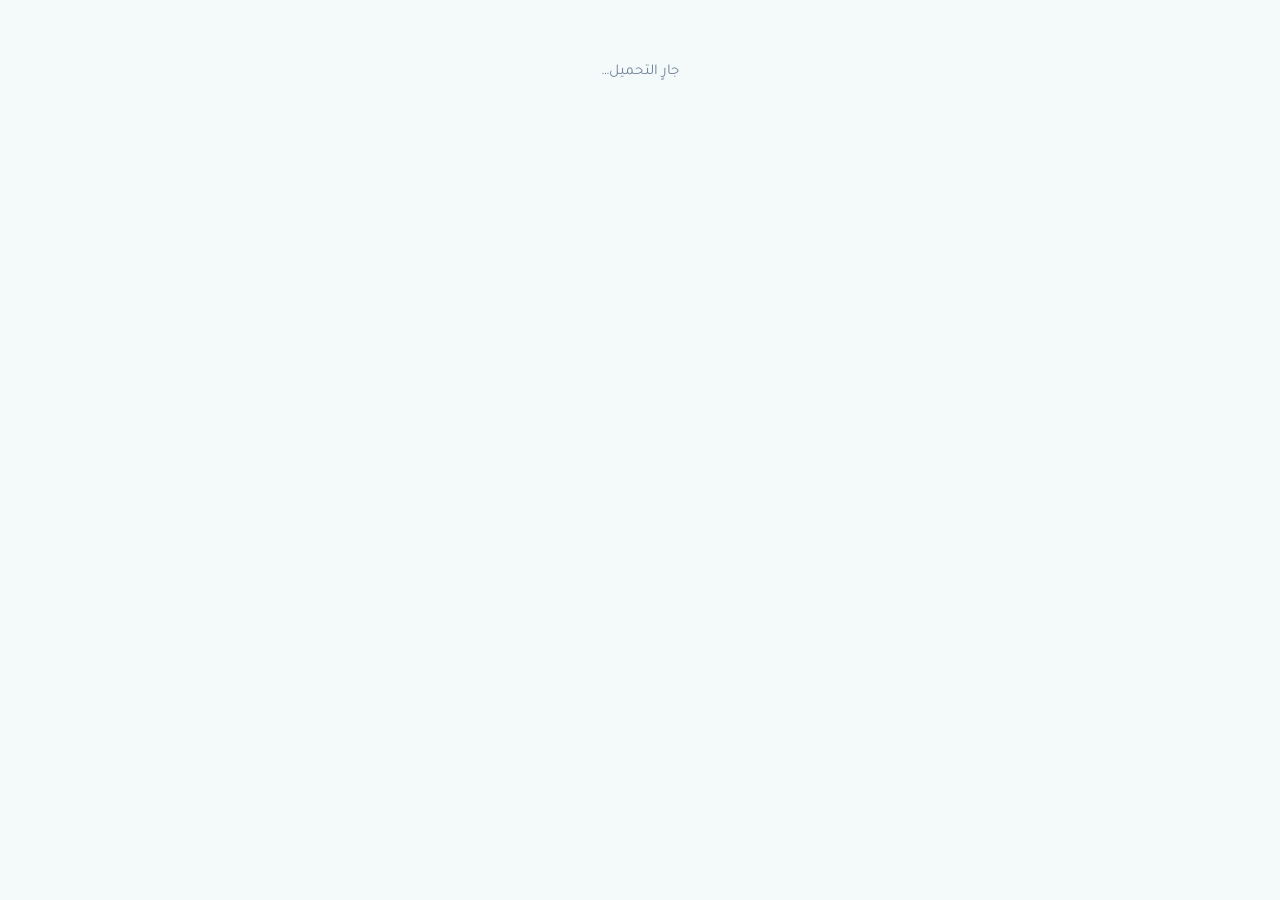
==== site/index.html @ 7076a55d "مرآة | الملف الشامل: طبقة القراءة والبحث والملف الشامل وتقرير PDF Co-Authored-By: Claude Opus 5.5 <n" ====
<!doctype html><html lang="ar" dir="rtl"><head><meta charset="utf-8"><meta name="viewport" content="width=device-width,initial-scale=1"><meta name="robots" content="noindex,nofollow"><meta name="referrer" content="no-referrer">
<title>البحث الموحد – مرآة | الملف الشامل</title><link rel="preconnect" href="https://fonts.googleapis.com"><link rel="preconnect" href="https://fonts.gstatic.com" crossorigin><link href="https://fonts.googleapis.com/css2?family=Tajawal:wght@400;500;700;800&display=swap" rel="stylesheet"><link rel="icon" href="favicon.svg" type="image/svg+xml"><link rel="stylesheet" href="assets/core.css"><link rel="stylesheet" href="assets/ui.css"><link rel="stylesheet" href="assets/mirat.css"></head><body><div id="shell"><p style="text-align:center;margin:60px;color:#71859a">جارٍ التحميل…</p></div>
<script src="https://cdn.jsdelivr.net/npm/@supabase/supabase-js@2.45.4/dist/umd/supabase.min.js"></script>
<script src="assets/chrome.js"></script><script src="assets/config.js"></script><script src="assets/mr.js"></script><script src="assets/pages.js"></script><script>PAGES.search();</script></body></html>
---- site/assets/core.css ----
/* الهوية البصرية مستنسخة من «الخطط الذكية – متوسطة لبيد بن ربيعة» (labeedsch.github.io/1448) لتوحيد هوية المدرسة
   الرموز: تيل (brand) + ذهبي (gold) + كحلي مخضرّ داكن (navy) + خلفيات بطاقات مُلوّنة هادئة (c0..c5) */
:root{--bg:#f4f9fa;--surface:#fff;--soft:#eef8fa;--ink:#0d2b45;--ink2:#3d566b;--muted:#71859a;--line:#e2edf1;
--brand:#0f8a94;--brand2:#0c6f82;--brandsoft:#e3f6f7;--ok:#1f9d63;--info:#2f6fc4;--bad:#d23f4f;--warn:#c27a12;
--gold:#f0b34a;--gold2:#d9a441;--goldink:#a97b1f;--acc2:#f0a530;--acc2soft:#fff4e0;
--navy:#17414f;--navy2:#0f2f3b;--navy3:#215463;
--grad:linear-gradient(135deg,#18a4ab,#0c6f82);--hv:linear-gradient(135deg,#18a4ab 0%,#0c6f82 60%,#2f7388 100%);--acc2ink:#a35f0a;
--herobg:linear-gradient(135deg,#4c9ea3 0%,#2f6f84 42%,#3a7a79 72%,#6f9b6f 100%);
--hdrbg:#fff;--moe:#07a869;--moe2:#0da9a6;--moenavy:#15445a;
--stripe:#07a869;
--shadow:0 6px 20px rgba(13,59,102,.07);--shadow2:0 10px 28px rgba(13,59,102,.12);
--c0b:#e3f6f7;--c0f:#0f8a94;--c1b:#eaf0fb;--c1f:#2f5ea8;--c2b:#f3ecfb;--c2f:#7a4bb5;--c3b:#fdf2e3;--c3f:#b86d0c;--c4b:#e8f6ee;--c4f:#24895a;--c5b:#fcebee;--c5f:#b8434f;
--font:"Tajawal","Segoe UI",Tahoma,sans-serif;color-scheme:light}
@media (prefers-color-scheme:dark){:root:not([data-theme="light"]){--bg:#0b1a24;--surface:#11242f;--soft:#0f2230;--ink:#e3f0f5;--ink2:#b5c9d4;--muted:#8aa1b0;--line:#1f3a48;--brand:#3cc4c9;--brand2:#62d3d6;--brandsoft:#143a42;--acc2soft:#3a2a12;--hdrbg:#11242f;--herobg:linear-gradient(135deg,#1d5b66 0%,#173f56 45%,#1d4a4c 75%,#35603f 100%);--shadow:0 6px 20px rgba(0,0,0,.3);--shadow2:0 10px 28px rgba(0,0,0,.4);--c0b:#123c43;--c0f:#5fd0d4;--c1b:#17294a;--c1f:#8fb1ee;--c2b:#2a1f40;--c2f:#c3a2ec;--c3b:#3a2a12;--c3f:#f0b75a;--c4b:#133325;--c4f:#6fd3a0;--c5b:#3d1c22;--c5f:#f0909a;color-scheme:dark}}
:root[data-theme="dark"]{--bg:#0b1a24;--surface:#11242f;--soft:#0f2230;--ink:#e3f0f5;--ink2:#b5c9d4;--muted:#8aa1b0;--line:#1f3a48;--brand:#3cc4c9;--brand2:#62d3d6;--brandsoft:#143a42;--acc2soft:#3a2a12;--hdrbg:#11242f;--herobg:linear-gradient(135deg,#1d5b66 0%,#173f56 45%,#1d4a4c 75%,#35603f 100%);--shadow:0 6px 20px rgba(0,0,0,.3);--shadow2:0 10px 28px rgba(0,0,0,.4);--c0b:#123c43;--c0f:#5fd0d4;--c1b:#17294a;--c1f:#8fb1ee;--c2b:#2a1f40;--c2f:#c3a2ec;--c3b:#3a2a12;--c3f:#f0b75a;--c4b:#133325;--c4f:#6fd3a0;--c5b:#3d1c22;--c5f:#f0909a;color-scheme:dark}
*{box-sizing:border-box}
body{margin:0;background:var(--bg);color:var(--ink);font-family:var(--font);font-size:15px;line-height:1.65;direction:rtl}
a{color:var(--brand)} h1,h2,h3{text-wrap:balance;margin:0}
.wrap{max-width:1280px;margin:0 auto;padding-inline:16px}
.ico{width:18px;height:18px;stroke:currentColor;fill:none;stroke-width:1.8;stroke-linecap:round;stroke-linejoin:round;flex:none}

/* الترويسة: هوية وزارة التعليم، خلفية بيضاء وشريط أخضر موحّد */
header{position:sticky;top:0;z-index:40;background:var(--hdrbg);border-bottom:0}
:root{--sp:0}
header::after{content:"";display:block;height:3px;
  background:
    linear-gradient(90deg,transparent,#f0b34a 45%,#f6c25e 55%,transparent) calc((1 - var(--sp))*100%) 0/34% 100% no-repeat,
    linear-gradient(90deg,#07a869,#0da9a6 50%,#07a869)}
@media (prefers-reduced-motion:reduce){header::after{background:linear-gradient(90deg,#07a869,#f0b34a 50%,#07a869)}}
.top{display:flex;align-items:center;gap:18px;padding-block:10px;flex-wrap:wrap}
.bm{display:flex;align-items:center;gap:10px;text-decoration:none;color:var(--ink)} .bm svg{width:40px;height:40px}
.bm b{display:block;font-size:1.05rem;font-weight:800} .bm small{display:block;color:var(--ink2);font-size:.78rem;font-weight:500}
nav{display:flex;gap:4px;flex:1;justify-content:center;flex-wrap:wrap}
nav a{position:relative;white-space:nowrap;padding:8px 14px;color:var(--ink2);text-decoration:none;font-weight:500;border-radius:12px}
nav a:hover{color:var(--brand2)}
nav a.on{color:var(--brand2);font-weight:700}
.lab-foot{border-top:1px solid var(--line);border-image:none;background:var(--surface);margin-top:28px}
.lab-foot .lf{display:flex;align-items:center;justify-content:space-between;gap:20px;flex-wrap:wrap;padding-block:15px}
.lf-id{display:flex;align-items:center;gap:16px;flex-wrap:wrap}
body .lab-foot .moe,.astick~* .lab-foot .moe{display:flex;border-inline-start-color:#e0955a}
.lf-id .mid{display:flex;flex-direction:column;font-size:.85rem;color:var(--ink2)} .lf-id .mid b{color:var(--ink);font-size:.95rem}
.lf-card{box-sizing:border-box;display:flex;align-items:center;gap:12px;width:487px;max-width:100%;min-height:81px;background:#1b2a3a;color:#fff;border-radius:20px;padding:15px 20px 15px 18px;box-shadow:0 10px 26px rgba(13,43,69,.22)}
.lf-brand{display:flex;align-items:center;gap:10px;flex:1 1 auto;min-width:0}
.lf-logo{width:41px;height:41px;flex:none}
.lf-brand small{display:block;font-size:.78rem;color:#9fb3c4;line-height:1.2} .lf-brand b{display:block;font-size:.96rem;font-weight:800;line-height:1.35;white-space:nowrap}
.lf-ai{font-style:normal;font-size:.68rem;font-weight:800;padding:1px 7px;border-radius:7px;color:#fff;background:linear-gradient(135deg,#3f8f98,#d99a5e);vertical-align:middle;margin-inline-start:4px}
.lf-sep{align-self:stretch;width:1px;background:rgba(255,255,255,.16);flex:none}
.lf-links{display:flex;flex-direction:column;gap:9px;flex:none}
.lf-links a,.lf-soon{display:flex;align-items:center;gap:9px;color:#fff;text-decoration:none;font-weight:700;font-size:.84rem;white-space:nowrap}
.lf-links a:hover{color:#f0b34a} .lf-links .ico{width:16px;height:16px}
.lf-soon{opacity:.7;cursor:default} .lf-soon em{display:none}
.lf-ring{transform-box:view-box;transform-origin:60px 60px;animation:lfspin 18s linear infinite}
.lf-orb{transform-box:view-box;transform-origin:60px 60px;animation:lfspin 7s linear infinite}
@keyframes lfspin{to{transform:rotate(360deg)}}
@media (prefers-reduced-motion:reduce){.lf-ring,.lf-orb{animation:none}}
@media (max-width:760px){.lab-foot .lf{flex-direction:column;align-items:stretch}.lf-card{width:100%;flex-wrap:wrap;justify-content:space-between;border-radius:18px}.lf-brand b{white-space:normal}.lf-sep{display:none}.lf-links{flex-direction:row;flex-wrap:wrap;gap:14px}}
@media print{.lab-foot{display:none}}

/* ===== مكوّنات النواة على الهوية ===== */
.top{justify-content:space-between}
nav{justify-content:flex-end}
nav a:hover{background:var(--brandsoft)}
.navtoggle{display:none;background:none;border:1px solid var(--line);border-radius:10px;padding:6px 10px;color:var(--ink);font:inherit;cursor:pointer}
@media (max-width:860px){.navtoggle{display:block;margin-inline-start:auto}nav{display:none;flex-basis:100%;flex-direction:column}nav.open{display:flex}nav a.on::after{display:none}nav a.on{background:var(--brandsoft)}}
h2{font-weight:800;font-size:1.5rem;color:var(--ink)} .sub{color:var(--ink2);margin:2px 0 18px}
h3.sec{margin:24px 0 10px;font-size:1.05rem;color:var(--brand2);font-weight:800}
.btn{display:inline-flex;align-items:center;gap:6px;background:var(--grad);color:#fff;border:0;border-radius:12px;padding:9px 16px;font:inherit;font-weight:700;cursor:pointer;text-decoration:none;font-size:.92rem;width:auto;transition:transform .15s,box-shadow .15s}
.btn:hover{transform:translateY(-2px);box-shadow:var(--shadow2)}
.btn.sec{background:var(--brandsoft);color:var(--brand2)} .btn.bad{background:var(--bad);color:#fff} .btn.sm{padding:5px 11px;font-size:.82rem}
.btn.gold{background:linear-gradient(135deg,#f6c25e,#eaa83a);color:#3b2a06}
.card{background:var(--surface);border:1px solid var(--line);border-radius:20px;padding:18px;box-shadow:var(--shadow);transition:transform .2s,box-shadow .2s}
.grid{display:grid;grid-template-columns:repeat(auto-fit,minmax(210px,1fr));gap:14px}
.grid>.card:hover,.stat:hover{transform:translateY(-4px);box-shadow:var(--shadow2)}
.stat{border-radius:20px;padding:16px 18px;border:1px solid transparent;background:var(--c0b);color:var(--c0f);box-shadow:var(--shadow);transition:transform .2s,box-shadow .2s}
.grid>.stat:nth-child(6n+2){background:var(--c1b);color:var(--c1f)}.grid>.stat:nth-child(6n+3){background:var(--c2b);color:var(--c2f)}
.grid>.stat:nth-child(6n+4){background:var(--c3b);color:var(--c3f)}.grid>.stat:nth-child(6n+5){background:var(--c4b);color:var(--c4f)}.grid>.stat:nth-child(6n+6){background:var(--c5b);color:var(--c5f)}
.stat b{display:block;font-size:2rem;font-weight:800}.stat span{color:var(--ink2);font-size:.85rem}
table{width:100%;border-collapse:collapse;background:var(--surface);border:1px solid var(--line);border-radius:16px;overflow:hidden}
th,td{padding:10px 12px;text-align:right;border-bottom:1px solid var(--line);font-size:.92rem}th{background:var(--soft);color:var(--ink2);font-weight:700}
tbody tr{transition:background .15s}tbody tr:hover{background:var(--soft)}
input,select,textarea{font:inherit;padding:10px 12px;border-radius:12px;border:1px solid var(--line);width:100%;background:var(--surface);color:var(--ink)}
input:focus,select:focus,textarea:focus{outline:2px solid var(--brand);outline-offset:1px}
textarea{min-height:80px}
.badge{display:inline-block;padding:2px 10px;border-radius:99px;font-size:.78rem;background:var(--soft);color:var(--ink2)}
.badge.ok{background:var(--c4b);color:var(--c4f)}.badge.warn{background:var(--c3b);color:var(--c3f)}.badge.bad{background:var(--c5b);color:var(--c5f)}
.bar{display:flex;gap:8px;flex-wrap:wrap;margin-bottom:14px;align-items:center}.bar>*{width:auto;flex:1 1 160px}.bar .btn{flex:0 0 auto}
.ov{position:fixed;inset:0;background:rgba(10,30,40,.5);display:flex;align-items:flex-start;justify-content:center;overflow:auto;padding:20px;z-index:50;animation:fin .2s}
.md{background:var(--surface);border-radius:22px;padding:22px;width:100%;max-width:640px;box-shadow:var(--shadow2);animation:rise .25s}
.fg{display:grid;grid-template-columns:repeat(auto-fit,minmax(220px,1fr));gap:10px}.fg label,.md label{display:block;font-size:.85rem;color:var(--ink2);margin:6px 0 3px}.fg .full{grid-column:1/-1}
.tabs{display:flex;gap:6px;margin:0 0 16px;flex-wrap:wrap}.tabs button{width:auto;background:var(--surface);color:var(--ink);border:1px solid var(--line);border-radius:99px;padding:7px 16px;font:inherit;cursor:pointer}.tabs button.on{background:var(--grad);color:#fff;border-color:transparent}
.toast{position:fixed;bottom:18px;left:50%;transform:translateX(-50%);background:var(--navy);color:#fff;padding:10px 18px;border-radius:14px;z-index:99;animation:rise .25s}.toast.bad{background:var(--bad)}
.item{border:1px solid var(--line);border-radius:14px;padding:12px;margin-bottom:8px;background:var(--surface)}.item small{color:var(--muted)}
.row2{display:flex;justify-content:space-between;gap:8px;align-items:flex-start;flex-wrap:wrap}.acts{display:flex;gap:6px;flex-wrap:wrap}
.tw{overflow-x:auto}.mt{margin-top:18px}.err{color:var(--bad)}
.alert{background:var(--c3b);color:var(--c3f);border-radius:14px;padding:10px 14px;margin-bottom:8px}
pre{background:var(--navy2);color:#e8f4f7;padding:12px;border-radius:12px;overflow:auto;direction:ltr;text-align:left;font-size:.82rem}
details summary{cursor:pointer;color:var(--brand2)}
.login{max-width:400px;margin:9vh auto}.login label{display:block;margin:12px 0 4px}
.login .card{border-radius:24px;padding:26px}
.hero{display:block;padding:54px 40px 60px;text-align:start}
.hero h1{font-size:clamp(1.9rem,5vw,3rem);margin:0 0 10px}.hero p{max-width:640px;font-size:1.1rem;margin:0 0 24px}
.hero .btn{background:#fff;color:var(--brand2)}.hero .btn.ghost{background:transparent;color:#fff;border:1px solid rgba(255,255,255,.7)}
.pub{padding:30px 0}.pub h2{margin-bottom:16px}.feat b{display:block;color:var(--brand2);margin-bottom:4px;font-weight:800}
.mainhero{margin-top:16px}
footer.ft{display:none}
.lab-foot .lf{max-width:1280px;margin:0 auto}
/* حركة الدخول */
@keyframes rise{from{opacity:0;transform:translateY(12px)}to{opacity:1;transform:none}}
@keyframes fin{from{opacity:0}to{opacity:1}}
main>*,.pub,.hero{animation:rise .45s both}
main>*:nth-child(2){animation-delay:.05s}main>*:nth-child(3){animation-delay:.1s}main>*:nth-child(4){animation-delay:.15s}
.grid>.card,.grid>.stat{animation:rise .5s both}
.grid>*:nth-child(2){animation-delay:.05s}.grid>*:nth-child(3){animation-delay:.1s}.grid>*:nth-child(4){animation-delay:.15s}.grid>*:nth-child(5){animation-delay:.2s}.grid>*:nth-child(6){animation-delay:.25s}
@media (prefers-reduced-motion:reduce){*,*::before,*::after{animation:none!important;transition:none!important}}
@media (max-width:600px){th,td{padding:8px 6px;font-size:.82rem}.hero{padding:34px 20px 40px}}
section.hero{border-radius:0 0 32px 32px;margin:0}.login+#ftr,.login~.lab-foot{margin-top:40px}
.hero{background:var(--herobg);color:#fff;box-shadow:var(--shadow2);position:relative;overflow:hidden}
.hero::before{content:"";position:absolute;inset:-30% auto auto -10%;width:60%;aspect-ratio:1;background:radial-gradient(closest-side,rgba(255,255,255,.16),transparent);pointer-events:none}
.hero>*{position:relative}.hero h1{color:#fff}.hero p{color:rgba(255,255,255,.9)}
.moe{display:flex;flex-direction:column;align-items:center;line-height:1.2;padding-inline-start:10px;border-inline-start:2px solid var(--moe)}.moe b{font-size:.9rem}.moe small{font-size:.62rem;color:var(--muted)}
.hero .btn.ghost{color:#fff}

/* ===== لوحة التحكم بهوية التقويم الذاتي الذكي ===== */
.dash-hero{background:var(--herobg);color:#fff;border-radius:28px;padding:28px 30px;margin:16px 0 20px;box-shadow:var(--shadow2);position:relative;overflow:hidden;display:flex;justify-content:space-between;gap:20px;flex-wrap:wrap;align-items:center}
.dash-hero::before{content:"";position:absolute;inset:-40% auto auto -8%;width:55%;aspect-ratio:1;background:radial-gradient(closest-side,rgba(255,255,255,.18),transparent);pointer-events:none}
.dash-hero::after{content:"";position:absolute;inset:auto auto -60% 12%;width:36%;aspect-ratio:1;background:radial-gradient(closest-side,rgba(240,179,74,.28),transparent);pointer-events:none}
.dash-hero>*{position:relative}.dash-hero h2{color:#fff;font-size:clamp(1.4rem,3.4vw,2rem)}.dash-hero p{margin:6px 0 0;color:rgba(255,255,255,.9)}
.dash-hero .yr{background:rgba(255,255,255,.16);border:1px solid rgba(255,255,255,.35);border-radius:99px;padding:6px 16px;font-weight:700;backdrop-filter:blur(4px)}
.dash-hero .yr i{display:inline-block;width:9px;height:9px;border-radius:50%;background:#f0b34a;margin-inline-end:8px;box-shadow:0 0 0 4px rgba(240,179,74,.3)}
.dash-hero a.yr{color:#fff;text-decoration:none}
.kpi{display:flex;align-items:center;gap:14px;border-radius:22px;padding:16px 18px;box-shadow:var(--shadow);border:1px solid transparent;transition:transform .2s,box-shadow .2s}
.kpi:hover{transform:translateY(-4px);box-shadow:var(--shadow2)}
.kpi .ic{width:46px;height:46px;border-radius:14px;display:grid;place-items:center;background:rgba(255,255,255,.7);flex:none}.kpi .ic svg{width:24px;height:24px;stroke:currentColor;fill:none;stroke-width:1.8;stroke-linecap:round;stroke-linejoin:round}
.kpi b{display:block;font-size:1.9rem;font-weight:800;line-height:1.1}.kpi span{color:var(--ink2);font-size:.85rem}
.k0{background:var(--c0b);color:var(--c0f)}.k1{background:var(--c1b);color:var(--c1f)}.k2{background:var(--c2b);color:var(--c2f)}.k3{background:var(--c3b);color:var(--c3f)}.k4{background:var(--c4b);color:var(--c4f)}
.brk .row3{display:grid;grid-template-columns:1fr auto;gap:2px 10px;margin-top:10px;font-size:.9rem}.brk .row3 b{color:var(--brand2)}
.brk .track{grid-column:1/-1;height:7px;border-radius:99px;background:var(--soft);overflow:hidden}.brk .track i{display:block;height:100%;border-radius:99px;background:linear-gradient(90deg,#18a4ab,#f0b34a)}
.brk>b:first-child{color:var(--ink);font-weight:800}
.reg{display:flex;gap:14px;align-items:flex-start;text-decoration:none;color:var(--ink)}
.reg .ic{width:48px;height:48px;border-radius:15px;display:grid;place-items:center;flex:none}.reg .ic svg{width:24px;height:24px;stroke:currentColor;fill:none;stroke-width:1.8;stroke-linecap:round;stroke-linejoin:round}
.reg b{display:block;font-weight:800;color:var(--brand2);margin-bottom:2px}.reg small{color:var(--ink2)}
.reg:hover .ic{transform:rotate(-6deg) scale(1.06)}.reg .ic{transition:transform .2s}

/* شريط أقسام لوحة التحكم الداكن أسفل القائمة الرئيسية */
.who{align-self:center;color:var(--ink2);font-size:.85rem;padding-inline:8px;white-space:nowrap}
.dnav{background:linear-gradient(135deg,var(--navy2),var(--navy));border-top:1px solid rgba(255,255,255,.06)}
.dnav-in{display:flex;gap:4px;overflow-x:auto;scrollbar-width:none;padding-block:6px}.dnav-in::-webkit-scrollbar{display:none}
.dnav a{position:relative;white-space:nowrap;color:#cfe3e8;text-decoration:none;font-weight:500;font-size:.92rem;padding:9px 16px;border-radius:12px;transition:background .2s,color .2s}
.dnav a:hover{background:rgba(255,255,255,.1);color:#fff}
.dnav a.on{background:rgba(255,255,255,.14);color:#fff;font-weight:700}
.dnav a.on::after{content:"";position:absolute;inset-inline:16px;bottom:3px;height:3px;border-radius:3px;background:linear-gradient(90deg,#f0b34a,#f6c25e)}
@media (max-width:860px){.dnav a{padding:9px 12px}.who{display:none}}

/* ===== ترتيب الترويسة: النواة يميناً، الصفحات وسطاً، الوزارة يساراً ===== */
header .top{justify-content:space-between;flex-wrap:nowrap}
header .top nav{flex:1;justify-content:center}
header .top .moe{order:3;flex:none}
.bm svg{width:46px;height:46px;transition:transform .4s}.bm:hover svg{transform:rotate(-8deg) scale(1.06)}
@media (max-width:860px){header .top{flex-wrap:wrap}header .top nav{flex-basis:100%;order:5}}
@media (max-width:520px){header .top .moe{display:none}}

/* ===== الصفحات العامة الديناميكية ===== */
.rv{opacity:0;transform:translateY(22px);transition:opacity .7s cubic-bezier(.2,.7,.2,1),transform .7s cubic-bezier(.2,.7,.2,1)}.rv.in{opacity:1;transform:none}
.grid>.rv:nth-child(2){transition-delay:.08s}.grid>.rv:nth-child(3){transition-delay:.16s}.grid>.rv:nth-child(4){transition-delay:.24s}.grid>.rv:nth-child(5){transition-delay:.32s}.grid>.rv:nth-child(6){transition-delay:.4s}
.hero{--mx:.5;--my:.5}
.hero.hero2{display:grid;grid-template-columns:1.2fr .8fr;gap:30px;align-items:center;padding:56px 0 64px}
.hero2 .wrap{display:contents}
.hero2 .ht{padding-inline:max(16px,calc((100vw - 1280px)/2 + 16px)) 0}
.hero2 .hv{display:grid;place-items:center;padding-inline-end:max(16px,calc((100vw - 1280px)/2 + 16px));transform:translate(calc((var(--mx) - .5)*18px),calc((var(--my) - .5)*18px));transition:transform .2s}
.hero .tag{display:inline-block;background:rgba(255,255,255,.16);border:1px solid rgba(255,255,255,.35);border-radius:99px;padding:4px 14px;font-weight:700;font-size:.85rem;margin-bottom:14px}
.core-ic{width:min(260px,60vw);filter:drop-shadow(0 18px 30px rgba(7,40,50,.35))}
.ci-ring{transform-box:view-box;transform-origin:80px 80px;animation:lfspin 22s linear infinite}.ci-orb{transform-box:view-box;transform-origin:80px 80px;animation:lfspin 8s linear infinite}
.hero .float{animation:flt 6s ease-in-out infinite}@keyframes flt{50%{transform:translateY(-10px)}}
.hero .blob{position:absolute;border-radius:50%;filter:blur(40px);opacity:.5;pointer-events:none;animation:flt 9s ease-in-out infinite}
.hero .b1{width:220px;height:220px;background:#f0b34a;inset:auto auto -90px 8%;opacity:.28}.hero .b2{width:260px;height:260px;background:#7fd6d2;inset:-90px 30% auto auto;opacity:.25;animation-delay:-3s}
.kstrip{display:grid;grid-template-columns:repeat(auto-fit,minmax(170px,1fr));gap:14px;margin:-34px 0 6px;position:relative;z-index:2}
.kstrip .kpi{background:var(--surface);color:var(--ink);border:1px solid var(--line)}.kstrip .kpi b{color:var(--brand2)}
.steps{counter-reset:s;display:grid;grid-template-columns:repeat(auto-fit,minmax(220px,1fr));gap:14px}
.steps .card{position:relative;padding-top:34px}.steps .card::before{counter-increment:s;content:counter(s);position:absolute;top:-14px;inset-inline-start:18px;width:34px;height:34px;border-radius:50%;display:grid;place-items:center;background:var(--grad);color:#fff;font-weight:800;box-shadow:var(--shadow)}
.cta{background:linear-gradient(135deg,var(--navy2),var(--navy));color:#fff;border-radius:28px;padding:34px;text-align:center;margin:34px 0}.cta h2{color:#fff;margin-bottom:8px}.cta p{color:#cfe3e8;margin:0 0 18px}
@media (max-width:860px){.hero.hero2{grid-template-columns:1fr;padding:34px 0 50px}.hero2 .ht,.hero2 .hv{padding-inline:16px}.hero2 .hv{order:-1}.core-ic{width:150px}}
@media (prefers-reduced-motion:reduce){.rv{opacity:1;transform:none}}
.lgi{display:grid;place-items:center;margin-bottom:8px}.lgi .core-ic{width:84px}.login h2,.login .sub{text-align:center}
.steps .card b{display:block;margin-bottom:4px;color:var(--brand2);font-weight:800}
.bm .ci-ring{animation-duration:26s}.bm .ci-orb{animation-duration:9s}
.core-ic{filter:drop-shadow(0 14px 26px rgba(7,40,50,.3))}
.bm svg{width:54px;height:54px}

/* ===== قوائم بالإيموجي وشارات تشغيلية ===== */
nav .em{display:inline-block;margin-inline-end:6px;font-size:1.05em;transition:transform .2s}nav a:hover .em{transform:translateY(-2px) scale(1.15)}
header nav a{display:inline-flex;align-items:center}
.dnav a{display:inline-flex;align-items:center;gap:0}
.dnav a .em{font-size:1.15rem;margin-inline-end:8px;filter:saturate(1.1)}
.dnav a:focus-visible,nav a:focus-visible{outline:2px solid #f0b34a;outline-offset:2px}
.bdg{margin-inline-start:8px;min-width:24px;padding:0 7px;border-radius:99px;background:rgba(240,179,74,.2);color:#f6c25e;font-size:.74rem;font-weight:800;text-align:center;line-height:1.6;border:1px solid rgba(240,179,74,.35)}
.bdg:empty{display:none}
.dnav a.on .bdg{background:#f0b34a;color:#3b2a06;border-color:transparent}
@media (max-width:860px){nav .em{margin-inline-end:8px}}
/* ===== صفحات البيانات العامة ===== */
.hero.slim{padding:34px 0 42px}.hero.slim h1{font-size:clamp(1.6rem,4vw,2.3rem)}
.hero.slim .core-ic{width:min(150px,40vw)}
.em2{font-size:1.5rem;background:rgba(255,255,255,.75)}
.kstrip2{display:grid;grid-template-columns:repeat(auto-fit,minmax(200px,1fr));gap:14px}
.mt2{margin-top:18px}
.pubcard h2{margin-bottom:2px}.yr2{background:var(--c4b);color:var(--c4f);border-radius:99px;padding:5px 14px;font-weight:700;font-size:.9rem}.yr2 i{display:inline-block;width:8px;height:8px;border-radius:50%;background:#f0b34a;margin-inline-end:8px;box-shadow:0 0 0 4px rgba(240,179,74,.3)}
.fac .meta{display:flex;gap:10px;flex-wrap:wrap;margin-top:8px;color:var(--ink2);font-size:.84rem}.fac .meta span{background:var(--soft);border-radius:99px;padding:2px 10px}
.empty{text-align:center;padding:40px}.empty .big{font-size:2.6rem}
.live-note{text-align:center;margin:10px 0 0}
/* أيقونات خطية موحّدة بدل الإيموجي */
nav .ico,.dnav .ico{width:18px;height:18px;margin-inline-end:8px;flex:none;transition:transform .2s}nav a:hover .ico{transform:translateY(-2px)}
.dnav a .ico{width:19px;height:19px}.who .ico{vertical-align:-4px}
.navtoggle .ico{width:22px;height:22px;display:block}
.tg .ico,.ilab .ico,.sub.ilab .ico{width:17px;height:17px;vertical-align:-3px;margin-inline-end:6px}
.kpi .ic .ico{width:24px;height:24px}.kpi .ic{background:rgba(255,255,255,.7)}
.empty .big{display:grid;place-items:center;color:var(--brand)}.empty .big .ico{width:46px;height:46px}
.fac .meta .ico{width:14px;height:14px;vertical-align:-2px;margin-inline-end:4px}
.hero .tag .ico{stroke:#fff}.btn .tg .ico{width:17px;height:17px}
.pgrid{grid-template-columns:repeat(auto-fill,minmax(250px,1fr))}
.person{display:flex;gap:14px;align-items:center;padding:14px}
.person .av{width:46px;height:46px;border-radius:14px;flex:none;display:grid;place-items:center;font-weight:800;font-size:1.2rem;color:#fff;background:var(--grad)}
.person.lead .av{background:linear-gradient(135deg,#f6c25e,#eaa83a);color:#3b2a06}
.person b{display:block;line-height:1.35}.person .role{color:var(--brand2);font-size:.86rem;font-weight:700}
.person .meta2{display:flex;gap:6px;flex-wrap:wrap;margin-top:6px}.person .meta2 span{background:var(--soft);color:var(--ink2);border-radius:99px;padding:1px 10px;font-size:.76rem}

/* ===== ترويسة موحّدة: نفس النمط في الموقع العام ولوحة التحكم ===== */
header .top{min-height:70px;padding-block:8px}
header nav{gap:6px}
header nav a{border-radius:14px;padding:8px 14px;font-weight:600;color:var(--ink2);transition:background .2s,color .2s}
header nav a:hover{background:var(--brandsoft);color:var(--brand2)}
header nav a.on{background:var(--brandsoft);color:var(--brand2);font-weight:800;box-shadow:inset 0 -3px 0 var(--gold)}
header nav a[data-login]:not(.on){background:var(--grad);color:#fff;box-shadow:0 6px 16px rgba(12,111,130,.25)}
header nav a[data-login]:not(.on):hover{transform:translateY(-2px);box-shadow:var(--shadow2)}
header nav a[data-login]:not(.on) .ico{stroke:#fff}
header #out{color:var(--bad)}header #out:hover{background:var(--c5b)}
.dnav[hidden]{display:none}
.dnav{scroll-margin-top:0}
html{scroll-behavior:smooth;scroll-padding-top:130px}
@media (prefers-reduced-motion:reduce){html{scroll-behavior:auto}}
.dnav a.on{box-shadow:none}

/* ===== الترويسة المعتمدة (نمط الخطط الذكية): خلفية دافئة، قائمة نصية بخط سفلي، شارة الوزارة وزر الدخول، شريط مزدوج اللون ===== */
header{background:linear-gradient(to left,#fcf7ee 0%,#fff 38%,#f3f9fa 100%);box-shadow:0 1px 0 rgba(13,43,69,.04)}
header .top{min-height:58px;padding-block:6px;gap:22px;flex-wrap:nowrap}
.bm svg,.bm .bm-ic{width:40px!important;height:40px!important}
.bm b{font-size:1.08rem;font-weight:800;color:var(--ink)}
.bm small{color:var(--goldink);font-weight:500}
header nav{gap:26px;justify-content:center;flex:1}
header nav a{background:none!important;box-shadow:none!important;border-radius:0;padding:8px 2px;font-weight:500;font-size:.98rem;color:var(--ink2);position:relative}
header nav a:hover{color:var(--brand2);background:none}
header nav a.on{color:var(--brand2);font-weight:800}
header nav a.on::after{content:"";display:block!important;position:absolute;inset-inline:0;bottom:0;height:3px;border-radius:3px;background:linear-gradient(90deg,var(--brand),var(--gold))}
.loginbtn{white-space:nowrap;text-decoration:none;background:var(--c0b);color:var(--brand2);font-weight:700;font-size:.92rem;padding:9px 20px;border-radius:14px;border:1px solid rgba(15,138,148,.12);transition:background .2s,transform .2s,box-shadow .2s}
.loginbtn:hover,.loginbtn.on{background:var(--grad);color:#fff;transform:translateY(-1px);box-shadow:0 6px 16px rgba(12,111,130,.22)}
header .moe.hm{border-inline-start:2px solid var(--gold);padding-inline-start:14px;align-items:flex-start;order:0}
header .moe.hm b{font-size:.95rem;font-weight:800}header .moe.hm small{font-size:.68rem;color:var(--muted);letter-spacing:.2px}
header .who{color:var(--ink2);font-size:.85rem;white-space:nowrap}
header::after{height:3px;background:linear-gradient(90deg,rgba(240,179,74,.2),#f0b34a calc(28% + var(--sp)*30%),#16939d calc(28% + var(--sp)*30%),#0f8a94)}
@media (prefers-reduced-motion:reduce){header::after{background:linear-gradient(90deg,rgba(240,179,74,.2),#f0b34a 50%,#16939d 50%,#0f8a94)}}
header #out{color:var(--bad)}header .loginbtn#out:hover{background:var(--bad);color:#fff}
@media (max-width:980px){header nav{gap:16px}.loginbtn{padding:8px 14px}}
@media (max-width:860px){header .top{flex-wrap:wrap;gap:10px}header nav{flex-basis:100%;order:9;flex-direction:column;align-items:stretch;gap:2px}header nav a{padding:10px 6px}header nav a.on::after{inset-inline:auto;width:36px}.navtoggle{order:2}.loginbtn{margin-inline-start:auto}}
@media (max-width:560px){header .moe.hm{display:none}}

/* ===== مطابقة ترويسة «الخطط الذكية»: العلامة يميناً، قائمة موزّعة، الوزارة ثم زر الدخول أقصى اليسار ===== */
header{background:linear-gradient(to left,#fbf4e8 0%,#fdfaf3 22%,#fff 55%,#eef7f9 100%)}
header .top{min-height:66px;gap:26px}
.bm{gap:12px}.bm svg,.bm .bm-ic{width:46px!important;height:46px!important}
.bm b{font-size:1.3rem;line-height:1.25}.bm small{font-size:.84rem;color:#b08838}
header nav{flex:1;justify-content:space-evenly;gap:12px;margin-inline:18px}
header nav a{font-size:1.02rem;padding:10px 2px}
header nav a.on::after{bottom:2px;height:3px;width:100%;inset-inline:0}
header .moe.hm{border-inline-start:2px solid #e3a93c;padding-inline-start:16px;margin-inline-start:4px}
header .moe.hm b{font-size:1.02rem}header .moe.hm small{font-size:.72rem;color:#7b8ea0}
.loginbtn{background:#e3f1f4;color:#2c6f7e;border:0;border-radius:18px;padding:15px 30px;font-size:.98rem;font-weight:600}
header::after{height:4px;background:linear-gradient(90deg,#b9b89a,#e6b04a calc(40% + var(--sp)*20%),#2a8c96 calc(40% + var(--sp)*20%),#2f8f99)}
@media (max-width:1100px){header nav{margin-inline:6px}.bm b{font-size:1.15rem}}
@media (max-width:860px){header nav{margin-inline:0}}
.loginbtn{padding:12px 28px}

/* =====================================================================
   هوية الموقع العام v3 – مطابقة لنمط «الخطط الذكية / التقويم الذاتي الذكي»
   ===================================================================== */
body.pubsite{background:radial-gradient(1200px 500px at 85% -5%,#e9f4f5 0,transparent 60%),radial-gradient(900px 420px at 0% 30%,#f7f1e4 0,transparent 55%),var(--bg)}
.hero3{position:relative;overflow:hidden;margin:20px auto 18px;max-width:1280px;width:calc(100% - 32px);border-radius:34px;color:#fff;background:linear-gradient(135deg,#4c9ea3 0%,#2f7388 40%,#3a7a79 72%,#6f9b6f 100%);box-shadow:0 22px 50px rgba(21,68,90,.22);padding:34px 40px 30px}
.hero3::before{content:"";position:absolute;inset:0;background-image:linear-gradient(rgba(255,255,255,.06) 1px,transparent 1px),linear-gradient(90deg,rgba(255,255,255,.06) 1px,transparent 1px);background-size:34px 34px;mask-image:radial-gradient(120% 120% at 70% 30%,#000 30%,transparent 80%);pointer-events:none}
.hero3::after{content:"";position:absolute;inset:auto -80px -120px auto;width:420px;height:420px;border-radius:50%;background:radial-gradient(closest-side,rgba(240,179,74,.28),transparent);pointer-events:none}
.h3g{position:relative;z-index:1;display:grid;grid-template-columns:1.05fr .95fr;gap:30px;align-items:center}
.h3t{display:flex;flex-direction:column;align-items:flex-start;gap:14px}
.h3pill{display:inline-flex;align-items:center;gap:10px;background:rgba(255,255,255,.14);border:1px solid rgba(255,255,255,.32);border-radius:99px;padding:7px 18px;font-weight:600;font-size:.9rem;backdrop-filter:blur(6px);align-self:flex-start}
.h3pill .ico{width:17px;height:17px}
.hero3 h1{margin:0;font-size:clamp(2.4rem,6vw,4.4rem);line-height:1.12;font-weight:800;letter-spacing:-.5px;color:#fff;text-shadow:0 4px 22px rgba(10,50,60,.25)}
.hero3 h1 em{font-style:normal;background:linear-gradient(180deg,#fff0c2,#f0c46a);-webkit-background-clip:text;background-clip:text;color:transparent}
.hero3 .h3sub{font-size:clamp(1.15rem,2.4vw,1.6rem);font-weight:700;color:#bfe9e4;margin:0}
.hero3 .h3p{margin:0;max-width:560px;color:rgba(255,255,255,.88);font-size:1.02rem;line-height:1.85}
.h3chips{display:flex;gap:10px;flex-wrap:wrap}
.h3chip{display:inline-flex;align-items:center;gap:8px;background:rgba(255,255,255,.1);border:1px solid rgba(255,255,255,.3);border-radius:99px;padding:8px 18px;font-weight:700;font-size:.92rem;color:#fff;transition:background .2s,transform .2s}
.h3chip:hover{background:rgba(255,255,255,.2);transform:translateY(-2px)}
.h3chip .ico{width:17px;height:17px;stroke:#f6c25e}
.h3act{display:flex;gap:10px;flex-wrap:wrap}
.h3act .btn{background:#fff;color:var(--brand2);padding:11px 22px;border-radius:16px}.h3act .btn.ghost{background:rgba(255,255,255,.08);color:#fff;border:1px solid rgba(255,255,255,.5)}
.tiles{position:relative;z-index:1;display:grid;grid-template-columns:repeat(auto-fit,minmax(170px,1fr));gap:14px;margin-top:26px}
.gtile{display:flex;align-items:center;gap:14px;padding:14px 16px;border-radius:22px;background:rgba(255,255,255,.14);border:1px solid rgba(255,255,255,.3);backdrop-filter:blur(8px);transition:transform .25s,background .25s}
.gtile:hover{transform:translateY(-4px);background:rgba(255,255,255,.2)}
.gtile .gi{width:48px;height:48px;border-radius:15px;display:grid;place-items:center;background:rgba(255,255,255,.22);flex:none}.gtile .gi .ico{width:23px;height:23px;stroke:#fff}
.gtile b{display:block;font-size:1.7rem;font-weight:800;line-height:1.1}.gtile span{font-size:.84rem;color:rgba(255,255,255,.85)}
/* رسم الواجهة العائمة */
.illus{position:relative;height:340px;direction:ltr}
.win{position:absolute;inset:34px 50px 40px 34px;background:linear-gradient(180deg,#f9fcfc,#eef6f7);border-radius:26px;box-shadow:0 26px 40px rgba(10,50,60,.28);transform:rotate(-3deg);padding:18px 22px;animation:flt 7s ease-in-out infinite}
.win .dots{display:flex;gap:7px;justify-content:flex-end;margin-bottom:22px}.win .dots i{width:11px;height:11px;border-radius:50%}
.win .dots i:nth-child(1){background:#e66a6a}.win .dots i:nth-child(2){background:#f0b34a}.win .dots i:nth-child(3){background:#5bbf8a}
.wrow{display:flex;align-items:center;gap:14px;margin-bottom:26px}.wrow .tr{flex:1;height:10px;border-radius:99px;background:#d8e5e9;overflow:hidden;direction:rtl}.wrow .tr i{display:block;height:100%;border-radius:99px}
.wrow .sq{width:36px;height:36px;border-radius:11px;flex:none}
.fl{position:absolute;border-radius:20px;display:grid;place-items:center;box-shadow:0 14px 26px rgba(10,50,60,.25);animation:flt 6s ease-in-out infinite}.fl .ico{stroke:#fff;width:28px;height:28px}
.fl.a{width:62px;height:62px;inset:6px auto auto 0;background:linear-gradient(135deg,#f0b34a,#e29a2c);transform:rotate(-6deg)}
.fl.b{width:58px;height:58px;inset:auto auto 74px -8px;background:rgba(255,255,255,.2);border:1px solid rgba(255,255,255,.4);backdrop-filter:blur(6px);animation-delay:-2s}
.fl.c{width:56px;height:56px;inset:96px 0 auto auto;background:linear-gradient(135deg,#5bbf8a,#3a9f6e);animation-delay:-4s}
.fl.d{width:52px;height:52px;inset:0 150px auto auto;background:rgba(255,255,255,.2);border:1px solid rgba(255,255,255,.4);backdrop-filter:blur(6px);animation-delay:-1s}
.gauge{position:absolute;inset:auto auto 0 24px;display:flex;align-items:center;gap:16px;direction:rtl;padding:16px 22px;border-radius:26px;background:rgba(255,255,255,.16);border:1px solid rgba(255,255,255,.4);backdrop-filter:blur(12px);box-shadow:0 18px 34px rgba(10,50,60,.25);animation:flt 8s ease-in-out infinite;animation-delay:-3s;min-width:260px}
.gauge .ring{--p:0;width:76px;height:76px;border-radius:50%;display:grid;place-items:center;flex:none;background:conic-gradient(#fff calc(var(--p)*1%),rgba(255,255,255,.2) 0);position:relative}
.gauge .ring::before{content:"";position:absolute;inset:7px;border-radius:50%;background:#3f8a90}
.gauge .ring b{position:relative;font-size:1.05rem;font-weight:800}
.gauge strong{display:block;font-size:1.15rem}.gauge small{color:rgba(255,255,255,.8);font-size:.84rem}
/* شريط الأدوات: رقائق التصفية والبحث */
.tb{display:flex;gap:12px;flex-wrap:wrap;align-items:center;max-width:1280px;margin:0 auto 14px;padding-inline:16px}
.tb .srch{flex:1 1 280px;position:relative}.tb .srch input{padding:13px 46px 13px 16px;border-radius:18px;background:rgba(255,255,255,.85);border:1px solid var(--line);box-shadow:var(--shadow)}
.tb .srch .ico{position:absolute;inset-inline-start:auto;right:16px;top:50%;transform:translateY(-50%);color:var(--muted);width:19px;height:19px;pointer-events:none}
.tb select{width:auto;border-radius:18px;padding:12px 16px;background:rgba(255,255,255,.85);box-shadow:var(--shadow)}
.chips{display:flex;gap:8px;flex-wrap:wrap}
.fchip{display:inline-flex;align-items:center;gap:8px;padding:9px 18px;border-radius:99px;border:1px solid var(--line);background:rgba(255,255,255,.85);color:var(--ink);font:inherit;font-weight:600;cursor:pointer;box-shadow:var(--shadow);transition:transform .2s,background .2s,color .2s}
.fchip:hover{transform:translateY(-2px)}.fchip.on{background:linear-gradient(135deg,#2f8f99,#1f6b7e);color:#fff;border-color:transparent}
.fchip i{width:9px;height:9px;border-radius:50%;background:var(--muted)}.fchip small{font-size:.78rem;opacity:.85}
.fchip i.g{background:#2a9d65}.fchip i.y{background:#e0a030}.fchip i.r{background:#d23f4f}.fchip i.b{background:#2f6fc4}.fchip i.p{background:#7a4bb5}
.vt{display:flex;gap:8px;margin-inline-start:auto}.vt button{display:inline-flex;align-items:center;gap:8px;padding:9px 18px;border-radius:16px;border:1px solid var(--line);background:#fff;font:inherit;font-weight:600;color:var(--ink);cursor:pointer;box-shadow:var(--shadow)}
.vt button.on{background:linear-gradient(135deg,#2f8f99,#1f6b7e);color:#fff;border-color:transparent}.vt .ico{width:17px;height:17px}
/* البطاقات الملوّنة */
.tgrid{display:grid;grid-template-columns:repeat(auto-fill,minmax(270px,1fr));gap:16px;max-width:1280px;margin:0 auto;padding-inline:16px}
.tcard{--bg:var(--c0b);--fg:var(--c0f);position:relative;overflow:hidden;border-radius:26px;padding:20px 22px 18px;background:linear-gradient(160deg,var(--bg),#fff 130%);border:1px solid color-mix(in srgb,var(--fg) 18%,transparent);border-top:5px solid var(--fg);box-shadow:var(--shadow);transition:transform .25s,box-shadow .25s;display:flex;flex-direction:column;gap:10px;color:var(--ink);text-decoration:none}
.tcard:hover{transform:translateY(-5px);box-shadow:var(--shadow2)}
.tcard::after{content:"";position:absolute;inset:auto auto -46px -40px;width:130px;height:130px;border-radius:50%;background:color-mix(in srgb,var(--fg) 12%,transparent);pointer-events:none}
.tcard .th{display:flex;align-items:flex-start;justify-content:space-between;gap:12px}
.tcard .ti{width:52px;height:52px;border-radius:16px;display:grid;place-items:center;background:var(--fg);box-shadow:0 10px 18px color-mix(in srgb,var(--fg) 35%,transparent);flex:none}.tcard .ti .ico{stroke:#fff;width:25px;height:25px}
.tcard h3{margin:0;font-size:1.08rem;line-height:1.5;font-weight:800}
.tcard .tn{font-size:2rem;font-weight:800;color:var(--fg);line-height:1}
.tcard p{margin:0;color:var(--ink2);font-size:.9rem;line-height:1.7}
.tcard .tm{color:var(--ink2);font-size:.84rem}
.tbar{height:9px;border-radius:99px;background:color-mix(in srgb,var(--fg) 14%,#fff);overflow:hidden;direction:rtl;position:relative;z-index:1}.tbar i{display:block;height:100%;border-radius:99px;background:var(--fg);transition:width 1s cubic-bezier(.2,.7,.2,1)}
.tcard>*{position:relative;z-index:1}
.tcard.t1{--bg:var(--c1b);--fg:var(--c1f)}.tcard.t2{--bg:var(--c2b);--fg:var(--c2f)}.tcard.t3{--bg:var(--c3b);--fg:#b8791a}.tcard.t4{--bg:var(--c4b);--fg:var(--c4f)}.tcard.t5{--bg:var(--c5b);--fg:var(--c5f)}.tcard.t6{--bg:#efeded;--fg:#9b8586}
.tcard.dim{opacity:.85}
.sechd{max-width:1280px;margin:34px auto 14px;padding-inline:16px;display:flex;align-items:center;gap:12px}.sechd h2{font-size:1.5rem}.sechd .ico{width:26px;height:26px;color:var(--brand)}.sechd small{color:var(--ink2)}
.lst{max-width:1280px;margin:0 auto;padding-inline:16px;display:flex;flex-direction:column;gap:10px}
.lst .tcard{flex-direction:row;align-items:center;padding:12px 18px;border-top-width:1px;border-inline-start:5px solid var(--fg);gap:16px}.lst .tcard .ti{width:42px;height:42px;border-radius:13px}.lst .tcard::after{display:none}
.glass-note{max-width:1280px;margin:18px auto;padding-inline:16px;color:var(--ink2);font-size:.9rem}
.ctab{max-width:1280px;margin:34px auto;width:calc(100% - 32px);background:linear-gradient(135deg,#17414f,#0f2f3b);color:#fff;border-radius:30px;padding:34px;text-align:center;box-shadow:var(--shadow2);position:relative;overflow:hidden}
.ctab::before{content:"";position:absolute;inset:-60px auto auto -60px;width:200px;height:200px;border-radius:50%;background:radial-gradient(closest-side,rgba(240,179,74,.3),transparent)}
.ctab h2{color:#fff;margin-bottom:6px}.ctab p{color:#cfe3e8;margin:0 0 16px}
.steps3{counter-reset:s}.steps3 .tcard::before{counter-increment:s;content:counter(s);position:absolute;top:14px;left:18px;font-size:2.6rem;font-weight:800;color:color-mix(in srgb,var(--fg) 18%,transparent)}
@media (max-width:980px){.h3g{grid-template-columns:1fr}.illus{display:none}.hero3{padding:26px 22px}}
@media (max-width:560px){.tb .srch{flex-basis:100%}.vt{display:none}}
.lgbody .login{margin:50px auto;max-width:420px;border-radius:30px;border-top:5px solid var(--brand);background:linear-gradient(160deg,var(--c0b),#fff 130%);box-shadow:var(--shadow2);position:relative;overflow:hidden;padding:30px}
.lgbody .login::after{content:"";position:absolute;inset:auto auto -50px -40px;width:150px;height:150px;border-radius:50%;background:rgba(15,138,148,.1);pointer-events:none}
.lgbody .login .btn{width:100%;border-radius:16px}
.lgbody .lgi{width:84px;height:84px;margin:0 auto 10px;display:block}
.gauge{background:linear-gradient(135deg,rgba(23,65,79,.92),rgba(31,107,126,.92));inset:auto auto -6px 6px;color:#fff}
.gauge .ring::before{background:#1d5566}
.gauge small{color:#cfe9ee}

/* ===== مستودع البيانات: جداول وسجلات بدل البطاقات ===== */
.repo{max-width:1280px;margin:0 auto 30px;padding-inline:16px;display:grid;grid-template-columns:230px 1fr;gap:22px;align-items:start}
.toc{position:sticky;top:92px;background:#fff;border:1px solid var(--line);border-radius:20px;padding:14px;box-shadow:var(--shadow)}
.toc b{display:block;font-size:.8rem;color:var(--muted);margin:2px 8px 8px;letter-spacing:.3px}
.toc a{display:flex;align-items:center;gap:9px;padding:9px 12px;border-radius:12px;color:var(--ink2);text-decoration:none;font-weight:600;font-size:.93rem;border-inline-start:3px solid transparent}
.toc a:hover{background:var(--c0b)}.toc a.on{background:var(--c0b);color:var(--brand2);border-inline-start-color:var(--brand)}
.toc .ico{width:17px;height:17px}
.rsec{background:#fff;border:1px solid var(--line);border-radius:22px;box-shadow:var(--shadow);margin-bottom:20px;overflow:hidden;scroll-margin-top:92px}
.rh{display:flex;align-items:center;gap:12px;padding:15px 22px;background:linear-gradient(90deg,var(--c0b),#fff);border-bottom:1px solid var(--line)}
.rh .ico{width:22px;height:22px;color:var(--brand)}.rh h2{margin:0;font-size:1.2rem}.rh small{color:var(--ink2);margin-inline-start:auto;font-size:.85rem}
.rb{padding:6px 0}
.kv{display:grid;grid-template-columns:200px 1fr;margin:0}
.kv dt,.kv dd{margin:0;padding:13px 22px;border-bottom:1px solid var(--line)}
.kv dt{color:var(--muted);font-weight:600;font-size:.9rem;background:#f7fbfb;display:flex;align-items:center;gap:8px}.kv dt .ico{width:16px;height:16px}
.kv dd{font-weight:700;color:var(--ink)}.kv dt:last-of-type,.kv dd:last-of-type{border-bottom:0}
.dt{width:100%;border-collapse:collapse;font-size:.95rem}
.dt th{position:sticky;top:0;background:#f1f8f8;color:var(--ink2);font-weight:700;text-align:start;padding:11px 18px;border-bottom:2px solid var(--line);white-space:nowrap;font-size:.86rem}
.dt th.srt{cursor:pointer;user-select:none}.dt th.srt:hover{color:var(--brand2)}.dt th.srt::after{content:" ↕";opacity:.4}.dt th.asc::after{content:" ↑";opacity:1}.dt th.desc::after{content:" ↓";opacity:1}
.dt td{padding:11px 18px;border-bottom:1px solid var(--line);vertical-align:middle}
.dt tbody tr:nth-child(even){background:#fafdfd}.dt tbody tr:hover{background:var(--c0b)}
.dt td.n{font-variant-numeric:tabular-nums;font-weight:700}.dt td.idx{color:var(--muted);width:46px}
.dt .pill{display:inline-block;padding:3px 12px;border-radius:99px;font-size:.8rem;font-weight:700;background:var(--c0b);color:var(--c0f)}
.dt .pill.c1{background:var(--c1b);color:var(--c1f)}.dt .pill.c3{background:var(--c3b);color:var(--c3f)}.dt .pill.c4{background:var(--c4b);color:var(--c4f)}.dt .pill.c5{background:var(--c5b);color:var(--c5f)}
.dt .occ{display:flex;align-items:center;gap:10px;min-width:150px}.dt .occ i{flex:1;height:8px;border-radius:99px;background:var(--c0b);overflow:hidden;direction:rtl;position:relative}.dt .occ i b{position:absolute;inset:0 0 0 auto;background:var(--brand);border-radius:99px}
.dt tfoot td{background:#f1f8f8;font-weight:800;border-top:2px solid var(--line)}
.twrap{overflow-x:auto}
.rtool{display:flex;gap:10px;flex-wrap:wrap;align-items:center;padding:12px 22px;border-bottom:1px solid var(--line);background:#fcfefe}
.rtool input,.rtool select{width:auto;flex:1 1 200px;border-radius:12px;padding:9px 14px}.rtool select{flex:0 1 190px}
.rtool .cnt{margin-inline-start:auto;color:var(--ink2);font-size:.88rem;font-weight:600}
.rtool .btn{padding:8px 16px;border-radius:12px;font-size:.88rem}
.pn{padding:16px 22px;color:var(--ink2);line-height:1.9}
.pn p{margin:0 0 8px}
.flow{display:grid;grid-template-columns:repeat(4,1fr);margin:0;padding:0;list-style:none;counter-reset:f}
.flow li{counter-increment:f;padding:16px 20px;border-inline-start:1px solid var(--line);position:relative}.flow li:first-child{border-inline-start:0}
.flow li::before{content:counter(f);display:inline-grid;place-items:center;width:28px;height:28px;border-radius:50%;background:var(--brand);color:#fff;font-weight:800;font-size:.85rem;margin-bottom:8px}
.flow b{display:block}.flow span{color:var(--ink2);font-size:.9rem;line-height:1.7}
@media (max-width:900px){.repo{grid-template-columns:1fr}.toc{position:static;display:flex;overflow-x:auto;gap:4px}.toc b{display:none}.toc a{white-space:nowrap}.kv{grid-template-columns:130px 1fr}.flow{grid-template-columns:1fr 1fr}}
@media (max-width:560px){.flow{grid-template-columns:1fr}.dt th,.dt td{padding:10px}}

/* ===== حركة الصفحة الواحدة ===== */
html{scroll-behavior:smooth;scroll-padding-top:90px}
.spa .toc{display:none}.spa .repo{grid-template-columns:1fr}.spa .repo.one{display:block}
.sct{max-width:1280px;margin:0 auto;padding:54px 16px 10px;scroll-margin-top:84px;position:relative}
.sct.alt{max-width:none;background:linear-gradient(180deg,transparent,rgba(15,138,148,.06) 18%,rgba(15,138,148,.06) 82%,transparent)}
.sct.alt>*{max-width:1280px;margin-inline:auto}
.sh{display:flex;align-items:center;gap:18px;margin:0 auto 26px;padding-inline:0}
.sh .num{font-size:clamp(3rem,7vw,5.2rem);font-weight:800;line-height:1;background:linear-gradient(180deg,rgba(15,138,148,.35),rgba(15,138,148,.04));-webkit-background-clip:text;background-clip:text;color:transparent}
.sh h2{margin:0;font-size:clamp(1.6rem,3.4vw,2.3rem);position:relative;display:inline-block;padding-bottom:10px}
.sh h2::after{content:"";position:absolute;inset:auto 0 0 auto;height:4px;width:0;border-radius:4px;background:linear-gradient(90deg,var(--brand),var(--gold));transition:width 1s .35s cubic-bezier(.2,.7,.2,1)}
.sh.in h2::after{width:68%}
.sh p{margin:6px 0 0;color:var(--ink2)}
.rv{transition-duration:.9s}
.js .rsec{opacity:0;transform:translateY(34px) scale(.985);transition:opacity .9s cubic-bezier(.2,.7,.2,1),transform .9s cubic-bezier(.2,.7,.2,1)}
.js .rsec.in{opacity:1;transform:none}
.js .rsec .dt tbody tr{opacity:0}
.js .rsec.in .dt tbody tr{animation:rowin .7s cubic-bezier(.2,.7,.2,1) both;animation-delay:.6s}
@keyframes rowin{from{opacity:0;transform:translateX(26px)}to{opacity:1;transform:none}}
.js .rsec .kv dd,.js .rsec .kv dt{opacity:0}.js .rsec.in .kv dt,.js .rsec.in .kv dd{animation:rowin .7s both;animation-delay:.5s}
.js .rsec .flow li{opacity:0}.js .rsec.in .flow li{animation:rowin .7s both}.js .rsec.in .flow li:nth-child(1){animation-delay:.4s}.js .rsec.in .flow li:nth-child(2){animation-delay:.55s}.js .rsec.in .flow li:nth-child(3){animation-delay:.7s}.js .rsec.in .flow li:nth-child(4){animation-delay:.85s}
.dt .occ i b{transform-origin:right;transform:scaleX(0);transition:transform 1.2s .8s cubic-bezier(.2,.7,.2,1)}.rsec.in .dt .occ i b{transform:scaleX(1)}
.js .rsec.in .dt tbody tr:nth-child(1){animation-delay:0.04s}.js .rsec.in .dt tbody tr:nth-child(2){animation-delay:0.08s}.js .rsec.in .dt tbody tr:nth-child(3){animation-delay:0.12s}.js .rsec.in .dt tbody tr:nth-child(4){animation-delay:0.16s}.js .rsec.in .dt tbody tr:nth-child(5){animation-delay:0.20s}.js .rsec.in .dt tbody tr:nth-child(6){animation-delay:0.24s}.js .rsec.in .dt tbody tr:nth-child(7){animation-delay:0.28s}.js .rsec.in .dt tbody tr:nth-child(8){animation-delay:0.32s}.js .rsec.in .dt tbody tr:nth-child(9){animation-delay:0.36s}.js .rsec.in .dt tbody tr:nth-child(10){animation-delay:0.40s}.js .rsec.in .dt tbody tr:nth-child(11){animation-delay:0.44s}.js .rsec.in .dt tbody tr:nth-child(12){animation-delay:0.48s}.js .rsec.in .dt tbody tr:nth-child(13){animation-delay:0.52s}.js .rsec.in .dt tbody tr:nth-child(14){animation-delay:0.56s}.js .rsec.in .dt tbody tr:nth-child(15){animation-delay:0.60s}
/* عمق الواجهة العلوية مع التمرير والمؤشر */
.hero3::before{background-position:0 calc(var(--sy,0)*.18px)}
.hero3 .illus{transform:perspective(1000px) rotateY(calc((var(--mx,.5) - .5)*-9deg)) rotateX(calc((var(--my,.5) - .5)*7deg));transition:transform .25s ease-out;will-change:transform}
.fl.a{translate:0 calc(var(--sy,0)*-.12px)}.fl.b{translate:0 calc(var(--sy,0)*-.2px)}.fl.c{translate:0 calc(var(--sy,0)*-.08px)}.fl.d{translate:0 calc(var(--sy,0)*-.16px)}.gauge{translate:0 calc(var(--sy,0)*-.05px)}
.hero3 .h3t{translate:0 calc(var(--sy,0)*.06px)}
.hero3 .h3chip,.hero3 .gtile,.hero3 h1,.hero3 .h3sub,.hero3 .h3p,.hero3 .h3pill,.hero3 .h3act{animation:heroin .9s cubic-bezier(.2,.7,.2,1) both}
.hero3 .h3pill{animation-delay:.05s}.hero3 h1{animation-delay:.15s}.hero3 .h3sub{animation-delay:.3s}.hero3 .h3p{animation-delay:.4s}.hero3 .h3chip:nth-child(1){animation-delay:.5s}.hero3 .h3chip:nth-child(2){animation-delay:.58s}.hero3 .h3chip:nth-child(3){animation-delay:.66s}.hero3 .h3chip:nth-child(4){animation-delay:.74s}.hero3 .h3act{animation-delay:.8s}
.hero3 .gtile:nth-child(1){animation-delay:.9s}.hero3 .gtile:nth-child(2){animation-delay:1s}.hero3 .gtile:nth-child(3){animation-delay:1.1s}.hero3 .gtile:nth-child(4){animation-delay:1.2s}
@keyframes heroin{from{opacity:0;transform:translateY(28px)}to{opacity:1;transform:none}}
.gauge .ring{transition:background 1.4s ease}
/* ترويسة تتقلص عند التمرير ومؤشر قسم */
header .top{transition:min-height .35s,padding .35s}header.sc .top{min-height:56px}header{transition:box-shadow .35s,background .35s}header.sc{box-shadow:0 10px 30px rgba(20,60,80,.12)}
header nav a{position:relative}header nav a::after{content:"";position:absolute;inset:auto 14px 2px 14px;height:3px;border-radius:3px;background:linear-gradient(90deg,var(--brand),var(--gold));transform:scaleX(0);transition:transform .4s cubic-bezier(.2,.7,.2,1)}header nav a.on::after{transform:scaleX(1)}
.ctab{transition:transform .5s}.tcard,.gtile,.fchip{will-change:transform}
@media (prefers-reduced-motion:reduce){.js .rsec,.js .rsec .dt tbody tr,.js .rsec .kv dd,.js .rsec .kv dt,.js .rsec .flow li{opacity:1!important;transform:none!important;animation:none!important}.hero3 *{animation:none!important}.hero3 .illus,.fl,.hero3 .h3t,.gauge{translate:none!important;transform:none}}
@media (max-width:900px){.sh .num{display:none}}
/* توافق صفحة التعريف مع الصفحة الواحدة */
.spa #about.sct{padding-top:40px}
.spa .ab{display:flex;flex-direction:column;gap:56px}
.spa .ab-s{scroll-margin-top:130px}
.spa .sct .ab-sh{margin:0 0 22px}
.spa #data .ab-sh,.spa #people .ab-sh{margin-bottom:22px}
/* ===== بيانات المدرسة التفاعلية ===== */
.dr{padding-inline:16px;max-width:1280px;margin:20px auto 30px;gap:44px}
.dr .ab-sh{margin-bottom:18px}
.dr-split{display:grid;grid-template-columns:1.2fr 1fr;gap:18px;align-items:stretch}
.dr-split>.rsec{margin:0}
.dr-row{display:grid;grid-template-columns:150px 1fr 60px 54px;gap:14px;align-items:center;width:100%;border:0;background:transparent;font:inherit;color:var(--ink);padding:14px 22px;cursor:pointer;border-bottom:1px solid var(--line);text-align:start;transition:background .2s,transform .2s;border-inline-start:4px solid transparent}
.dr-row:hover{background:var(--c0b)}.dr-row.on{background:var(--c0b);border-inline-start-color:var(--brand)}
.dr-n{font-weight:700;display:flex;align-items:center;gap:8px}.dr-row em{font-style:normal;color:var(--ink2);font-weight:700;font-size:.9rem}
.dr-b{height:10px;border-radius:99px;background:var(--c0b);overflow:hidden;direction:rtl;position:relative}
.dr-b i{position:absolute;inset:0 0 0 auto;width:var(--w);border-radius:99px;background:linear-gradient(270deg,var(--brand),#5bbf8a);transform-origin:right;transform:scaleX(0);transition:transform 1.2s cubic-bezier(.2,.7,.2,1) .3s}
.dr-split.go .dr-b i{transform:scaleX(1)}
.dr-tot{display:flex;justify-content:space-between;padding:14px 22px;background:#f1f8f8;font-weight:800}
.dr-insp{display:flex;flex-direction:column}.dr-ins{display:flex;gap:22px;align-items:center;padding:22px;flex-wrap:wrap}
.gauge2{--p:0;width:130px;height:130px;border-radius:50%;display:grid;place-items:center;align-content:center;background:conic-gradient(var(--brand) calc(var(--p)*1%),var(--c0b) 0);position:relative;flex:none;animation:gpop .8s cubic-bezier(.2,.7,.2,1)}
.gauge2::before{content:"";position:absolute;inset:11px;border-radius:50%;background:#fff}.gauge2 b,.gauge2 small{position:relative}.gauge2 b{font-size:1.6rem;color:var(--brand2)}.gauge2 small{color:var(--muted)}
@keyframes gpop{from{transform:scale(.7) rotate(-40deg);opacity:0}to{transform:none;opacity:1}}
.kv2{grid-template-columns:130px 1fr;flex:1;min-width:220px;border:1px solid var(--line);border-radius:16px;overflow:hidden}
.dr-don{display:grid;place-items:center;padding:24px}
.dn-wrap{position:relative;width:min(100%,280px);aspect-ratio:1}
.dn-svg{width:100%;height:100%}.dn-bg{fill:none;stroke:var(--c0b);stroke-width:26}
.dn-seg{stroke-dasharray:0 var(--gap);fill:none;stroke:var(--c);stroke-width:26;cursor:pointer;transition:stroke-dasharray 1.4s cubic-bezier(.2,.7,.2,1),opacity .25s,stroke-width .25s}
.dn-wrap.go .dn-seg{stroke-dasharray:var(--len) var(--gap)}.dn-seg:hover{stroke-width:31}.dn-seg.dim{opacity:.25}
.dn-c{position:absolute;inset:0;display:grid;place-content:center;text-align:center;pointer-events:none}.dn-c b{font-size:2.4rem;color:var(--brand2);line-height:1}.dn-c small{color:var(--ink2)}
.pl .dot{width:12px;height:12px;border-radius:50%;background:var(--c);display:inline-block}.pl .dr-b i{background:var(--c)}.pl.on{border-inline-start-color:var(--c)}
.dr-chips{padding:12px 22px;border-bottom:1px solid var(--line)}
.fr{cursor:pointer}.fr.open{background:var(--c0b)!important}
.fd td{background:#f7fbfb;padding:0!important}.fdi{display:flex;gap:26px;flex-wrap:wrap;padding:14px 22px;animation:rowin .4s both}.fdi span{display:flex;align-items:center;gap:8px}.fdi small{color:var(--muted)}.fdi .ico{width:17px;height:17px;color:var(--brand)}
@media (max-width:900px){.dr-split{grid-template-columns:1fr}.dr-row{grid-template-columns:100px 1fr 44px 46px;padding:12px}}
.dr-insp .kv dt,.dr-insp .kv dd{opacity:1!important;animation:none!important}
/* ===== منسوبو المدرسة التفاعلية ===== */
.pp-lead{display:grid;grid-template-columns:repeat(auto-fit,minmax(260px,1fr));gap:14px}
.pp-l{display:flex;align-items:center;gap:14px;background:#fff;border:1px solid var(--line);border-inline-start:5px solid var(--gold);border-radius:18px;padding:14px 18px;box-shadow:var(--shadow)}
.av{width:46px;height:46px;border-radius:50%;display:grid;place-items:center;background:linear-gradient(135deg,var(--brand),var(--brand2));color:#fff;font-weight:800;font-style:normal;flex:none}
.pp-l small{display:block;color:var(--ink2)}
.sp .dr-b i{background:linear-gradient(270deg,#7a4bb5,#2f6fc4)}
.rtool .vt{margin:0;display:flex;gap:6px}.rtool .vt button{padding:7px 14px;border-radius:12px}.rtool .vt .ico{width:16px;height:16px}
.pp-g{border-bottom:1px solid var(--line)}.pp-g summary{display:flex;align-items:center;justify-content:space-between;padding:14px 22px;cursor:pointer;font-weight:700;list-style:none}.pp-g summary::-webkit-details-marker{display:none}
.pp-g summary::after{content:"+";font-size:1.3rem;color:var(--brand);margin-inline-start:12px;transition:transform .3s}.pp-g[open] summary::after{transform:rotate(45deg)}
.pp-g summary b{flex:1}
.pp-gl{display:grid;grid-template-columns:repeat(auto-fill,minmax(230px,1fr));gap:10px;padding:4px 22px 18px;animation:rowin .45s both}
.pp-p{display:flex;align-items:center;gap:10px;padding:8px 12px;border-radius:14px;background:#f7fbfb;border:1px solid var(--line)}.pp-p .av{width:36px;height:36px;font-size:.95rem}.pp-p small{display:block;color:var(--ink2);font-size:.8rem}
/* ===== بطاقات المنسوبين بالصور ===== */
.pc-grid{display:grid;grid-template-columns:repeat(auto-fill,minmax(215px,1fr));gap:18px;padding:20px 22px}
.pc{position:relative;background:#fff;border:1px solid var(--line);border-radius:22px;overflow:hidden;box-shadow:var(--shadow);transition:transform .3s,box-shadow .3s;animation:rowin .6s cubic-bezier(.2,.7,.2,1) both;animation-delay:var(--d,0s);display:flex;flex-direction:column}
.pc:hover{transform:translateY(-6px);box-shadow:var(--shadow2)}
.pc-ph{position:relative;display:grid;place-items:center;aspect-ratio:1;background:linear-gradient(135deg,var(--c0f),#0c6f82);overflow:hidden}
.pc-ph b{font-size:3.4rem;color:rgba(255,255,255,.92);font-weight:800}
.pc-ph img{position:absolute;inset:0;width:100%;height:100%;object-fit:cover;transition:transform .6s}.pc:hover .pc-ph img{transform:scale(1.07)}
.pc-ph.t-administrative{background:linear-gradient(135deg,#f0b34a,#c27a12)}.pc-ph.t-support{background:linear-gradient(135deg,#8b5cc4,#5b3a94)}
.pc-i{padding:14px 16px 16px;display:flex;flex-direction:column;gap:6px;position:relative}
.pc-b{align-self:flex-start;font-size:.76rem;font-weight:800;padding:3px 12px;border-radius:99px;background:var(--c0b);color:var(--c0f)}
.pc-b.t-administrative{background:var(--c3b);color:var(--c3f)}.pc-b.t-support{background:var(--c2b);color:var(--c2f)}
.pc h3{margin:2px 0 0;font-size:1.08rem;line-height:1.5}
.pc p{margin:0;display:flex;align-items:center;gap:7px;color:var(--ink2);font-size:.88rem}.pc p .ico{width:15px;height:15px;color:var(--brand);flex:none}
.pc .pc-s{font-weight:700;color:var(--ink)}
.pc-l{position:absolute;top:12px;inset-inline-start:12px;display:flex;align-items:center;gap:6px;background:linear-gradient(135deg,#f6c25e,#e29a2c);color:#3a2a08;font-weight:800;font-size:.76rem;padding:4px 12px;border-radius:99px;box-shadow:0 6px 14px rgba(226,154,44,.4)}.pc-l .ico{width:13px;height:13px;stroke:#3a2a08}
.pc.lead{border-color:#f0d9a8}
/* عرض القائمة */
.pc-list{display:flex;flex-direction:column;gap:10px;padding:18px 22px}
.pc-list .pc{flex-direction:row;align-items:center;gap:16px;padding:10px 16px 10px 10px;border-radius:18px}
.pc-list .pc-ph{width:76px;aspect-ratio:1;flex:none;border-radius:16px}.pc-list .pc-ph b{font-size:1.9rem}
.pc-list .pc-i{flex:1;display:grid;grid-template-columns:1.3fr 1.2fr 1.4fr auto;align-items:center;gap:12px;padding:0}
.pc-list .pc-b{order:4}.pc-list .pc h3{margin:0}.pc-list .pc:hover{transform:translateX(-4px)}
.pc-list .pc-l{position:static;margin-inline-start:6px}
@media (max-width:760px){.pc-list .pc-i{grid-template-columns:1fr}.pc-grid{grid-template-columns:repeat(2,1fr);gap:12px;padding:14px}}

/* ===== رأس الصفحات الداخلية بالحجم الموحّد ===== */
@media (min-width:981px){.hero3.slim{min-height:280px;padding:28px 40px;border-radius:26px}.hero3.slim h1{font-size:clamp(1.9rem,3.2vw,2.6rem);margin:4px 0}.hero3.slim .illus{height:220px}.hero3.slim .win{inset:12px 40px 28px 24px;padding:14px 18px}.hero3.slim .wrow{margin-bottom:14px}.hero3.slim .win .dots{margin-bottom:12px}.hero3.slim .fl{scale:.8}.hero3.slim .gauge{padding:10px 16px;min-width:210px}.hero3.slim .gauge .ring{width:56px;height:56px}.hero3.slim .gauge .ring::before{inset:6px}.hero3.slim .gauge .ring b{font-size:.85rem}}
.hero3.slim .h3chips{display:none}.hero3.slim .h3t{gap:10px}.hero3.slim .h3sub{font-size:1.15rem}
.hero3.slim .h3p{font-size:.95rem;line-height:1.7}
/* ===== شريط الأرقام الافتتاحي ===== */
.ledger{display:grid;grid-template-columns:repeat(4,1fr);margin:6px 0 4px;border-block:1px solid var(--line)}
.ledger>div{padding:22px 10px;text-align:center;border-inline-start:1px solid var(--line)}.ledger>div:first-child{border-inline-start:0}
.ledger b{display:block;font-size:clamp(2.2rem,5vw,3.6rem);font-weight:800;line-height:1;background:linear-gradient(180deg,var(--brand),var(--brand2));-webkit-background-clip:text;background-clip:text;color:transparent}
.ledger span{color:var(--ink2);font-weight:600}
@media (max-width:640px){.ledger{grid-template-columns:1fr 1fr}.ledger>div:nth-child(3){border-inline-start:0}}
/* ===== خريطة المقاعد ===== */
.sm{display:flex;flex-direction:column;gap:6px}
.gr{padding:16px 6px 16px 18px;border-radius:18px;cursor:pointer;transition:opacity .3s,background .3s;border-inline-start:4px solid transparent}
.gr:hover{background:rgba(15,138,148,.05)}.gr.on{background:#fff;box-shadow:var(--shadow);border-inline-start-color:var(--g)}
.sm:has(.gr.on) .gr:not(.on){opacity:.55}
.gh{display:flex;justify-content:space-between;align-items:baseline;gap:12px;margin-bottom:10px;flex-wrap:wrap}.gh b{font-size:1.15rem}.gh span{color:var(--ink2)}.gh em{font-style:normal;font-weight:800;color:var(--g);font-size:1.3rem}
.dots{display:flex;flex-wrap:wrap;gap:5px}
.s{width:14px;height:14px;border-radius:5px;background:color-mix(in srgb,var(--g) 14%,#fff);border:1px solid color-mix(in srgb,var(--g) 18%,transparent)}
.sm:not(.go) .s.f{background:color-mix(in srgb,var(--g) 14%,#fff)}
.sm.go .s.f{animation:dotfill .45s both;animation-delay:calc(var(--i)*9ms)}
@keyframes dotfill{from{background:color-mix(in srgb,var(--g) 14%,#fff);transform:scale(.4)}to{background:var(--g);transform:none;border-color:var(--g)}}
.sm-i{display:flex;flex-wrap:wrap;gap:10px 22px;padding:14px 18px;margin-top:6px;border-radius:16px;background:linear-gradient(90deg,var(--c0b),#fff);align-items:center}
.sm-i b{font-size:1.1rem}.sm-i span{display:inline-flex;align-items:center;gap:7px;color:var(--ink2);font-weight:600}.sm-i .ico{width:17px;height:17px;color:var(--brand)}
/* ===== جدار الأسرة ===== */
.wd{display:flex;flex-wrap:wrap;gap:8px;max-width:760px}
.w{width:26px;height:26px;border-radius:50% 50% 50% 8px;background:var(--c);opacity:.18;transform:scale(.5);transition:opacity .35s,transform .35s,filter .3s}
.wf.go .w{opacity:1;transform:none;transition-delay:calc(var(--i)*22ms)}
.wf.hl .w{opacity:.18;transition-delay:0s}.wf.hl .w.hit{opacity:1;transform:scale(1.18)}
.wl{display:flex;flex-wrap:wrap;gap:10px;margin-top:22px}
.wb{display:flex;align-items:center;gap:10px;border:1px solid var(--line);background:#fff;border-radius:99px;padding:8px 18px 8px 16px;font:inherit;cursor:pointer;transition:transform .2s,box-shadow .2s}.wb:hover,.wb.on{transform:translateY(-2px);box-shadow:var(--shadow2)}
.wb i{width:14px;height:14px;border-radius:50%;background:var(--c)}.wb b{font-size:1.25rem;color:var(--c)}.wb span{font-weight:700}.wb em{font-style:normal;color:var(--muted);font-size:.85rem}
/* ===== مخطط المرافق ===== */
.pl-tool{display:flex;gap:10px;align-items:center;margin-bottom:6px}.pl-tool input{flex:1;border-radius:14px}
.plan{display:grid;grid-template-columns:repeat(auto-fit,minmax(340px,1fr));gap:20px;margin-top:6px}
.bld{border:2px solid var(--line);border-radius:6px 6px 22px 22px;padding:0 0 10px;background:#fff;position:relative;box-shadow:var(--shadow)}
.bld::before{content:"";position:absolute;inset:-14px 12% auto 12%;height:14px;background:var(--line);clip-path:polygon(0 100%,8% 0,92% 0,100% 100%)}
.bn{display:flex;align-items:center;gap:10px;padding:14px 20px;font-weight:800;font-size:1.1rem;background:linear-gradient(90deg,var(--c0b),#fff)}.bn .ico{width:20px;height:20px;color:var(--brand)}
.flr{display:grid;grid-template-columns:64px 1fr;gap:10px;padding:10px 14px;border-top:1px dashed var(--line);align-items:center}.flb{font-size:.8rem;color:var(--muted);font-weight:700}
.fbs{display:flex;flex-wrap:wrap;gap:8px}
.fb{display:flex;flex-direction:column;align-items:flex-start;gap:2px;border:1px solid var(--line);border-inline-start:5px solid var(--ok);background:#fbfefe;border-radius:12px;padding:8px 14px;font:inherit;cursor:pointer;text-align:start;transition:transform .2s,box-shadow .2s,opacity .3s}
.fb small{color:var(--ink2);font-size:.76rem}.fb b{font-size:.95rem}.fb:hover,.fb.on{transform:translateY(-3px);box-shadow:var(--shadow2);background:var(--c0b)}
.fb.st-lim{border-inline-start-color:var(--warn)}.fb.st-cl{border-inline-start-color:var(--bad)}.fb.off{opacity:.18;pointer-events:none}
.plan:not(.go) .fb{opacity:0;transform:translateY(10px)}.plan.go .fb{animation:rowin .5s both}
.fi{margin-top:16px}.fic{display:flex;flex-wrap:wrap;gap:10px 22px;align-items:center;padding:14px 20px;border-radius:16px;background:linear-gradient(90deg,var(--c0b),#fff);animation:rowin .4s both}.fic span{display:inline-flex;align-items:center;gap:7px;color:var(--ink2);font-weight:600}.fic .ico{width:17px;height:17px;color:var(--brand)}.fic b{font-size:1.15rem}
/* ===== القيادة ===== */
.ldr{display:flex;flex-wrap:wrap;gap:18px}
.ld{display:flex;align-items:center;gap:18px;border:0;background:linear-gradient(135deg,#17414f,#215463);color:#fff;border-radius:26px;padding:14px 26px 14px 14px;cursor:pointer;font:inherit;text-align:start;box-shadow:var(--shadow2);flex:1 1 320px;transition:transform .3s}.ld:hover{transform:translateY(-4px)}
.ld-ph,.rr-p{position:relative;display:grid;place-items:center;overflow:hidden;background:linear-gradient(135deg,#18a4ab,#0c6f82);color:#fff;font-weight:800}
.ld-ph{width:96px;height:96px;border-radius:22px;font-size:2.4rem;flex:none}.ld-ph img,.rr-p img,.pw img,.sp-ph img{position:absolute;inset:0;width:100%;height:100%;object-fit:cover}
.ld.t-administrative .ld-ph,.pw.t-administrative,.rr.t-administrative .rr-p,.sp-p.t-administrative .sp-ph{background:linear-gradient(135deg,#f0b34a,#c27a12)}
.ld-t small{display:block;color:#f6c25e;font-weight:700}.ld-t b{font-size:1.3rem}
/* ===== جدار الصور ===== */
.pw-tool{display:flex;gap:10px;flex-wrap:wrap;align-items:center;margin-bottom:12px}.pw-s{position:relative;flex:1 1 260px}.pw-s input{border-radius:16px;padding:12px 44px 12px 14px}.pw-s .ico{position:absolute;right:14px;top:50%;transform:translateY(-50%);color:var(--muted);width:18px;height:18px}
.pw-c{color:var(--ink2);font-weight:600;margin:10px 4px}
.pwall{display:grid;grid-template-columns:repeat(auto-fill,minmax(190px,1fr));gap:12px}
.pw{position:relative;aspect-ratio:3/4;border:0;border-radius:20px;overflow:hidden;cursor:pointer;display:grid;place-items:center;background:linear-gradient(160deg,#18a4ab,#0c6f82);color:#fff;font:inherit;animation:rowin .6s cubic-bezier(.2,.7,.2,1) both;animation-delay:var(--d,0s);transition:transform .35s,box-shadow .35s}
.pw.t-support{background:linear-gradient(160deg,#8b5cc4,#5b3a94)}
.pw:hover{transform:translateY(-6px) rotate(-.6deg);box-shadow:var(--shadow2);z-index:2}.pw img{transition:transform .7s}.pw:hover img{transform:scale(1.08)}
.pw-i{font-size:4rem;opacity:.9}.pw-k{position:absolute;top:12px;inset-inline-end:12px;background:rgba(255,255,255,.9);color:var(--ink);font-size:.72rem;font-weight:800;padding:3px 11px;border-radius:99px;z-index:1}
.pw-o{position:absolute;inset:auto 0 0 0;padding:44px 14px 14px;background:linear-gradient(0deg,rgba(8,28,38,.88),transparent);text-align:start;z-index:1;display:flex;flex-direction:column;gap:2px}
.pw-o strong{font-size:1.02rem;line-height:1.4}.pw-o small{color:#cfe9ee;font-size:.82rem}
.pw::after{content:"";position:absolute;inset:auto 0 0 0;height:5px;background:var(--cat,#2f6fc4);z-index:2}.pw.t-teaching{--cat:#2f6fc4}.pw.t-administrative{--cat:#c27a12}.pw.t-support{--cat:#7a4bb5}
/* ===== سجل ===== */
.roster{border-top:2px solid var(--ink)}
.rr{display:grid;grid-template-columns:46px 56px minmax(0,1.6fr) minmax(0,1.2fr) auto;gap:18px;align-items:center;width:100%;border:0;border-bottom:1px solid var(--line);background:transparent;font:inherit;text-align:start;padding:12px 8px;cursor:pointer;transition:background .25s,padding .25s;animation:rowin .5s both;animation-delay:var(--d,0s)}
.rr:hover{background:linear-gradient(90deg,var(--c0b),transparent);padding-inline-start:18px}
.rr em{font-style:normal;font-size:1.5rem;font-weight:800;color:color-mix(in srgb,var(--brand) 30%,#fff)}
.rr-p{width:56px;height:56px;border-radius:50%;font-size:1.3rem}.rr-n strong{display:block;font-size:1.1rem}.rr-n small{color:var(--ink2)}.rr-s{color:var(--ink);font-weight:600}
.rr-c{font-size:.8rem;font-weight:800;padding:4px 14px;border-radius:99px;background:var(--c1b);color:var(--c1f)}.rr.t-administrative .rr-c{background:var(--c3b);color:var(--c3f)}.rr.t-support .rr-c{background:var(--c2b);color:var(--c2f)}
@media (max-width:760px){.rr{grid-template-columns:40px 1fr auto}.rr em,.rr-s{display:none}}
/* ===== التخصصات ===== */
.spec{display:flex;flex-direction:column}
.sp{display:grid;grid-template-columns:180px 1fr 40px;gap:16px;align-items:center;border:0;border-bottom:1px solid var(--line);background:transparent;font:inherit;padding:14px 8px;cursor:pointer;text-align:start;transition:background .2s}
.sp:hover{background:var(--c0b)}.sp-n{font-weight:700}.sp-b{height:12px;border-radius:99px;background:var(--c0b);overflow:hidden;direction:rtl;position:relative}.sp-b i{position:absolute;inset:0 0 0 auto;width:var(--w);border-radius:99px;background:linear-gradient(270deg,#7a4bb5,#2f6fc4);transform-origin:right;transform:scaleX(0);transition:transform 1.2s cubic-bezier(.2,.7,.2,1) .2s}.spec.go .sp-b i{transform:scaleX(1)}
/* ===== ملف الشخص ===== */
.sp-ov{position:fixed;inset:0;z-index:100;background:rgba(8,28,38,.55);backdrop-filter:blur(6px);display:grid;place-items:center;padding:20px;opacity:0;pointer-events:none;transition:opacity .3s}.sp-ov.on{opacity:1;pointer-events:auto}
.sp-p{position:relative;display:grid;grid-template-columns:minmax(0,.9fr) minmax(0,1.1fr);width:min(760px,100%);background:#fff;border-radius:28px;overflow:hidden;box-shadow:0 30px 60px rgba(0,0,0,.35);transform:translateY(20px) scale(.96);transition:transform .35s cubic-bezier(.2,.7,.2,1)}.sp-ov.on .sp-p{transform:none}
.sp-ph{position:relative;min-height:340px;display:grid;place-items:center;background:linear-gradient(160deg,#18a4ab,#0c6f82);color:#fff;font-size:6rem;font-weight:800}.sp-p.t-support .sp-ph{background:linear-gradient(160deg,#8b5cc4,#5b3a94)}
.sp-d{padding:30px 28px;display:flex;flex-direction:column;gap:12px}.sp-d h2{margin:0;font-size:1.7rem}
.sp-d dl{display:grid;grid-template-columns:auto 1fr;gap:10px 16px;margin:6px 0}.sp-d dt{display:flex;align-items:center;gap:8px;color:var(--muted);font-weight:700}.sp-d dt .ico{width:16px;height:16px;color:var(--brand)}.sp-d dd{margin:0;font-weight:700}
.sp-n{margin-top:auto;display:flex;align-items:center;justify-content:space-between;gap:10px;color:var(--ink2)}
.sp-x{position:absolute;top:14px;inset-inline-start:14px;z-index:3;width:38px;height:38px;border-radius:50%;border:0;background:rgba(255,255,255,.9);cursor:pointer;font-size:1rem;box-shadow:var(--shadow)}
@media (max-width:640px){.sp-p{grid-template-columns:1fr}.sp-ph{min-height:220px}}
@media (prefers-reduced-motion:reduce){.sm .s.f,.pw,.rr,.plan .fb,.w{animation:none!important;opacity:1!important;transform:none!important}}
/* ===== الرئيسية المختصرة ===== */
.today{max-width:1280px;margin:26px auto 0;padding-inline:16px;display:grid;grid-template-columns:repeat(3,1fr);border-block:1px solid var(--line)}
.today>div{padding:20px 22px;border-inline-start:1px solid var(--line)}.today>div:first-child{border-inline-start:0}
.today small{display:block;color:var(--muted);font-weight:700;margin-bottom:4px}.today b{font-size:1.5rem;color:var(--brand2)}
.paths{max-width:1280px;margin:40px auto 10px;padding-inline:16px}.paths h2{margin:0 0 14px;font-size:1.6rem}
.path{display:grid;grid-template-columns:54px 56px 1fr 44px;gap:18px;align-items:center;padding:22px 10px;border-bottom:1px solid var(--line);color:var(--ink);text-decoration:none;position:relative;overflow:hidden;transition:padding .35s}
.path:first-of-type{border-top:2px solid var(--ink)}
.path::before{content:"";position:absolute;inset:0;background:linear-gradient(90deg,var(--c0b),transparent);transform:scaleX(0);transform-origin:right;transition:transform .45s cubic-bezier(.2,.7,.2,1)}
.path:hover{padding-inline-start:26px}.path:hover::before{transform:scaleX(1)}.path>*{position:relative}
.path .pn{font-size:1.6rem;font-weight:800;color:color-mix(in srgb,var(--brand) 30%,#fff)}
.path .pi{width:56px;height:56px;border-radius:18px;display:grid;place-items:center;background:var(--grad);box-shadow:0 10px 18px rgba(15,138,148,.3)}.path .pi .ico{stroke:#fff;width:26px;height:26px}
.path .pt b{display:block;font-size:1.35rem}.path .pt small{color:var(--ink2);font-size:.95rem}
.path .pa .ico{width:26px;height:26px;color:var(--brand);transition:transform .35s}.path:hover .pa .ico{transform:translateX(-8px)}
@media (max-width:640px){.today{grid-template-columns:1fr}.today>div{border-inline-start:0;border-top:1px solid var(--line)}.path{grid-template-columns:44px 1fr 30px}.path .pn{display:none}}
/* ===== الرئيسية: الهيدر بالشعار المكبّر ===== */
.hero3.hl{min-height:430px}
.hero3.hl .h3g{grid-template-columns:1.2fr .8fr}
.hlogo{position:relative;width:min(100%,360px);aspect-ratio:1;margin:auto;transform:perspective(900px) rotateY(calc((var(--mx,.5) - .5)*-12deg)) rotateX(calc((var(--my,.5) - .5)*10deg));transition:transform .25s ease-out}
.hcore{position:absolute;inset:14%;filter:drop-shadow(0 24px 36px rgba(6,40,52,.45));animation:flt 7s ease-in-out infinite}
.hcore .core-ic{width:100%;height:100%}
.hr{position:absolute;border-radius:50%;border:2px dashed rgba(255,255,255,.35)}
.hr.r1{inset:2%;animation:spin 40s linear infinite}.hr.r2{inset:-8%;border-style:dotted;border-color:rgba(246,194,94,.5);animation:spin 70s linear infinite reverse}
.hr::after{content:"";position:absolute;top:-6px;left:50%;width:12px;height:12px;border-radius:50%;background:#f6c25e;box-shadow:0 0 16px #f6c25e}.hr.r2::after{background:#fff;box-shadow:0 0 16px #fff;top:auto;bottom:-6px}
.hg{position:absolute;inset:-20%;background:radial-gradient(closest-side,rgba(255,255,255,.28),transparent 70%);animation:pulse 5s ease-in-out infinite}
@keyframes spin{to{transform:rotate(360deg)}}@keyframes pulse{50%{opacity:.5;transform:scale(1.08)}}
.hero3.hl h1{font-size:clamp(2.2rem,4.6vw,3.6rem)}
@media (max-width:980px){.hero3.hl .h3g{grid-template-columns:1fr}.hlogo{width:220px;order:-1}}
/* ===== أقسام الرئيسية ===== */
.hsec{max-width:1280px;margin:44px auto 0;padding-inline:16px;scroll-margin-top:90px}
.hh{display:flex;align-items:flex-end;justify-content:space-between;gap:12px;margin-bottom:18px}.hh small{display:inline-block;color:var(--acc2);background:var(--acc2soft);font-weight:700;padding:2px 12px;border-radius:99px;font-size:.78rem}.hh h2{margin:4px 0 0;font-size:clamp(1.6rem,3vw,2.2rem)}
.hl-a{display:inline-flex;align-items:center;gap:8px;font-weight:700;color:var(--brand2);text-decoration:none;white-space:nowrap}.hl-a .ico{width:18px;height:18px;transition:transform .3s}.hl-a:hover .ico{transform:translateX(-6px)}
/* شريط الفريق */
.ribbon{overflow:hidden;direction:ltr;mask-image:linear-gradient(90deg,transparent,#000 8%,#000 92%,transparent);-webkit-mask-image:linear-gradient(90deg,transparent,#000 8%,#000 92%,transparent);padding-block:14px}
.rb-track{display:flex;width:max-content;animation:rbmove var(--dur,40s) linear infinite}.ribbon:hover .rb-track{animation-play-state:paused}
.rb-g{display:flex;gap:28px;padding-inline:14px}
@keyframes rbmove{to{transform:translateX(-50%)}}
.rb-i{display:flex;flex-direction:column;align-items:center;gap:4px;width:130px;text-decoration:none;color:var(--ink);direction:rtl;text-align:center;transition:transform .35s}
.rb-p{position:relative;width:108px;height:108px;border-radius:50%;display:grid;place-items:center;overflow:hidden;background:linear-gradient(135deg,#18a4ab,#0c6f82);color:#fff;font-size:2.4rem;font-weight:800;border:4px solid #fff;box-shadow:0 0 0 3px var(--cat,#2f6fc4),var(--shadow2);transition:transform .35s,box-shadow .35s}
.rb-p img{position:absolute;inset:0;width:100%;height:100%;object-fit:cover}
.rb-i.t-teaching{--cat:#2f6fc4}.rb-i.t-administrative{--cat:#c27a12}.rb-i.t-administrative .rb-p{background:linear-gradient(135deg,#f0b34a,#c27a12)}.rb-i.t-support{--cat:#7a4bb5}.rb-i.t-support .rb-p{background:linear-gradient(135deg,#8b5cc4,#5b3a94)}
.rb-i:hover{transform:translateY(-8px)}.rb-i:hover .rb-p{transform:scale(1.12);box-shadow:0 0 0 4px var(--cat),0 18px 30px rgba(13,59,102,.25)}
.rb-i strong{font-size:.95rem;margin-top:6px;line-height:1.35}.rb-i small{color:var(--ink2);font-size:.8rem}
/* الأرقام */
.nbar{display:grid;grid-template-columns:repeat(4,1fr);border-radius:26px;background:linear-gradient(135deg,#17414f,#215463);color:#fff;overflow:hidden;box-shadow:var(--shadow2)}
.nb{position:relative;padding:26px 18px;text-align:center;border-inline-start:1px solid rgba(255,255,255,.12);transition:background .3s}.nb:first-child{border-inline-start:0}.nb:hover{background:rgba(255,255,255,.07)}
.nb-i{display:inline-grid;place-items:center;width:42px;height:42px;border-radius:14px;background:rgba(255,255,255,.12);margin-bottom:8px}.nb-i .ico{stroke:#f6c25e;width:22px;height:22px}
.nb b{display:block;font-size:clamp(2.2rem,4.5vw,3.2rem);line-height:1;font-weight:800}.nb small{color:#cfe3e8;font-weight:600}
@media (max-width:700px){.nbar{grid-template-columns:1fr 1fr}.nb:nth-child(3){border-inline-start:0}}
/* الروابط التفاعلية */
.hp{max-width:760px;color:var(--ink2);font-size:1.05rem;line-height:1.9;margin:0 0 20px}
.pans{display:flex;gap:14px;height:340px}
.pan{position:relative;flex:1;overflow:hidden;border-radius:28px;padding:24px;display:flex;flex-direction:column;gap:6px;color:#fff;text-decoration:none;background:linear-gradient(160deg,#0f8a94,#0c6f82);box-shadow:var(--shadow2);transition:flex .6s cubic-bezier(.2,.7,.2,1),transform .4s}
.pan:nth-child(2){background:linear-gradient(160deg,#2f5ea8,#1d3f7a)}.pan:nth-child(3){background:linear-gradient(160deg,#7a4bb5,#4d2c82)}
.pans:hover .pan{flex:.7}.pans .pan:hover,.pans .pan:focus-visible{flex:2.2}
.pn-bg{position:absolute;inset:auto auto -40px -30px;opacity:.12;pointer-events:none}.pn-bg .ico{width:220px;height:220px;stroke:#fff}
.pan .pi{width:52px;height:52px;border-radius:16px;display:grid;place-items:center;background:rgba(255,255,255,.18);backdrop-filter:blur(6px)}.pan .pi .ico{stroke:#fff;width:26px;height:26px}
.pan .pt{font-size:1.6rem;margin-top:auto}.pan .ps{font-size:1.1rem;color:#f6c25e;font-weight:800;min-height:1.4em}
.pan .pd{opacity:.9;line-height:1.7;max-height:0;overflow:hidden;opacity:0;transition:max-height .5s,opacity .5s .1s}
.pan:hover .pd,.pan:focus-visible .pd{max-height:80px;opacity:.92}
.pan .pg{display:inline-flex;align-items:center;gap:8px;font-weight:800;margin-top:6px}.pan .pg .ico{width:18px;height:18px;stroke:#fff;transition:transform .3s}.pan:hover .pg .ico{transform:translateX(-8px)}
@media (max-width:820px){.pans{flex-direction:column;height:auto}.pan{min-height:190px}.pans:hover .pan,.pans .pan:hover{flex:1}.pan .pd{max-height:80px;opacity:.92}}
@media (prefers-reduced-motion:reduce){.rb-track{animation:none}.hcore,.hr,.hg{animation:none}}
.hero3.hl .h3t{translate:none}.hero3.hl{padding-block:44px}
/* ===== بيانات المدرسة: بطاقة الهوية والإشغال ===== */
.dnb{margin:6px 0 4px}
.idc{border-radius:28px;overflow:hidden;background:#fff;box-shadow:var(--shadow2);border:1px solid var(--line)}
.idc-m{display:flex;align-items:center;gap:22px;padding:28px 30px;color:#fff;background:linear-gradient(135deg,#4c9ea3,#2f7388 55%,#3a7a79);position:relative;overflow:hidden}
.idc-m::after{content:"";position:absolute;inset:-60px auto auto -60px;width:240px;height:240px;border-radius:50%;background:radial-gradient(closest-side,rgba(246,194,94,.35),transparent)}
.idc-e{position:relative;z-index:1;flex:none;width:92px;height:92px;filter:drop-shadow(0 10px 18px rgba(6,40,52,.35));animation:flt 7s ease-in-out infinite}.idc-e .core-ic{width:100%;height:100%}
.idc-m>div{position:relative;z-index:1}.idc-m small{color:#d4eef0;font-weight:700}.idc-m h3{margin:2px 0 10px;font-size:clamp(1.5rem,3vw,2.2rem)}
.idc-t{display:flex;flex-wrap:wrap;gap:8px}.idc-t span{background:rgba(255,255,255,.18);padding:4px 14px;border-radius:99px;font-weight:700;font-size:.88rem}
.idc-g{display:grid;grid-template-columns:repeat(auto-fit,minmax(220px,1fr))}
.idc-c{display:flex;flex-direction:column;gap:4px;padding:20px 24px;text-decoration:none;color:var(--ink);border-inline-start:1px solid var(--line);transition:background .3s,transform .3s}.idc-c:first-child{border-inline-start:0}
a.idc-c:hover{background:var(--acc2soft)}
.idc-c>span{width:40px;height:40px;border-radius:13px;display:grid;place-items:center;background:var(--acc2soft);margin-bottom:6px}.idc-c .ico{width:20px;height:20px;stroke:var(--brand2)}
.idc-c small{color:var(--ink2);font-weight:600}.idc-c b{overflow-wrap:anywhere}
.occ{display:flex;align-items:center;gap:16px;margin-bottom:14px;flex-wrap:wrap}.occ-b{flex:1;min-width:200px;height:12px;border-radius:99px;background:var(--line);overflow:hidden}
.occ-b i{display:block;height:100%;border-radius:99px;background:linear-gradient(90deg,#0f8a94,#f0b34a);transform-origin:right;animation:occ 1.4s cubic-bezier(.2,.7,.2,1) both}@keyframes occ{from{transform:scaleX(0)}}
.occ span{color:var(--ink2);font-weight:600}.occ b{color:var(--brand2);font-size:1.2rem}
@media (max-width:640px){.idc-m{flex-direction:column;text-align:center}.idc-c{border-inline-start:0;border-top:1px solid var(--line)}}
/* ===== بيانات المدرسة: تجربة التبويبات ===== */
.x-wrap{max-width:1180px;margin:18px auto 0;padding-inline:16px}
.x-tabs{position:sticky;top:64px;z-index:20;display:flex;gap:4px;padding:6px;border-radius:20px;background:rgba(255,255,255,.85);backdrop-filter:blur(12px);box-shadow:var(--shadow2);border:1px solid var(--line);margin-bottom:22px;overflow-x:auto}
.x-tabs button{position:relative;z-index:1;flex:1;display:flex;align-items:center;justify-content:center;gap:8px;padding:12px 16px;border:0;background:none;border-radius:14px;font:inherit;font-weight:700;color:var(--ink2);cursor:pointer;white-space:nowrap;transition:color .3s}
.x-tabs button .ico{width:19px;height:19px}.x-tabs button.on{color:#fff}.x-tabs button:hover:not(.on){color:var(--brand2)}
.x-tabs button.on .ico{stroke:#fff}
.x-ink{position:absolute;top:6px;bottom:6px;left:0;right:auto;border-radius:14px;background:linear-gradient(135deg,#0f8a94,#2f7388);transition:transform .45s cubic-bezier(.2,.8,.2,1),width .45s;pointer-events:none;box-shadow:0 8px 18px rgba(15,100,120,.3)}
.x-p{display:none}.x-p.on{display:block;animation:xin .55s cubic-bezier(.2,.7,.2,1) both}@keyframes xin{from{opacity:0;transform:translateY(18px)}}
.x-two{display:grid;grid-template-columns:1fr 260px;gap:18px;align-items:stretch}.x-two .idc{height:100%}
.x-gauge{border-radius:28px;background:#fff;border:1px solid var(--line);box-shadow:var(--shadow2);display:grid;place-items:center;padding:20px;position:relative;text-align:center}
.x-gauge svg{width:170px;height:170px}.x-gauge .gb{fill:none;stroke:var(--line);stroke-width:12}.x-gauge .gf{fill:none;stroke:url(#xg);stroke:#0f8a94;stroke-width:12;stroke-linecap:round;stroke-dasharray:var(--c);stroke-dashoffset:var(--c);animation:xg 1.6s .2s cubic-bezier(.2,.7,.2,1) forwards}@keyframes xg{to{stroke-dashoffset:var(--o)}}
.x-gauge>div{position:absolute;top:50%;inset-inline:0;translate:0 -78%}.x-gauge b{display:block;font-size:2.4rem;color:var(--brand2);line-height:1}.x-gauge small{color:var(--ink2);font-weight:700}.x-gauge p{margin:0;color:var(--ink2);font-weight:600}
@media (max-width:900px){.x-two{grid-template-columns:1fr}}
/* القاعات */
.x-gs{display:flex;gap:10px;flex-wrap:wrap;margin-bottom:18px}
.x-gs button{display:flex;flex-direction:column;gap:2px;text-align:start;padding:14px 20px;border-radius:18px;border:2px solid var(--line);background:#fff;font:inherit;cursor:pointer;transition:.3s}
.x-gs button small{color:var(--ink2)}.x-gs button:hover{transform:translateY(-3px);border-color:var(--g)}.x-gs button.on{background:var(--g);border-color:var(--g);color:#fff;box-shadow:0 12px 24px -8px var(--g)}.x-gs button.on small{color:#fff;opacity:.9}
.x-rm{display:grid;grid-template-columns:1fr 340px;gap:18px;align-items:start}
.x-rg{display:grid;grid-template-columns:repeat(auto-fill,minmax(150px,1fr));gap:12px}
.x-rc{display:flex;flex-direction:column;gap:8px;padding:14px;border-radius:20px;border:2px solid var(--line);background:#fff;font:inherit;cursor:pointer;text-align:start;animation:xin .5s var(--d,0s) both;transition:transform .3s,border-color .3s,box-shadow .3s}
.x-rc:hover{transform:translateY(-4px)}.x-rc.on{border-color:var(--g);box-shadow:0 14px 26px -12px var(--g)}.x-rc small{color:var(--ink2);font-weight:700}
.dk{display:grid;grid-template-columns:repeat(6,1fr);gap:4px}.dk i{aspect-ratio:1;border-radius:4px;background:var(--line);transition:background .3s}.dk i.f{background:var(--g,#0f8a94);animation:dkp .5s calc(var(--k)*12ms) both}@keyframes dkp{from{transform:scale(0)}}
.dk.big{gap:7px;margin-block:12px}.dk.big i{border-radius:6px}
.x-rd{position:sticky;top:140px;border-radius:24px;background:#fff;border:1px solid var(--line);box-shadow:var(--shadow2);padding:18px}
.rd-b{height:30px;border-radius:8px;background:#1f4d57;color:#cfe3e8;display:grid;place-items:center;font-size:.8rem;font-weight:700}.rd-t{width:70px;height:16px;border-radius:5px;background:var(--acc,#f0b34a);margin:10px auto 0}
.x-rd h4{margin:6px 0}.rd-s{display:flex;flex-wrap:wrap;gap:12px;color:var(--ink2);font-weight:600}.rd-s span{display:inline-flex;gap:6px;align-items:center}.rd-s .ico{width:16px;height:16px}
@media (max-width:900px){.x-rm{grid-template-columns:1fr}.x-rd{position:static}}
/* الأسرة */
.x-tm{display:grid;grid-template-columns:320px 1fr;gap:28px;align-items:center}
.x-dn{position:relative;width:min(100%,320px);aspect-ratio:1;margin:auto}.x-dn svg{width:100%;height:100%}
.dn{fill:none;stroke:var(--col);stroke-width:26;transition:stroke-width .3s,opacity .3s;animation:dnin 1.2s cubic-bezier(.2,.7,.2,1) both}@keyframes dnin{from{stroke-dasharray:0 600}}
.dn.hit{stroke-width:34}.dn.dim{opacity:.25}
.dnc{position:absolute;inset:0;display:grid;place-content:center;text-align:center}.dnc b{font-size:3.4rem;line-height:1;color:var(--brand2)}.dnc small{color:var(--ink2);font-weight:700}
.x-tl{display:grid;gap:10px}.x-tl button{position:relative;display:grid;grid-template-columns:auto 1fr auto auto;align-items:center;gap:12px;padding:16px 20px;border:2px solid var(--line);border-radius:18px;background:#fff;font:inherit;cursor:pointer;overflow:hidden;transition:.3s}
.x-tl i{width:14px;height:14px;border-radius:50%;background:var(--c)}.x-tl b{font-size:1.5rem;color:var(--c)}.x-tl em{font-style:normal;color:var(--ink2);font-weight:700;min-width:40px;text-align:end}
.x-tl u{position:absolute;inset:auto 0 0 auto;height:4px;width:var(--w);background:var(--c);transform-origin:right;animation:occ 1.2s both}
.x-tl button.on{border-color:var(--c);transform:translateX(-8px);box-shadow:0 12px 24px -12px var(--c)}
.x-fc{display:flex;flex-wrap:wrap;gap:8px;margin:16px 0;min-height:56px}.x-f{position:relative;width:52px;height:52px;border-radius:50%;overflow:hidden;display:grid;place-items:center;background:linear-gradient(135deg,#18a4ab,#0c6f82);color:#fff;font-weight:800;border:3px solid #fff;box-shadow:var(--shadow2);animation:dkp .4s var(--d) both;text-decoration:none;transition:transform .3s}.x-f:hover{transform:scale(1.15)}.x-f img{position:absolute;inset:0;width:100%;height:100%;object-fit:cover}
@media (max-width:820px){.x-tm{grid-template-columns:1fr}}
/* المرافق */
.x-pt{display:flex;gap:12px;flex-wrap:wrap;align-items:center;margin-bottom:16px}.x-pt input{flex:1;min-width:200px;padding:12px 16px;border-radius:14px;border:2px solid var(--line);font:inherit}.x-pt input:focus{outline:0;border-color:var(--brand2)}
.x-ch{display:flex;gap:8px;flex-wrap:wrap}.x-ch button{padding:8px 16px;border-radius:99px;border:2px solid var(--line);background:#fff;font:inherit;font-weight:700;cursor:pointer;transition:.25s}.x-ch button small{color:var(--ink2)}.x-ch button.on{background:var(--brand2);border-color:var(--brand2);color:#fff}.x-ch button.on small{color:#fff}
.x-pm{display:grid;grid-template-columns:1fr 300px;gap:18px;align-items:start}
.x-bs{display:grid;grid-template-columns:repeat(auto-fit,minmax(300px,1fr));gap:18px;align-items:end}
.x-b{position:relative}.x-roof{height:54px;display:grid;place-items:center;color:#fff;font-weight:800;background:linear-gradient(135deg,#2f5ea8,#1d3f7a);clip-path:polygon(6% 100%,0 100%,0 62%,50% 0,100% 62%,100% 100%,94% 100%);padding-top:18px}.x-roof span{display:inline-flex;gap:8px;align-items:center}.x-roof .ico{width:18px;height:18px;stroke:#fff}
.x-fl{display:grid;grid-template-columns:62px 1fr;gap:8px;padding:8px;background:#fff;border-inline:2px solid #c9d8e4}.x-fl+.x-fl{border-top:2px dashed #dbe6ee}.x-fl em{font-style:normal;align-self:center;color:var(--ink2);font-weight:800;font-size:.82rem;text-align:center}
.x-rs{display:flex;gap:8px;flex-wrap:wrap}.x-r{flex:1 1 90px;min-height:70px;padding:10px;border-radius:12px;border:2px solid transparent;background:#e9f5f6;font:inherit;cursor:pointer;text-align:start;display:flex;flex-direction:column;justify-content:center;gap:2px;transition:transform .3s,box-shadow .3s,opacity .3s,background .3s}
.x-r small{color:var(--ink2)}.x-r.st-lim{background:#fff4de}.x-r.st-cl{background:#fde8ea}
.x-r:hover{transform:translateY(-4px);box-shadow:var(--shadow2)}.x-r.on{border-color:var(--brand2);background:#d7f0f2}.x-r.off{opacity:.18;pointer-events:none;filter:grayscale(1)}
.x-gnd{height:12px;border-radius:0 0 12px 12px;background:#9bb3c2}
.x-fd{position:sticky;top:140px;border-radius:24px;background:#fff;border:1px solid var(--line);box-shadow:var(--shadow2);padding:22px;text-align:center}.x-fd.in{animation:xin .4s both}.x-fd p{color:var(--ink2)}
.fi-i{display:inline-grid;place-items:center;width:56px;height:56px;border-radius:18px;background:var(--acc2soft)}.fi-i .ico{width:28px;height:28px;stroke:var(--brand2)}.x-fd h4{margin:10px 0}.x-fd ul{list-style:none;margin:14px 0 0;padding:0;display:grid;gap:8px;text-align:start}.x-fd li{display:flex;gap:8px;align-items:center;color:var(--ink2);font-weight:600}.x-fd li .ico{width:17px;height:17px}
@media (max-width:900px){.x-pm{grid-template-columns:1fr}.x-fd{position:static}}
@media (prefers-reduced-motion:reduce){.x-p.on,.dk i.f,.dn,.x-rc,.x-gauge .gf{animation:none}.x-gauge .gf{stroke-dashoffset:var(--o)}}

/* ===== السرد التفاعلي لبيانات المدرسة ===== */
.x-story{text-align:center;padding:26px 8px 34px}.x-story small{display:inline-block;color:var(--brand2);background:#e4f3f4;padding:3px 14px;border-radius:99px;font-weight:700;margin-bottom:14px}
.x-story p{margin:0 auto;max-width:980px;font-size:clamp(1.5rem,3.2vw,2.5rem);line-height:2.1;font-weight:700;color:var(--ink)}
.x-w{font:inherit;color:var(--brand2);background:#e4f3f4;border:0;border-radius:14px;padding:0 14px;cursor:pointer;position:relative;transition:.35s;box-shadow:inset 0 -3px 0 rgba(15,138,148,.35)}
.x-w:hover{transform:translateY(-3px);background:#d7f0f2}.x-w.on{background:linear-gradient(135deg,#0f8a94,#2f7388);color:#fff;box-shadow:0 12px 24px -10px rgba(15,100,120,.6)}
.x-stage{position:relative;border-radius:32px;background:#fff;border:1px solid var(--line);box-shadow:var(--shadow2);padding:28px;margin-top:6px}
.x-pt2{position:absolute;top:-9px;width:18px;height:18px;background:#fff;border:1px solid var(--line);border-inline-end:0;border-bottom:0;transform:rotate(45deg);transition:inset-inline-start .45s cubic-bezier(.2,.8,.2,1)}
.x-stage .idc{box-shadow:none}
@media (max-width:640px){.x-stage{padding:14px}}
/* ===== الدليل: شريط الفلترة ===== */
.fbar{display:grid;gap:12px;margin-bottom:18px;padding:14px;border-radius:22px;background:#fff;border:1px solid var(--line);box-shadow:var(--shadow2)}
.fbar .pw-tool{margin:0}.fbar select{padding:11px 14px;border-radius:14px;border:2px solid var(--line);background:#fff;font:inherit;font-weight:600;min-width:180px}.fbar select:focus{outline:0;border-color:var(--brand2)}
/* ألوان هوية الموقع */
.pan{background:linear-gradient(160deg,#18a4ab,#0c6f82)}.pan:nth-child(2){background:linear-gradient(160deg,#2f7388,#17414f)}.pan:nth-child(3){background:linear-gradient(160deg,#6f9b6f,#3a7a79)}
.rb-i.t-teaching{--cat:#0f8a94}.rb-i.t-support{--cat:#6f9b6f}.rb-i.t-support .rb-p{background:linear-gradient(135deg,#8bb88b,#4f7f5a)}
.nbar{border-radius:20px}.nb{padding:16px 12px}.nb-i{width:34px;height:34px;margin-bottom:4px}.nb b{font-size:clamp(1.6rem,3vw,2.2rem)}
/* بطاقة التعريف */
.intro{display:grid;grid-template-columns:auto 1fr auto;gap:22px;align-items:center;padding:22px 28px;border-radius:26px;background:#fff;border:1px solid var(--line);box-shadow:var(--shadow2)}
.intro-e{width:76px;height:76px;filter:drop-shadow(0 8px 14px rgba(12,111,130,.3))}.intro-e .core-ic{width:100%;height:100%}
.intro h3{margin:0 0 4px;font-size:1.5rem}.intro p{margin:0;color:var(--ink2);line-height:1.8}.intro p b{color:var(--brand2)}
.intro-l{display:flex;gap:10px;flex-wrap:wrap}
@media (max-width:820px){.intro{grid-template-columns:1fr;text-align:center;justify-items:center}}
.fchip i.b{background:#0f8a94}.fchip i.p{background:#6f9b6f}.fbar .dr-chips{padding:0;border:0}
.fbar .pw-tool{display:flex;flex-wrap:wrap;gap:10px;align-items:center}.fbar .pw-s{flex:1 1 260px;min-width:0}.fbar select{flex:0 0 auto}
.intro{display:block;padding:22px 24px 24px}.intro-top{display:grid;grid-template-columns:auto 1fr auto;gap:22px;align-items:center;margin-bottom:18px}
.intro .in-nb{box-shadow:none;margin:0}
@media (max-width:820px){.intro-top{grid-template-columns:1fr;text-align:center;justify-items:center}}
/* أرقام البطاقة التعريفية بلون البطاقة */
.intro .in-nb{background:linear-gradient(135deg,#e6f4f5,#f3f8ef);color:var(--ink);border:1px solid #d3e8ea}
.intro .in-nb .nb{border-inline-start-color:#cfe3e5}.intro .in-nb .nb:hover{background:rgba(15,138,148,.07)}
.intro .in-nb .nb-i{background:#fff;box-shadow:0 4px 10px rgba(15,138,148,.15)}.intro .in-nb .nb-i .ico{stroke:#0f8a94}
.intro .in-nb .nb b{color:#0c6f82}.intro .in-nb .nb small{color:var(--ink2)}
/* الأنظمة المرتبطة */
.syss{display:grid;grid-template-columns:repeat(3,1fr);gap:14px}
.sys{position:relative;display:flex;align-items:center;gap:14px;padding:20px 22px;border-radius:22px;background:#fff;border:2px dashed #c6dcdf;color:var(--ink);transition:transform .3s,border-color .3s}
.sys:hover{transform:translateY(-4px);border-color:#0f8a94}
.sy-i{flex:none;width:52px;height:52px;border-radius:16px;display:grid;place-items:center;background:linear-gradient(135deg,#e6f4f5,#f3f8ef)}.sy-i .ico{width:26px;height:26px;stroke:#0f8a94}
.sys b{display:block;font-size:1.1rem}.sys small{color:var(--ink2)}
.sys em{position:absolute;top:12px;inset-inline-end:14px;font-style:normal;font-size:.75rem;font-weight:800;color:#a35f0a;background:#fdf0d3;padding:2px 10px;border-radius:99px}
.syss{grid-template-columns:repeat(auto-fit,minmax(260px,1fr))}
a.sys{border-style:solid;border-color:#cfe5e7;text-decoration:none;cursor:pointer;box-shadow:0 8px 22px -16px rgba(15,138,148,.55)}
a.sys:focus-visible{outline:3px solid #0f8a94;outline-offset:3px}
a.sys em{color:#0b6b73;background:#e0f2f3}
a.sys.here{cursor:default;background:linear-gradient(135deg,#f2fafb,#fff)}
a.sys.here:hover{transform:none}
.sy-go{flex:none;margin-inline-start:auto;width:34px;height:34px;border-radius:50%;display:grid;place-items:center;background:#e6f4f5;transition:transform .3s}.sy-go .ico{width:16px;height:16px;stroke:#0f8a94}
a.sys:hover .sy-go{transform:translateX(-4px)}
.sys.soon{opacity:.85}
@media (max-width:820px){.syss{grid-template-columns:1fr}}
.dr .x-two,.dr .x-rm,.dr .x-tm,.dr .x-pm{margin-top:6px}
.dr .ax-eqi small{display:block;font-size:.8rem;color:var(--ink2);font-weight:600}.dr .ax-eqi b{font-size:1.7rem}
.dr .ax-what h2{font-size:clamp(1.6rem,3vw,2.3rem)}
/* ===== لوحة الأرقام ===== */
.kps{display:grid;grid-template-columns:repeat(4,1fr);gap:14px}
.kp{position:relative;display:flex;flex-direction:column;gap:6px;padding:22px 20px 18px;border-radius:26px;background:#fff;border:1px solid var(--line);box-shadow:var(--shadow2);overflow:hidden;transition:transform .35s,box-shadow .35s}
.kp:hover{transform:translateY(-6px)}.kp::after{content:"";position:absolute;inset:auto -30px -50px auto;width:140px;height:140px;border-radius:50%;background:radial-gradient(closest-side,rgba(15,138,148,.12),transparent)}
.kp-i{width:40px;height:40px;border-radius:13px;display:grid;place-items:center;background:linear-gradient(135deg,#e6f4f5,#f3f8ef)}.kp-i .ico{width:21px;height:21px;stroke:#0f8a94}
.kp-n{font-size:clamp(2.4rem,4vw,3.4rem);line-height:1;font-weight:800;color:#0c6f82;margin-top:6px}
.kp-l{font-weight:700;color:var(--ink)}.kp small{color:var(--ink2);margin-top:auto}
.kp-v{min-height:46px;display:flex;align-items:center;margin-block:8px}
.kp-ring{width:56px;height:56px}.kp-ring .gb{fill:none;stroke:var(--line);stroke-width:7}.kp-ring .gf{fill:none;stroke:#0f8a94;stroke-width:7;stroke-linecap:round;stroke-dasharray:var(--c);stroke-dashoffset:var(--c)}.kp.go .kp-ring .gf{animation:xg 1.6s cubic-bezier(.2,.7,.2,1) forwards}
.kp-d{display:flex;align-items:center;gap:5px;flex-wrap:wrap}.kp-d i,.x-ratio i{width:12px;height:12px;border-radius:50%;background:#0f8a94;opacity:0;transform:scale(0)}.kp-d i.tt,.x-ratio i.tt{background:#f0b34a;width:18px;height:18px}.kp-d em{font-style:normal;color:var(--ink2);font-weight:800}
.kp.go .kp-d i,.go .x-ratio i{animation:dkp .4s both;opacity:1;transform:none}.kp-d i:nth-child(n){animation-delay:calc(var(--k,0)*60ms)}
.kp-b{width:100%;height:14px;border-radius:99px;background:var(--line);overflow:hidden}.kp-b i{display:block;height:100%;width:0;border-radius:99px;background:linear-gradient(90deg,#0f8a94,#6f9b6f);transition:width 1.4s cubic-bezier(.2,.7,.2,1)}.kp.go .kp-b i{width:var(--w,100%)!important}
.kp-s{display:flex;gap:3px;width:100%;height:14px}.kp-s i{border-radius:99px}
@media (max-width:980px){.kps{grid-template-columns:1fr 1fr}}@media (max-width:520px){.kps{grid-template-columns:1fr}}
/* مراحل: أشرطة الإشغال */
.gbr-w{display:grid;gap:10px;margin-bottom:6px}
.gbr{display:grid;grid-template-columns:130px 1fr 90px;grid-template-areas:"n b v" ". s s";align-items:center;gap:6px 16px;padding:14px 18px;border-radius:20px;border:2px solid var(--line);background:#fff;font:inherit;cursor:pointer;text-align:start;animation:xin .5s var(--d,0s) both;transition:.3s}
.gbr b{grid-area:n}.gbr .gbt{grid-area:b;height:20px;border-radius:99px;background:#eef3f4;overflow:hidden}.gbr .gbt i{display:block;height:100%;border-radius:99px;background:var(--g);animation:occ 1.4s both}
.gbr em{grid-area:v;font-style:normal;color:var(--ink2);text-align:end}.gbr em strong{color:var(--g);font-size:1.3rem}.gbr small{grid-area:s;color:var(--ink2)}
.gbr:hover{transform:translateX(-4px);border-color:var(--g)}.gbr.on{border-color:var(--g);box-shadow:0 12px 24px -14px var(--g)}
.x-hint{color:var(--ink2);font-size:.9rem;margin:6px 4px 14px}
@media (max-width:560px){.gbr{grid-template-columns:1fr 70px;grid-template-areas:"n v" "b b" "s s"}}
/* نسبة */
.x-ratio{display:flex;align-items:center;gap:10px;flex-wrap:wrap;padding:14px 18px;border-radius:18px;background:linear-gradient(135deg,#e6f4f5,#f3f8ef);margin:14px 0}
.x-ratio span{display:inline-flex;align-items:center;gap:5px}.x-ratio b{font-size:1.5rem;color:#0c6f82;margin-inline-start:6px}.x-ratio em{font-style:normal;font-weight:800;color:var(--ink2)}.x-ratio small{color:var(--ink2);font-weight:700;margin-inline-start:auto}
.x-ratio i{opacity:1;transform:none}
/* مزيج المرافق */
.x-mx{margin-bottom:18px}.x-mb{display:flex;gap:3px;height:54px}
.x-mb button{border:0;border-radius:10px;background:var(--c);color:#fff;font:inherit;font-weight:800;font-size:1.1rem;cursor:pointer;transition:transform .3s,filter .3s}.x-mb button:hover{transform:translateY(-4px);filter:brightness(1.08)}
.x-ml{display:flex;flex-wrap:wrap;gap:8px 16px;margin-top:10px}.x-ml button{display:inline-flex;align-items:center;gap:6px;border:0;background:none;font:inherit;color:var(--ink);cursor:pointer;font-weight:600}.x-ml i{width:11px;height:11px;border-radius:50%}
.x-ms{display:flex;gap:10px;flex-wrap:wrap;margin-top:14px}.x-ms span{display:flex;align-items:baseline;gap:6px;padding:8px 16px;border-radius:99px;background:#fff;border:1px solid var(--line);color:var(--ink2);font-weight:600}.x-ms b{font-size:1.3rem;color:#0c6f82}
.dr .x-gauge{display:none}
.x-mb button span{font-size:.85rem;padding-inline:6px;white-space:nowrap;overflow:hidden;text-overflow:ellipsis;display:block}.kp-b i{width:0}.kp-b i[style]{}
/* ===== بطاقة المدرسة والدليل ===== */
.sc-card{border-radius:30px;background:#fff;border:1px solid var(--line);box-shadow:var(--shadow2);overflow:hidden}
.sc-head{display:flex;align-items:center;gap:22px;padding:30px 34px;color:#fff;background:linear-gradient(135deg,#4c9ea3,#2f7388 55%,#3a7a79);position:relative;overflow:hidden}
.sc-head::after{content:"";position:absolute;inset:-70px auto auto -70px;width:260px;height:260px;border-radius:50%;background:radial-gradient(closest-side,rgba(246,194,94,.35),transparent)}
.sc-e{position:relative;z-index:1;flex:none;width:96px;height:96px;filter:drop-shadow(0 10px 18px rgba(6,40,52,.35))}.sc-e .core-ic{width:100%;height:100%}
.sc-head>div{position:relative;z-index:1}.sc-head small{color:#d4eef0;font-weight:700}.sc-head h2{margin:2px 0 10px;font-size:clamp(1.7rem,3.4vw,2.6rem);color:#fff}
.sc-y{display:inline-block;background:rgba(255,255,255,.18);padding:4px 14px;border-radius:99px;font-weight:700;font-size:.9rem}
.sc-gl{display:grid;grid-template-columns:repeat(4,1fr);border-bottom:1px solid var(--line)}
.sc-gl div{padding:20px 12px;text-align:center;border-inline-start:1px solid var(--line)}.sc-gl div:first-child{border-inline-start:0}
.sc-gl b{display:block;font-size:clamp(1.9rem,3.5vw,2.7rem);line-height:1;color:#0c6f82;font-weight:800}.sc-gl span{color:var(--ink2);font-weight:600}
.sc-facts{margin:0;padding:8px 18px 18px;display:grid;grid-template-columns:repeat(auto-fit,minmax(250px,1fr));gap:2px 24px}
.sc-facts>div{display:grid;grid-template-columns:22px auto 1fr;align-items:center;gap:10px;padding:12px 6px;border-bottom:1px dashed var(--line)}.sc-facts .ico{width:18px;height:18px;stroke:#0f8a94}
.sc-facts dt{color:var(--ink2);font-weight:600}.sc-facts dd{margin:0;font-weight:700;text-align:end;overflow-wrap:anywhere}.sc-facts a{color:var(--brand2);text-decoration:none}
@media (max-width:640px){.sc-gl{grid-template-columns:1fr 1fr}.sc-gl div:nth-child(3){border-inline-start:0}.sc-head{flex-direction:column;text-align:center}}
.sc-tb{border-radius:22px;background:#fff;border:1px solid var(--line);overflow:hidden}
.sc-th,.sc-tr{display:grid;grid-template-columns:1.6fr repeat(4,1fr);gap:10px;padding:14px 22px;align-items:center}
.sc-th{background:#eef6f7;color:var(--ink2);font-weight:700;font-size:.88rem}.sc-tr{border-top:1px solid var(--line)}.sc-tr b{font-size:1.05rem}
.sc-tr span{position:relative;font-weight:700;font-size:1.1rem}.sc-tr span i{display:block;height:4px;border-radius:99px;background:linear-gradient(90deg,#0f8a94 var(--w),#e5eef0 var(--w));margin-top:6px;max-width:90px}
.sc-tr.tot{background:#f5faf9}.sc-tr.tot span,.sc-tr.tot b{color:#0c6f82}
@media (max-width:640px){.sc-th{display:none}.sc-tr{grid-template-columns:1fr 1fr}.sc-tr b{grid-column:1/-1}.sc-tr span::before{content:attr(data-l);display:block;color:var(--ink2);font-size:.78rem;font-weight:600}}
.sc-tm{display:grid;grid-template-columns:repeat(auto-fit,minmax(200px,1fr));gap:14px}
.sc-tm div{padding:20px 22px;border-radius:22px;background:#fff;border:1px solid var(--line);display:flex;flex-direction:column;gap:2px}
.sc-tm b{font-size:2.4rem;line-height:1;color:#0c6f82}.sc-tm span{font-weight:700}.sc-tm small{color:var(--ink2)}
.sc-n{margin:16px 4px;color:var(--ink2)}.sc-n b{color:#0c6f82;font-size:1.2rem}
.sc-ft{display:flex;gap:12px;flex-wrap:wrap;align-items:center;margin-bottom:18px}.sc-s{position:relative;flex:1 1 260px}.sc-s input{width:100%;padding:12px 44px 12px 16px;border-radius:14px;border:2px solid var(--line);font:inherit}.sc-s input:focus{outline:0;border-color:var(--brand2)}.sc-s .ico{position:absolute;inset-inline-end:14px;top:50%;translate:0 -50%;width:18px;height:18px;stroke:var(--ink2)}
.sc-ft .cnt{color:var(--ink2);font-weight:700}
.sc-g{margin-bottom:26px}.sc-g h3{display:flex;align-items:center;gap:8px;margin:0 0 12px;font-size:1.25rem}.sc-g h3 .ico{width:20px;height:20px;stroke:#0f8a94}.sc-g h3 small{background:#e4f3f4;color:var(--brand2);padding:1px 10px;border-radius:99px;font-size:.8rem}
.sc-fl{display:grid;grid-template-columns:repeat(auto-fill,minmax(260px,1fr));gap:12px}
.sc-f{padding:16px 18px;border-radius:18px;background:#fff;border:1px solid var(--line);display:flex;flex-direction:column;gap:10px;transition:transform .3s,box-shadow .3s,border-color .3s}.sc-f:hover{transform:translateY(-3px);border-color:#0f8a94;box-shadow:var(--shadow2)}
.sc-fh{display:flex;justify-content:space-between;gap:8px;align-items:flex-start}.sc-fh b{font-size:1.05rem}
.sc-fm{display:flex;flex-wrap:wrap;gap:6px}.sc-fm span{background:#eef6f7;color:var(--ink2);padding:2px 10px;border-radius:99px;font-size:.82rem;font-weight:600}
.sc-fc{display:flex;align-items:center;gap:6px;color:var(--ink2)}.sc-fc .ico{width:16px;height:16px}.sc-fc b{color:#0c6f82}
.sc-b{display:inline-flex;width:auto}.sc-fl .sc-f{min-width:0}

/* بطاقات الأنظمة في الصفحة الرئيسية (بتصميم البطاقات المتمددة) */
.pans.sysp{height:400px}
.sysp .pan:nth-child(4){background:linear-gradient(160deg,#5a8f9a,#2c5f6e)}
.sysp .pan.soon{cursor:default}
.sysp .pan .ps{min-height:0}
.sysp .pan .pd{max-height:0}
.sysp .pan:hover .pd,.sysp .pan:focus-visible .pd{max-height:70px}
.sysp .pan.here .pg{opacity:.85}
.cd{display:flex;align-items:center;gap:10px;margin-top:10px;padding:10px 12px;border-radius:18px;background:rgba(255,255,255,.15);backdrop-filter:blur(6px)}
.cd:empty{display:none}
.cd-p{position:relative;flex:none;width:48px;height:48px;border-radius:50%;display:grid;place-items:center;overflow:hidden;background:rgba(255,255,255,.25);border:2px solid #fff;font-weight:800;font-size:1.2rem}
.cd-p img{position:absolute;inset:0;width:100%;height:100%;object-fit:cover}
.cd-t{display:flex;flex-direction:column;min-width:0;line-height:1.4}
.cd-t small{opacity:.85;font-size:.78rem}
.cd-t strong{font-size:.95rem;overflow:hidden;text-overflow:ellipsis;white-space:nowrap}
@media (max-width:820px){.pans.sysp{height:auto}.sysp .pan{min-height:230px}.sysp .pan .pd{max-height:80px}}
.sysp .pan:focus-within{flex:2.2}.sysp .pan:focus-within .pd{max-height:70px}
.pg-b{display:inline-flex;align-items:center;justify-content:center;gap:8px;margin-top:10px;padding:10px 18px;border-radius:14px;background:#fff;color:#0c6f82;font-weight:800;text-decoration:none;transition:transform .25s,box-shadow .25s}
a.pg-b:hover{transform:translateY(-2px);box-shadow:0 10px 20px rgba(0,0,0,.2)}
a.pg-b:focus-visible{outline:3px solid #f6c25e;outline-offset:2px}
.pg-b .ico{width:18px;height:18px;stroke:#0c6f82;transition:transform .3s}a.pg-b:hover .ico{transform:translateX(-6px)}
.pg-b.off{background:rgba(255,255,255,.18);color:#fff;cursor:default}

.acr{margin-bottom:12px}.acr label{display:block;font-weight:700;margin-bottom:4px}.acr .bar{margin-bottom:4px}.acr small{display:block}

/* ===== نمط الترويسة الموحد: الرئيسية، فاصل متحرك، شريط داكن، ثم شريط عنوان الصفحة ===== */
header nav a[data-login]:not(.on){background:none!important;box-shadow:none!important;color:var(--ink2);transform:none}
header nav a[data-login]:not(.on):hover{color:var(--brand2);transform:none;box-shadow:none}
header.dash::after{display:none}
.strip{height:4px;background:linear-gradient(90deg,#07a869,#0da9a6,#f0b34a,#0da9a6,#07a869);background-size:200% 100%;animation:stripflow 6s linear infinite}
@keyframes stripflow{from{background-position:0 0}to{background-position:200% 0}}
@media (prefers-reduced-motion:reduce){.strip{animation:none}}
.idl{display:flex;align-items:center;gap:14px;flex:none;margin-inline-start:auto}
.sitelink{white-space:nowrap;text-decoration:none;color:var(--ink2);font-weight:700;font-size:.95rem}.sitelink:hover{color:var(--brand2)}
.dn{display:flex;align-items:center;gap:12px}.dn .dnav-in{flex:1;min-width:0}
.dwho{display:flex;align-items:center;gap:10px;flex:none;padding-inline-start:12px;border-inline-start:1px solid rgba(255,255,255,.18)}
.dname{color:#e3f0f5;font-size:.84rem;max-width:160px;overflow:hidden;text-overflow:ellipsis;white-space:nowrap}
.dnav .dwho .loginbtn#out,header .dnav .loginbtn#out{background:rgba(255,255,255,.1);color:#fff;border:1px solid rgba(255,255,255,.28);padding:5px 14px;box-shadow:none;transform:none}
header .dnav .loginbtn#out:hover{background:var(--bad);border-color:var(--bad);color:#fff}
@media(max-width:700px){.dname{display:none}}
.pagebar{background:var(--surface);border-bottom:1px solid var(--line)}
.pb{display:flex;align-items:center;gap:18px;padding-block:12px;flex-wrap:wrap}
.pb-t{flex:none;padding-inline-end:18px;border-inline-end:2px solid var(--line)}
.pb-t small{display:block;color:var(--brand2);font-weight:700;font-size:.82rem;line-height:1.2}
.pb-t h1{margin:0;font-size:1.45rem;font-weight:800;line-height:1.3}
.pb-d{flex:1;min-width:220px;margin:0;color:var(--ink2)}
.pb-u{display:flex;align-items:center;gap:12px;flex:none;color:var(--muted);font-size:.88rem}
.pb-u .btn{display:inline-flex;align-items:center;gap:6px}.pb-u .ico{width:16px;height:16px}
@media(max-width:700px){.pb-t{border-inline-end:0;padding-inline-end:0}.pb-d{order:3;flex-basis:100%}}
.pb-u .btn{flex-direction:row!important;white-space:nowrap;width:auto}

/* بطاقات الأنظمة قيد العمل */
.wip{margin-top:26px;padding:22px;border-radius:28px;background:linear-gradient(160deg,#f3f8f8,#fff);border:1px dashed #9cc9cd}
.wip-h{display:flex;align-items:center;gap:14px;margin-bottom:16px}
.wip-hi{width:48px;height:48px;border-radius:15px;display:grid;place-items:center;background:linear-gradient(135deg,#e6f4f5,#f3f8ef);flex:none}.wip-hi .ico{width:24px;height:24px;stroke:#0f8a94}
.wip-h h3{margin:0;font-size:1.25rem}.wip-h p{margin:2px 0 0;color:var(--ink2);font-size:.95rem}
.wip-g{display:grid;grid-template-columns:repeat(3,1fr);gap:14px}
.wip-c{display:flex;flex-direction:column;gap:6px;padding:18px;border-radius:22px;background:#fff;border:1px solid var(--line);box-shadow:0 6px 16px rgba(15,138,148,.08)}
.wip-i{width:46px;height:46px;border-radius:14px;display:grid;place-items:center;background:linear-gradient(135deg,#18a4ab,#0c6f82)}.wip-i .ico{width:23px;height:23px;stroke:#fff}
.wip-c b{font-size:1.1rem;margin-top:6px}.wip-d{color:var(--ink2);line-height:1.7;font-size:.92rem}
.wip-s{display:inline-flex;align-items:center;gap:6px;align-self:flex-start;margin-top:6px;padding:4px 12px;border-radius:99px;background:#fdf1d9;color:#8a5a06;font-weight:800;font-size:.82rem}.wip-s .ico{width:15px;height:15px;stroke:#8a5a06}
@media (max-width:820px){.wip-g{grid-template-columns:1fr}}

.wip-c{transition:transform .3s,box-shadow .3s,border-color .3s}.wip-c:hover{transform:translateY(-4px);box-shadow:0 14px 26px rgba(15,138,148,.16);border-color:#9cc9cd}
.wip-g{grid-template-columns:repeat(auto-fit,minmax(220px,1fr))}
button.wip-add{font:inherit;text-align:start;cursor:pointer;border:2px dashed #0f8a94;background:linear-gradient(160deg,#eef8f8,#fff);color:inherit}
button.wip-add:focus-visible{outline:3px solid #f6c25e;outline-offset:2px}
.wip-s.ok{background:#e1f3ef;color:#0c6f5a}.wip-s.ok .ico{stroke:#0c6f5a}
.sg-ov{position:fixed;inset:0;z-index:200;display:grid;place-items:center;padding:16px;background:rgba(10,40,48,.55);backdrop-filter:blur(4px)}.sg-ov[hidden]{display:none}
.sg-p{position:relative;width:min(520px,100%);max-height:92vh;overflow:auto;background:#fff;border-radius:26px;padding:26px;display:flex;flex-direction:column;gap:12px;box-shadow:0 30px 60px rgba(0,0,0,.3)}
.sg-p h3{margin:0;font-size:1.35rem}.sg-sub{margin:0;color:var(--ink2)}
.sg-p label{display:flex;flex-direction:column;gap:6px;font-weight:700;font-size:.92rem}
.sg-p input,.sg-p select,.sg-p textarea{font:inherit;font-weight:400;padding:11px 14px;border-radius:14px;border:2px solid var(--line);background:#fff}
.sg-p input:focus,.sg-p select:focus,.sg-p textarea:focus{outline:0;border-color:var(--brand2)}
.sg-x{position:absolute;top:14px;inset-inline-start:14px;width:36px;height:36px;border-radius:50%;border:0;background:#eef3f4;display:grid;place-items:center;cursor:pointer}.sg-x .ico{width:18px;height:18px}
.sg-a{display:flex;gap:10px;flex-wrap:wrap;margin-top:4px}.sg-a .btn{display:inline-flex;align-items:center;gap:6px}.sg-a .ico{width:17px;height:17px;stroke:currentColor}
.sg-err{margin:0;color:#a3261a;font-weight:700}

/* بطاقات قيد العمل: ألوان ذهبية وتكبير عند التمرير أو الضغط كبطاقات الأنظمة */
.wip{background:linear-gradient(160deg,#fff8e7,#fff);border:1px dashed #e0b45c}
.wip-hi{background:linear-gradient(135deg,#fdeac0,#f6c25e)}.wip-hi .ico{stroke:#7a4f05}
.wip-g{display:flex;gap:14px;height:250px}
.wip-c{position:relative;flex:1;overflow:hidden;border:0;color:#3a2a08;padding:22px;border-radius:26px;gap:6px;justify-content:flex-end;background:linear-gradient(160deg,#f6c25e,#e29a2c);box-shadow:0 10px 22px rgba(226,154,44,.3);transition:flex .6s cubic-bezier(.2,.7,.2,1),transform .4s,box-shadow .4s;cursor:pointer}
.wip-c:nth-child(2){background:linear-gradient(160deg,#f0b34a,#c9831a)}
.wip-c:nth-child(3){background:linear-gradient(160deg,#fbd88a,#e6ac3c)}
.wip-c:nth-child(4){background:linear-gradient(160deg,#e9b650,#b87a14)}
.wip-g:hover .wip-c{flex:.75}.wip-g .wip-c:hover,.wip-g .wip-c:focus-visible,.wip-g .wip-c.open,.wip-g .wip-c:focus-within{flex:2.2;transform:none;box-shadow:0 16px 30px rgba(226,154,44,.42);border:0}
.wip-bg{position:absolute;inset:auto auto -40px -30px;opacity:.14;pointer-events:none}.wip-bg .ico{width:200px;height:200px;stroke:#5a3a06}
.wip-c .wip-i{position:absolute;top:20px;inset-inline-start:20px;background:rgba(58,42,8,.14);margin:0}.wip-c .wip-i .ico{stroke:#3a2a08}
.wip-c b{position:relative;font-size:1.35rem;margin:0}
.wip-d{position:relative;color:#3a2a08;max-height:0;opacity:0;overflow:hidden;transition:max-height .5s,opacity .5s .1s}
.wip-c:hover .wip-d,.wip-c:focus-visible .wip-d,.wip-c.open .wip-d,.wip-c:focus-within .wip-d{max-height:80px;opacity:.95}
.wip-s,.wip-s.ok{position:relative;background:rgba(255,255,255,.6);color:#5a3a06}.wip-s .ico,.wip-s.ok .ico{stroke:#5a3a06}
button.wip-add{border:2px dashed rgba(58,42,8,.5);background:linear-gradient(160deg,#e9b650,#b87a14);color:#2f2105}
.wip-c:focus-visible{outline:3px solid #0c6f82;outline-offset:2px}
@media (max-width:820px){.wip-g{flex-direction:column;height:auto}.wip-c{min-height:170px}.wip-g:hover .wip-c,.wip-g .wip-c:hover{flex:1}.wip-d{max-height:80px;opacity:.95}}
/* تخفيف الألوان وتصغير البطاقات إلى نصف الارتفاع */
.wip-g{height:130px}
.wip-c{display:grid;grid-template-columns:auto 1fr;column-gap:12px;align-content:center;align-items:center;padding:12px 18px;border-radius:22px;box-shadow:0 6px 14px rgba(190,150,70,.18);background:linear-gradient(160deg,#f8e2ae,#eecb7e)}
.wip-c:nth-child(2){background:linear-gradient(160deg,#f5dba0,#e6c074)}
.wip-c:nth-child(3){background:linear-gradient(160deg,#fbeac0,#f0d08a)}
.wip-c:nth-child(4){background:linear-gradient(160deg,#f2d79c,#dfb86c)}
.wip-g .wip-c:hover,.wip-g .wip-c:focus-visible,.wip-g .wip-c.open,.wip-g .wip-c:focus-within{box-shadow:0 10px 20px rgba(190,150,70,.28)}
.wip-c .wip-i{position:static;grid-row:1 / span 3;width:38px;height:38px;border-radius:12px;background:rgba(90,58,6,.1)}.wip-c .wip-i .ico{width:20px;height:20px}
.wip-c b{grid-column:2;font-size:1.05rem;line-height:1.3}
.wip-d{grid-column:2;font-size:.86rem;line-height:1.5}
.wip-c:hover .wip-d,.wip-c:focus-visible .wip-d,.wip-c.open .wip-d,.wip-c:focus-within .wip-d{max-height:44px}
.wip-s,.wip-s.ok{grid-column:2;margin-top:3px;padding:2px 10px;font-size:.76rem;background:rgba(255,255,255,.55)}
.wip-bg{inset:auto auto -24px -16px;opacity:.1}.wip-bg .ico{width:110px;height:110px}
button.wip-add{border:2px dashed rgba(90,58,6,.35);background:linear-gradient(160deg,#f2d79c,#dfb86c)}
@media (max-width:820px){.wip-g{height:auto}.wip-c{min-height:92px}.wip-d{max-height:44px}}
.hh-d{margin:8px 0 0;color:var(--mut,#5b6b7b);font-size:.92rem;line-height:1.7;max-width:60ch}
---- site/assets/ui.css ----
/* إضافات «قيمي» فوق هوية النواة الرقمية (core.css). لا تغيّر ألوان الهوية. */
.idl .vdiv{width:1px;align-self:stretch;min-height:30px;background:var(--line);flex:none}
.idl .corelink{font-weight:800;color:var(--brand2);white-space:nowrap}
.hj{color:var(--muted)}
.badge.info{background:var(--c1b);color:var(--c1f)}
.btn .ico{width:16px;height:16px}
.sw{display:flex;align-items:center;gap:10px;cursor:pointer;margin:0!important}
.sw input{width:20px;height:20px;flex:none}
td input[type=time],td input[type=text],td input[type=number]{padding:6px 8px;min-width:110px}
.chk{display:inline-flex;align-items:center;gap:6px;margin:0 0 6px 14px;font-size:.92rem;color:var(--ink)}
.chk input{width:18px;height:18px}
.note{background:var(--c1b);color:var(--c1f);border-radius:14px;padding:10px 14px;margin:0 0 14px;font-size:.9rem}
.stepcard{display:flex;gap:12px;align-items:flex-start}
.livepill{display:inline-flex;align-items:center;gap:8px;background:rgba(255,255,255,.14);border:1px solid rgba(255,255,255,.25);border-radius:99px;padding:6px 14px;font-weight:700;font-size:.92rem;color:#fff}
.livepill i{width:9px;height:9px;border-radius:50%;background:#9fb8bd;flex:none}
.livepill.on i{background:#5be08f;box-shadow:0 0 0 0 rgba(91,224,143,.7);animation:lp 1.8s infinite}
.livepill.next i{background:#f0b34a}
.livepill small{font-weight:500;opacity:.85}
@keyframes lp{70%{box-shadow:0 0 0 9px rgba(91,224,143,0)}100%{box-shadow:0 0 0 0 rgba(91,224,143,0)}}
.hnow{display:flex;gap:10px;flex-wrap:wrap;margin:6px 0 2px}
.board{background:rgba(255,255,255,.1);border:1px solid rgba(255,255,255,.22);border-radius:26px;padding:18px;color:#fff;backdrop-filter:blur(6px);min-width:0}
.board h3{margin:0 0 2px;font-size:1.05rem}
.board>small{opacity:.8}
.brow{display:grid;grid-template-columns:minmax(90px,1.2fr) 3fr;gap:10px;align-items:center;margin-top:10px;font-size:.88rem}
.brow b{white-space:nowrap;overflow:hidden;text-overflow:ellipsis}
.dots2{display:flex;gap:5px}
.dots2 i{flex:1;height:14px;border-radius:6px;background:rgba(255,255,255,.2)}
.dots2 i.approved{background:#5be08f}
.dots2 i.pending{background:#f0b34a}
.dots2 i.brk{flex:.45;background:rgba(255,255,255,.07)}
.dots2 i.cur{outline:2px solid #fff;outline-offset:1px}
.lgd{display:flex;gap:14px;flex-wrap:wrap;font-size:.8rem;margin-top:12px;opacity:.9}
.lgd span{display:inline-flex;align-items:center;gap:6px}
.lgd i{width:12px;height:12px;border-radius:4px;display:inline-block}
.lgd .f{background:rgba(255,255,255,.2)}
.lgd .a{background:#5be08f}
.lgd .p{background:#f0b34a}
.lgd.dk{color:var(--ink2)}
.lgd.dk .f{background:var(--soft);border:1px solid var(--line)}
.lgd.dk .a{background:var(--c4b);border:1px solid var(--c4f)}
.lgd.dk .p{background:var(--c3b);border:1px solid var(--c3f)}
.facs{display:grid;grid-template-columns:repeat(auto-fill,minmax(250px,1fr));gap:12px}
.fac{display:flex;align-items:center;gap:12px;background:var(--surface);border:1px solid var(--line);border-radius:18px;padding:12px 14px;transition:transform .2s,box-shadow .2s}
.fac:hover{transform:translateY(-3px);box-shadow:var(--shadow)}
.fac-i{width:42px;height:42px;border-radius:13px;display:grid;place-items:center;background:var(--brandsoft);color:var(--brand2);flex:none}
.fac-i .ico{width:22px;height:22px}
.fac div{min-width:0;flex:1}
.fac b{display:block}
.fac small{color:var(--ink2);font-size:.82rem}
.fac-c{display:inline-flex;align-items:center;gap:4px;font-weight:800;color:var(--brand2);font-size:.9rem}
.fac-c .ico{width:16px;height:16px}
.calbar{display:flex;gap:10px;align-items:center;flex-wrap:wrap;margin-bottom:14px}
.calbar .tabs{margin:0}
.calbar input{width:auto}
.calbar .t{font-weight:800;color:var(--brand2)}
.calbar .sp{flex:1}
.pubsch td .st{display:block;border-radius:10px;padding:7px 10px;font-size:.84rem;font-weight:700}
.pubsch .st.approved{background:var(--c4b);color:var(--c4f)}
.pubsch .st.pending{background:var(--c3b);color:var(--c3f)}
.pubsch .st.free{color:var(--muted);font-weight:500}
.pubsch tr.now td:first-child{box-shadow:inset 4px 0 0 var(--gold)}
.week{display:grid;grid-template-columns:repeat(auto-fit,minmax(190px,1fr));gap:12px}
.wday{text-decoration:none;display:flex;flex-direction:column;gap:8px;text-align:start;background:var(--surface);border:1.5px solid var(--line);border-radius:20px;padding:14px;font:inherit;color:var(--ink);cursor:pointer;transition:transform .2s,border-color .2s,box-shadow .2s;min-height:150px}
.wday:hover{transform:translateY(-3px);border-color:var(--brand);box-shadow:var(--shadow)}
.wday.wd-today{border-color:var(--gold)}
.wday.has{background:linear-gradient(180deg,var(--brandsoft),var(--surface))}
.wday .wd-h{display:flex;justify-content:space-between;align-items:baseline;gap:8px}
.wday .wd-h b{font-size:1.05rem}
.wday .wd-h small{color:var(--ink2)}
.wday .wd-n{font-size:1.7rem;font-weight:800;color:var(--brand2);line-height:1}
.wday .wd-n small{font-size:.8rem;font-weight:500;color:var(--ink2)}
.wday .wd-f{display:flex;flex-wrap:wrap;gap:5px}
.wday .wd-f span{background:var(--surface);border:1px solid var(--line);border-radius:99px;padding:2px 9px;font-size:.76rem}
.wday .wd-e{color:var(--muted);font-size:.86rem}
.wday.closed{opacity:.55;cursor:default;background:var(--soft)}
.wday.closed:hover{transform:none;border-color:var(--line);box-shadow:none}
.pubnote{color:var(--ink2);font-size:.86rem;margin:10px 0 0}
.who{display:flex;align-items:center;gap:9px;min-width:0}
.who-p{position:relative;width:38px;height:38px;border-radius:50%;flex:none;overflow:hidden;display:grid;place-items:center;background:var(--brandsoft);color:var(--brand2);border:2px solid #fff;box-shadow:0 1px 4px rgba(0,0,0,.15)}
.who-p b{font-weight:800}
.who-p img{position:absolute;inset:0;width:100%;height:100%;object-fit:cover}
.who-t{display:flex;flex-direction:column;min-width:0;line-height:1.3}
.who-t strong{font-size:.86rem;color:var(--ink);overflow:hidden;text-overflow:ellipsis;display:-webkit-box;-webkit-line-clamp:2;-webkit-box-orient:vertical}
.who-t small{color:var(--ink2);font-size:.76rem;font-weight:500}
.pubsch td .st.approved,.pubsch td .st.pending{display:flex;flex-direction:column;gap:6px;padding:9px 10px}
.pubsch th,.pubsch td{min-width:185px}
.wd-b{display:flex;flex-direction:column;gap:7px}
.tdl{display:grid;grid-template-columns:repeat(auto-fill,minmax(290px,1fr));gap:12px}
.bkc{display:flex;flex-direction:column;gap:9px;background:var(--surface);border:1px solid var(--line);border-radius:22px;padding:15px 16px;box-shadow:var(--shadow);border-block-start:5px solid #3fae75}
.bkc.pending{border-block-start-color:var(--gold)}
.bkc-h{display:flex;align-items:center;justify-content:space-between;gap:8px}
.bkc-h .who-p{width:46px;height:46px}
.bkc-h .who-t strong{font-size:.98rem}
.bkc-s{font-size:.74rem;font-weight:800;border-radius:99px;padding:3px 10px;white-space:nowrap;background:var(--c4b);color:var(--c4f)}
.bkc.pending .bkc-s{background:var(--c3b);color:var(--c3f)}
.bkc-f{display:flex;align-items:center;gap:8px;font-size:1.05rem;color:var(--brand2)}
.bkc-f .ico,.bkc-r .ico{width:18px;height:18px;flex:none}
.bkc-r{display:flex;align-items:center;gap:8px;color:var(--ink2);font-size:.9rem}
.bkc-p{display:flex;gap:6px;flex-wrap:wrap}
.bkc-p span{background:var(--brandsoft);color:var(--brand2);border-radius:12px;padding:4px 10px;font-size:.82rem;font-weight:700;display:inline-flex;flex-direction:column;line-height:1.25}
.bkc-p small{font-weight:500;color:var(--ink2);font-size:.72rem}
.bkc-m{display:flex;gap:12px;flex-wrap:wrap;color:var(--ink2);font-size:.86rem}
.bkc-m span{display:inline-flex;align-items:center;gap:5px}
.bkc-m .ico{width:15px;height:15px}
.bkc-m:empty{display:none}
.bkc-n{margin:0;background:var(--soft);border-radius:12px;padding:8px 10px;font-size:.88rem;color:var(--ink2)}
.fl2{background:var(--surface);border:1px solid var(--line);border-radius:18px;padding:10px 12px}
.fl2 .tabs button{display:inline-flex;align-items:center;gap:6px}
.fl2 .tabs .ico{width:16px;height:16px}
.flt{display:inline-flex;align-items:center;gap:8px;margin:0;font-size:.88rem;color:var(--ink2)}
.flt select{width:auto;min-width:150px;padding:7px 10px}
.cnt{font-weight:800;color:var(--brand2);font-size:.9rem}
.pubsch .st.dim{background:var(--soft);color:var(--muted)}
.dlink{font:inherit;background:none;border:0;padding:0;cursor:pointer;text-align:start;color:var(--ink)}
.dlink b{display:block;color:var(--brand2)}
.dlink small{color:var(--ink2)}
.wchip{display:flex;align-items:center;gap:7px;border-radius:12px;padding:6px 8px;background:var(--c4b);margin-bottom:5px}
.wchip:last-child{margin-bottom:0}
.wchip.pending{background:var(--c3b)}
.wchip b{display:block;font-size:.82rem;color:var(--ink)}
.wchip small{display:block;font-size:.72rem;color:var(--ink2);line-height:1.3}
.who-p.sm{width:28px;height:28px;font-size:.78rem;border-width:1.5px}
.emp{text-align:center;padding:26px}
@media (max-width:700px){.flt{flex:1 1 100%}.flt select{flex:1}}
#clr[hidden]{display:none}
@keyframes haf{50%{translate:0 -9px}}
@keyframes fcin{from{opacity:0;translate:0 12px}}
@keyframes lp2{50%{opacity:.25}}
.fg input:not([type=checkbox]),.fg select{height:46px;box-sizing:border-box;min-width:0}
input[type=date]{min-width:0;max-width:100%}
.fg select{padding-inline-end:34px;text-overflow:ellipsis}
.fg{align-items:start;gap:14px}
a.moe{text-decoration:none;color:inherit}
a.moe:hover b{color:var(--brand2)}
.idl a.corelink{text-decoration:none}
.idl a.corelink:hover{text-decoration:underline}
@media (max-width:640px){header.dash .top{flex-wrap:wrap;row-gap:8px}header.dash .idl{width:100%;margin:0;justify-content:space-between;gap:10px;border-top:1px solid var(--line);padding-top:8px}
 header.dash .idl .moe{display:flex}header.dash .idl .vdiv{display:none}header.dash .idl .sitelink,header.dash .idl .corelink{font-size:.88rem}}
.dnav-in a{flex:none;white-space:nowrap}
.pubsite header .top{gap:18px}
.pubsite header .top nav{gap:6px;justify-content:center}
.pubsite header nav a{padding:9px 18px!important;border-radius:14px!important;font-weight:600;color:var(--ink2)}
.pubsite header nav a:hover{background:var(--soft)!important}
.pubsite header nav a.on{background:var(--brandsoft)!important;color:var(--brand2);font-weight:800}
.pubsite header nav a.on::after{display:none!important}
.pubsite header nav a.only-m{display:none}
.hid{display:flex;align-items:center;gap:14px;flex:none;order:3}
.hcb{display:flex;align-items:center;gap:10px;text-decoration:none;color:var(--ink)}
.hcb .cn-ic{width:42px;height:42px;flex:none;transition:transform .4s}
.hcb:hover .cn-ic{transform:rotate(-8deg) scale(1.06)}
.hcb span{display:flex;flex-direction:column;line-height:1.25}
.hcb b{font-size:1rem;font-weight:800}
.hcb small{color:var(--muted);font-size:.72rem}
.pubsite header .hid .moe{display:flex;order:0;padding-inline-start:14px}
.bm .bm-ic{border-radius:13px}
@media (max-width:1100px){.hcb span small{display:none}.pubsite header nav a{padding:9px 12px!important}}
@media (max-width:860px){.hid{display:none}.pubsite header nav a.only-m{display:block}.pubsite header nav a{padding:11px 14px!important}}
header.dash .idl .moe{padding-inline-start:14px}
.dnav a.on::after{inset-inline:0;bottom:-6px;border-radius:0}
@media (max-width:640px){header.dash .idl .hcb small,header.dash .idl .moe small{display:none}header.dash .idl .hcb .cn-ic{width:32px;height:32px}header.dash .idl .hcb b,header.dash .idl .moe b{font-size:.86rem}}
.dwho{display:flex;align-items:center;gap:12px}
.ntf{position:relative}
.ntf-b{position:relative;display:grid;place-items:center;width:40px;height:40px;border-radius:13px;background:rgba(255,255,255,.1);border:1px solid rgba(255,255,255,.28);color:#fff;cursor:pointer;transition:background .2s}
.ntf-b:hover,.ntf-b[aria-expanded=true]{background:rgba(255,255,255,.2)}
.ntf-b .ico{width:20px;height:20px;stroke:#fff}
.ntf-n{position:absolute;inset-block-start:-6px;inset-inline-end:-6px;min-width:20px;height:20px;padding:0 5px;border-radius:99px;background:var(--gold);color:#3b2a06;font-size:.72rem;font-weight:800;display:grid;place-items:center;box-shadow:0 0 0 2px #17414f}
.ntf-n[hidden]{display:none}
.ntf-p{position:absolute;inset-block-start:calc(100% + 10px);inset-inline-end:0;width:min(360px,calc(100vw - 24px));max-height:70vh;overflow:auto;background:var(--surface);color:var(--ink);border:1px solid var(--line);border-radius:18px;box-shadow:var(--shadow2);z-index:60}
.ntf-p[hidden]{display:none}
.ntf-h{display:flex;align-items:center;justify-content:space-between;gap:10px;padding:12px 14px;border-bottom:1px solid var(--line);position:sticky;top:0;background:var(--surface)}
.ntf-h button{font:inherit;font-size:.8rem;font-weight:700;color:var(--brand2);background:none;border:0;cursor:pointer;padding:0}
.ntf-i{display:flex;gap:10px;padding:11px 14px;text-decoration:none;color:inherit;border-bottom:1px solid var(--soft)}
.ntf-i:hover{background:var(--soft)}
.ntf-i.new{background:var(--brandsoft)}
.ntf-ic{width:34px;height:34px;border-radius:11px;display:grid;place-items:center;flex:none;background:var(--c3b);color:var(--c3f)}
.ntf-ic .ico{width:17px;height:17px}
.ntf-i.approved .ntf-ic{background:var(--c4b);color:var(--c4f)}
.ntf-i.rejected .ntf-ic,.ntf-i.cancelled .ntf-ic{background:var(--c5b);color:var(--c5f)}
.ntf-i b{display:block;font-size:.9rem}
.ntf-i small{display:block;color:var(--ink2);font-size:.8rem}
.ntf-i time{display:block;color:var(--muted);font-size:.72rem;margin-top:2px}
@media (max-width:640px){.ntf-p{position:fixed;inset-inline:12px;inset-block-start:auto;margin-top:10px;width:auto}}
.dnav a.ntf-i{display:flex;align-items:flex-start;gap:10px;padding:11px 14px;border-radius:0;color:var(--ink);font-weight:400;white-space:normal;background:none;border-bottom:1px solid var(--soft)}
.dnav a.ntf-i:hover{background:var(--soft);color:var(--ink)}
.dnav a.ntf-i.new{background:var(--brandsoft)}
.dnav a.ntf-i::after{display:none}
.dnav a.ntf-i b{color:var(--ink)}
.dnav a.ntf-i .ico{stroke:currentColor}
.tl{position:relative;margin:8px 0 0;padding:0;list-style:none}
.tl li{position:relative;padding:0 22px 14px 0;border-inline-start:0}
.tl li::before{content:"";position:absolute;inset-inline-start:auto;inset-inline-end:0;top:6px;width:10px;height:10px;border-radius:50%;background:var(--brand)}
.tl li::after{content:"";position:absolute;inset-inline-end:4px;top:18px;bottom:-2px;width:2px;background:var(--line)}
.tl li:last-child::after{display:none}
.tl .w{display:flex;justify-content:space-between;gap:8px;flex-wrap:wrap;font-size:.86rem;color:var(--ink2)}
.tl .w b{color:var(--ink)}.tl p{margin:4px 0 0;font-size:.92rem;white-space:pre-wrap}
.tl li.priv::before{background:var(--gold)}
.pick{position:relative}.pick .res{position:absolute;inset-inline:0;top:100%;z-index:20;background:var(--surface);border:1px solid var(--line);border-radius:14px;margin-top:4px;max-height:280px;overflow:auto;box-shadow:0 14px 30px rgba(6,40,52,.14)}
.pick .res button{display:flex;justify-content:space-between;gap:10px;width:100%;text-align:start;border:0;background:none;font:inherit;color:var(--ink);padding:10px 14px;cursor:pointer;border-bottom:1px solid var(--line)}
.pick .res button:hover,.pick .res button:focus{background:var(--brandsoft);outline:none}.pick .res small{color:var(--ink2)}
.chosen{display:flex;justify-content:space-between;align-items:center;gap:10px;background:var(--brandsoft);border-radius:14px;padding:10px 14px}
.chosen b{color:var(--brand2)}.chosen small{color:var(--ink2);display:block}
.form{display:grid;gap:14px;max-width:760px}.form label{display:block;font-weight:700;margin-bottom:6px}.form .two{display:grid;grid-template-columns:1fr 1fr;gap:12px}
@media (max-width:640px){.form .two{grid-template-columns:1fr}}
.bars{display:flex;align-items:flex-end;gap:5px;height:130px;padding-top:8px}.bars i{flex:1;background:var(--grad);border-radius:6px 6px 0 0;min-height:3px;position:relative}
.bars i:hover::after{content:attr(data-t);position:absolute;bottom:100%;inset-inline-start:50%;transform:translateX(50%);background:var(--navy);color:#fff;font-size:.75rem;font-style:normal;padding:2px 8px;border-radius:8px;white-space:nowrap;margin-bottom:4px}
.bars.axis{align-items:flex-end}.axl{display:flex;justify-content:space-between;color:var(--muted);font-size:.78rem;margin-top:4px}
.row2{display:flex;justify-content:space-between;gap:12px;flex-wrap:wrap;align-items:flex-start}
.inc{border-radius:18px;padding:14px 16px;border-inline-start:5px solid var(--line);cursor:pointer}
.inc.t-warn{border-inline-start-color:var(--gold)}.inc.t-info{border-inline-start-color:var(--brand)}.inc.t-ok{border-inline-start-color:var(--ok)}.inc.t-bad{border-inline-start-color:var(--bad)}
.inc:hover{transform:translateY(-1px)}.inc small{color:var(--ink2)}
.tabs{display:flex;gap:8px;flex-wrap:wrap;margin-bottom:14px}.tabs button{border:1px solid var(--line);background:var(--surface);border-radius:99px;padding:7px 16px;font:inherit;font-weight:700;color:var(--ink2);cursor:pointer}
.tabs button.on{background:var(--grad);color:#fff;border-color:transparent}
.void{opacity:.55;text-decoration:line-through}
.bdg-i{display:inline-flex;align-items:center;gap:6px;background:var(--brandsoft);color:var(--brand2);border-radius:99px;padding:4px 12px;font-weight:700;font-size:.86rem;margin:2px}
.bdg-i .ico{width:16px;height:16px}
.pts{font-weight:800;color:var(--brand2)}.pts.neg{color:var(--c5f)}
.tbl{width:100%;border-collapse:collapse;font-size:.92rem}.tbl th,.tbl td{text-align:start;padding:9px 10px;border-bottom:1px solid var(--line)}
.tbl th{color:var(--ink2);font-weight:700;font-size:.84rem}.tbl tbody tr:hover{background:var(--brandsoft)}

.rank{display:grid;grid-template-columns:28px 1fr auto;gap:2px 12px;align-items:center;margin-top:12px}
.rank .n{width:28px;height:28px;border-radius:50%;display:grid;place-items:center;background:var(--brandsoft);color:var(--brand2);font-weight:800;font-size:.85rem}
.rank .n.g{background:linear-gradient(135deg,#f6c25e,#eaa83a);color:#3b2a06}
.rank .v{font-weight:800;color:var(--brand2)}.rank .track{grid-column:2/-1;height:7px;border-radius:99px;background:var(--soft);overflow:hidden}.rank .track i{display:block;height:100%;border-radius:99px;background:linear-gradient(90deg,#18a4ab,#f0b34a)}
.rank small{color:var(--ink2)}
.grid2{display:grid;grid-template-columns:1fr 1fr;gap:12px}@media (max-width:640px){.grid2{grid-template-columns:1fr}}
@media print{header.dash,.pagebar,.acts,.card.form,footer,.toast{display:none!important}}

.sp-hero{display:grid;grid-template-columns:auto 1fr auto;gap:20px;align-items:center;background:linear-gradient(135deg,#eaf6f8,#fff);border:1px solid var(--line,#dbe7ea);border-radius:20px;padding:22px}
.sp-av{width:84px;height:84px;border-radius:24px;background:linear-gradient(135deg,#3a8fa0,#5bbf8a);color:#fff;font-weight:800;font-size:28px;display:grid;place-items:center}
.sp-id small{color:var(--ink2,#5b6b70)}.sp-id h2{margin:2px 0 4px;font-size:26px}.sp-id p{margin:0 0 8px;color:var(--ink2,#5b6b70)}.sp-chips{display:flex;flex-wrap:wrap;gap:6px}
.sp-pts{text-align:center;background:#fff;border-radius:18px;padding:14px 26px;border:1px solid var(--line,#dbe7ea)}.sp-pts b{display:block;font-size:40px;line-height:1;color:var(--brand2,#1f7a86)}.sp-pts span{font-weight:700}.sp-pts small{display:block;color:var(--ink2,#5b6b70);margin-top:4px}
@media (max-width:640px){.sp-hero{grid-template-columns:1fr;text-align:center}.sp-av{margin:auto}.sp-chips{justify-content:center}}

.lbc{max-width:none}
.lb-pod{display:grid;grid-template-columns:repeat(auto-fit,minmax(230px,1fr));gap:16px;align-items:end;margin:8px 0 22px}
.lb-card{position:relative;display:flex;flex-direction:column;align-items:center;gap:6px;text-align:center;padding:26px 16px 20px;border-radius:24px;background:#fff;border:1px solid var(--line,#dbe7ea);text-decoration:none;color:inherit;box-shadow:0 8px 22px rgba(15,60,80,.07);transition:transform .2s,box-shadow .2s;overflow:hidden}
.lb-card:hover{transform:translateY(-3px);box-shadow:0 14px 30px rgba(15,60,80,.12)}
.lb-card::before{content:"";position:absolute;inset:0 0 auto 0;height:6px;background:var(--mc,#aab6bb)}
.lb-card[data-m="1"]{--mc:linear-gradient(90deg,#e9a62b,#f6d57a,#e9a62b);background:linear-gradient(180deg,#fff6dc,#fff 70%);border-color:#f0cf7a;padding-top:34px;padding-bottom:28px;box-shadow:0 14px 34px rgba(233,166,43,.25)}
.lb-card[data-m="2"]{--mc:linear-gradient(90deg,#9aa9b0,#dbe3e6,#9aa9b0);background:linear-gradient(180deg,#f3f6f7,#fff 70%)}
.lb-card[data-m="3"]{--mc:linear-gradient(90deg,#b9794a,#e2b48d,#b9794a);background:linear-gradient(180deg,#fbf0e7,#fff 70%)}
.lb-tag{font-size:12px;font-weight:800;padding:3px 12px;border-radius:99px;background:var(--brandsoft,#e4f3f5);color:var(--brand2,#1f7a86)}
.lb-card[data-m="1"] .lb-tag{background:#f6d57a;color:#7a5200}
.lb-av{position:relative;width:76px;height:76px;border-radius:50%;display:grid;place-items:center;font-weight:800;font-size:24px;color:#fff;background:linear-gradient(135deg,#3a8fa0,#5bbf8a);border:4px solid #fff;box-shadow:0 0 0 3px var(--rc,#cfe3e7)}
.lb-card[data-m="1"] .lb-av{width:92px;height:92px;font-size:30px;--rc:#f0b34a;background:linear-gradient(135deg,#e9a62b,#f2c75c)}
.lb-card[data-m="2"] .lb-av{--rc:#aab6bb}.lb-card[data-m="3"] .lb-av{--rc:#c98e5e}
.lb-medal{position:absolute;bottom:-6px;inset-inline-end:-6px;width:32px;height:32px;border-radius:50%;display:grid;place-items:center;font-weight:800;font-size:15px;color:#fff;background:#aab6bb;border:3px solid #fff}
.lb-card[data-m="1"] .lb-medal{background:#e9a62b}.lb-card[data-m="3"] .lb-medal{background:#c98e5e}
.lb-card b.nm{font-size:16px;line-height:1.5;max-width:100%}.lb-card small{color:var(--ink2,#5b6b70)}
.lb-v{font-size:30px;font-weight:800;color:var(--brand2,#1f7a86);line-height:1.1}.lb-card[data-m="1"] .lb-v{font-size:36px;color:#b87a00}.lb-v i{font-size:13px;font-style:normal;margin-inline-start:5px;color:var(--ink2,#5b6b70)}
.rk{display:inline-grid;place-items:center;min-width:30px;height:30px;border-radius:50%;background:var(--soft,#eef3f4);font-weight:800}.rk[data-m="1"]{background:#e9a62b;color:#fff}.rk[data-m="2"]{background:#aab6bb;color:#fff}.rk[data-m="3"]{background:#c98e5e;color:#fff}

.abt{display:grid;grid-template-columns:minmax(260px,380px) 1fr;gap:20px;align-items:stretch}.abt-t{background:#fff;border:1px solid var(--line,#dbe7ea);border-radius:20px;padding:22px}.abt-t p{margin:0 0 12px;line-height:1.9}
@media (max-width:760px){.abt{grid-template-columns:1fr}}
.av{width:56px;height:56px;border-radius:50%;display:grid;place-items:center;font-weight:800;font-size:18px;color:#fff;background:linear-gradient(135deg,#3a8fa0,#5bbf8a);flex:none;letter-spacing:1px}
.st-win{overflow:hidden;border-radius:22px;background:linear-gradient(180deg,#fff,#f3f9fa);border:1px solid var(--line,#dbe7ea);padding:18px 0;-webkit-mask-image:linear-gradient(90deg,transparent,#000 6%,#000 94%,transparent);mask-image:linear-gradient(90deg,transparent,#000 6%,#000 94%,transparent)}
.st-trk{display:flex;gap:14px;width:max-content;animation:stscroll 48s linear infinite}.st-win:hover .st-trk{animation-play-state:paused}
@keyframes stscroll{to{transform:translateX(50%)}}
@media (prefers-reduced-motion:reduce){.st-trk{animation:none}.st-win{overflow-x:auto}}
.st-i{position:relative;display:flex;flex-direction:column;align-items:center;gap:3px;width:170px;padding:16px 10px 12px;border-radius:20px;background:#fff;border:1px solid var(--line,#dbe7ea);text-decoration:none;color:inherit;text-align:center;box-shadow:0 4px 14px rgba(15,60,80,.06)}
.st-i .av{width:64px;height:64px;font-size:20px;box-shadow:0 0 0 3px #cfe3e7}.st-i[data-m="1"] .av{background:linear-gradient(135deg,#e9a62b,#f2c75c);box-shadow:0 0 0 3px #f0b34a}.st-i[data-m="2"] .av{box-shadow:0 0 0 3px #aab6bb}.st-i[data-m="3"] .av{box-shadow:0 0 0 3px #c98e5e}
.st-r{position:absolute;top:10px;inset-inline-start:10px;min-width:26px;height:26px;border-radius:50%;display:grid;place-items:center;font-weight:800;font-size:13px;background:var(--soft,#eef3f4)}.st-i[data-m="1"] .st-r{background:#e9a62b;color:#fff}.st-i[data-m="2"] .st-r{background:#aab6bb;color:#fff}.st-i[data-m="3"] .st-r{background:#c98e5e;color:#fff}
.st-i b{margin-top:6px;font-size:15px}.st-i small{color:var(--ink2,#5b6b70)}.st-p{font-size:22px;font-weight:800;color:var(--brand2,#1f7a86)}.st-p i,.fd-p i{font-size:12px;font-style:normal;margin-inline-start:4px;color:var(--ink2,#5b6b70);font-weight:500}
.fd-i{display:flex;align-items:center;gap:14px;padding:12px 6px;border-bottom:1px solid var(--line,#e6eef0);text-decoration:none;color:inherit}.fd-i:last-child{border:0}.fd-i .av{width:46px;height:46px;font-size:15px}
.fd-t{flex:1;display:flex;flex-direction:column;gap:2px}.fd-t small{color:var(--ink2,#5b6b70)}.fd-p{font-weight:800;color:var(--brand2,#1f7a86);font-size:18px;white-space:nowrap}

/* ===== الرئيسية: منصة التميز ===== */
.pubsite header nav a{display:inline-flex;align-items:center;gap:7px}.pubsite header nav a .ico{width:18px;height:18px;flex:none;opacity:.85}
.hx .hx-s{display:block;font-size:.42em;font-weight:700;color:#e9f6f4;margin-top:8px;-webkit-text-fill-color:#e9f6f4}
.ig{width:min(430px,100%);margin-inline:auto}.ig-r{position:relative;width:100%;aspect-ratio:1}.ig-svg{position:absolute;inset:0;width:100%;height:100%}
.ig-ring{fill:none;stroke:rgba(255,255,255,.35);stroke-width:1.5;stroke-dasharray:3 9;transform-origin:200px 200px;animation:igspin 40s linear infinite}.ig-ring2{fill:rgba(255,255,255,.07);stroke:rgba(255,255,255,.25);stroke-width:1}
.ig-sp{stroke:rgba(255,255,255,.25);stroke-width:2;transition:.3s}.ig-sp.on{stroke:#f6d57a;stroke-width:3}
@keyframes igspin{to{transform:rotate(360deg)}}
.ig-core{position:absolute;left:50%;top:50%;width:34%;aspect-ratio:1;transform:translate(-50%,-50%);border-radius:50%;background:linear-gradient(135deg,#fff0c2,#f0b34a);color:#6b4500;display:flex;flex-direction:column;align-items:center;justify-content:center;gap:2px;box-shadow:0 0 0 10px rgba(255,255,255,.12),0 12px 34px rgba(0,0,0,.2);animation:igp 3.6s ease-in-out infinite}
.ig-core .ico{width:30px;height:30px}.ig-core b{font-size:20px;line-height:1}.ig-core small{font-size:11px;font-weight:700}
@keyframes igp{50%{box-shadow:0 0 0 18px rgba(255,255,255,.05),0 12px 34px rgba(0,0,0,.2)}}
.ig-n{position:absolute;transform:translate(-50%,-50%);display:flex;flex-direction:column;align-items:center;gap:5px;border:0;background:none;cursor:pointer;color:#fff;font:inherit;padding:0}
.ig-n i{width:58px;height:58px;border-radius:50%;display:grid;place-items:center;background:rgba(255,255,255,.16);border:2px solid rgba(255,255,255,.55);backdrop-filter:blur(4px);transition:.25s}.ig-n i .ico{width:26px;height:26px}
.ig-n b{font-size:12.5px;white-space:nowrap;text-shadow:0 1px 6px rgba(0,0,0,.3)}.ig-n:hover i,.ig-n.on i{background:#f6d57a;color:#6b4500;border-color:#fff;transform:scale(1.14);box-shadow:0 0 0 8px rgba(246,213,122,.25)}
.ig-pn{margin-top:8px;background:rgba(255,255,255,.95);color:var(--ink,#16323a);border-radius:18px;padding:12px 16px;box-shadow:0 12px 30px rgba(0,0,0,.18);min-height:74px}.ig-pn b{color:var(--brand2,#1f7a86)}.ig-pn p{margin:3px 0 0;font-size:13px;line-height:1.7}
@media (max-width:860px){.ig{margin-top:14px}}
.rib{display:flex;align-items:center;max-width:1280px;width:calc(100% - 32px);margin:0 auto 18px;background:#fff;border:1px solid var(--line,#dbe7ea);border-radius:20px;overflow:hidden;box-shadow:0 6px 18px rgba(15,60,80,.06)}
.rib[hidden]{display:none}.rib-l{display:flex;align-items:center;gap:8px;padding:0 20px;height:64px;background:linear-gradient(135deg,#e9a62b,#f2c75c);color:#5a3a00;font-weight:800;white-space:nowrap}.rib-l .ico{width:20px;height:20px}
.rib-w{flex:1;overflow:hidden;-webkit-mask-image:linear-gradient(90deg,transparent,#000 5%,#000 95%,transparent);mask-image:linear-gradient(90deg,transparent,#000 5%,#000 95%,transparent)}
.rib-t{display:flex;gap:30px;width:max-content;animation:stscroll 50s linear infinite;padding:8px 0}.rib-w:hover .rib-t{animation-play-state:paused}
.rb-i{display:flex;align-items:center;gap:10px;text-decoration:none;color:inherit;white-space:nowrap}.rb-i .av{width:42px;height:42px;font-size:14px}.rb-i span{font-weight:800;color:var(--brand2,#1f7a86)}.rb-i span i{font-style:normal;font-size:11px;font-weight:500;margin-inline-start:4px;color:var(--ink2,#5b6b70)}
@media (max-width:640px){.rib-l span:last-child{display:none}}
.kx{display:grid;grid-template-columns:repeat(4,1fr);gap:14px;margin-bottom:26px}.kx[hidden]{display:none}
.kx-i{display:flex;flex-direction:column;align-items:center;gap:2px;padding:18px 10px;border-radius:20px;background:#fff;border:1px solid var(--line,#dbe7ea);box-shadow:0 6px 18px rgba(15,60,80,.05)}
.kx-i i{width:44px;height:44px;border-radius:14px;display:grid;place-items:center;background:var(--brandsoft,#e4f3f5);color:var(--brand2,#1f7a86)}.kx-i i .ico{width:22px;height:22px}.kx-i b{font-size:30px;font-weight:800;color:var(--brand2,#1f7a86);line-height:1.2}.kx-i span{color:var(--ink2,#5b6b70);font-size:13px}
@media (max-width:760px){.kx{grid-template-columns:repeat(2,1fr)}}
.hall{display:grid;grid-template-columns:minmax(260px,380px) 1fr;gap:18px;align-items:stretch}@media (max-width:860px){.hall{grid-template-columns:1fr}}
.spot{position:relative;display:flex;flex-direction:column;align-items:center;justify-content:center;gap:8px;text-align:center;padding:30px 18px;border-radius:26px;background:linear-gradient(160deg,#fff6dc,#fff 65%);border:1px solid #f0cf7a;box-shadow:0 16px 38px rgba(233,166,43,.22);overflow:hidden;min-height:380px}
.spot::before{content:"";position:absolute;inset:-40% -20% auto -20%;height:70%;background:radial-gradient(closest-side,rgba(246,213,122,.45),transparent);animation:glow 4s ease-in-out infinite}@keyframes glow{50%{transform:translateY(14px);opacity:.7}}
.spot[data-m="2"]{background:linear-gradient(160deg,#eef3f5,#fff 65%);border-color:#cfd8dc;box-shadow:0 16px 38px rgba(90,110,120,.15)}.spot[data-m="3"]{background:linear-gradient(160deg,#fbeee3,#fff 65%);border-color:#e2b48d;box-shadow:0 16px 38px rgba(185,121,74,.18)}
.spot>*{position:relative}.sp-tag{padding:4px 16px;border-radius:99px;background:#f6d57a;color:#6b4500;font-weight:800;font-size:13px}.spot[data-m="2"] .sp-tag{background:#dbe3e6;color:#3f5057}.spot[data-m="3"] .sp-tag{background:#e8c4a6;color:#6b3f1d}
.sp-av{position:relative;width:104px;height:104px;border-radius:50%;display:grid;place-items:center;font-size:34px;font-weight:800;color:#fff;background:linear-gradient(135deg,#e9a62b,#f2c75c);border:5px solid #fff;box-shadow:0 0 0 4px #f0b34a;animation:float 4s ease-in-out infinite}
.sp-av[data-m="2"]{background:linear-gradient(135deg,#8fa0a8,#c3ced2);box-shadow:0 0 0 4px #aab6bb}.sp-av[data-m="3"]{background:linear-gradient(135deg,#b9794a,#dba97f);box-shadow:0 0 0 4px #c98e5e}@keyframes float{50%{transform:translateY(-6px)}}
.sp-md{position:absolute;bottom:-4px;inset-inline-end:-4px;width:36px;height:36px;border-radius:50%;display:grid;place-items:center;font-size:16px;background:#e9a62b;border:3px solid #fff}.sp-av[data-m="2"] .sp-md{background:#aab6bb}.sp-av[data-m="3"] .sp-md{background:#c98e5e}
.sp-n{font-size:20px;line-height:1.5}.spot small{color:var(--ink2,#5b6b70)}.sp-v{display:flex;align-items:baseline;gap:6px}.sp-v b{font-size:48px;font-weight:800;line-height:1;color:#b87a00}.sp-v i{font-style:normal;color:var(--ink2,#5b6b70)}
.sp-dots{display:flex;gap:6px;margin-top:4px}.sp-dots i{width:8px;height:8px;border-radius:50%;background:#d6dfe2}.sp-dots i.on{width:22px;border-radius:99px;background:#e9a62b}
.lad{list-style:none;margin:0;padding:0;display:grid;gap:8px}.lad a{display:flex;align-items:center;gap:12px;padding:10px 14px;border-radius:16px;background:#fff;border:1px solid var(--line,#dbe7ea);text-decoration:none;color:inherit;transition:.2s}.lad a:hover{transform:translateX(-3px);box-shadow:0 8px 20px rgba(15,60,80,.08)}
.ld-r{width:28px;height:28px;border-radius:50%;display:grid;place-items:center;font-weight:800;font-size:13px;background:var(--soft,#eef3f4);flex:none}.lad a[data-m="1"] .ld-r{background:#e9a62b;color:#fff}.lad a[data-m="2"] .ld-r{background:#aab6bb;color:#fff}.lad a[data-m="3"] .ld-r{background:#c98e5e;color:#fff}
.lad .av{width:44px;height:44px;font-size:14px}.ld-n{flex:1;min-width:0;display:flex;flex-direction:column;gap:2px}.ld-n small{color:var(--ink2,#5b6b70)}
.ld-b{display:block;height:7px;border-radius:99px;background:#e7eff1;overflow:hidden;margin-top:3px}.ld-b i{display:block;height:100%;border-radius:99px;background:linear-gradient(90deg,#3a8fa0,#5bbf8a);transition:width 1.1s cubic-bezier(.2,.8,.2,1)}.lad a[data-m="1"] .ld-b i{background:linear-gradient(90deg,#e9a62b,#f6d57a)}
.ld-p{display:flex;flex-direction:column;align-items:center;min-width:52px}.ld-p b{font-size:20px;color:var(--brand2,#1f7a86)}.ld-p small{font-size:11px}
.av[data-m="1"]{background:linear-gradient(135deg,#e9a62b,#f2c75c)}.av[data-m="2"]{background:linear-gradient(135deg,#8fa0a8,#c3ced2)}.av[data-m="3"]{background:linear-gradient(135deg,#b9794a,#dba97f)}
.fd-i.nw{background:linear-gradient(90deg,#f0faf5,transparent);border-radius:14px}.fd-i.nw .fd-t b::after{content:"جديد";margin-inline-start:8px;font-size:11px;padding:2px 8px;border-radius:99px;background:#5bbf8a;color:#fff;font-weight:700}

/* ===== هيدر الرئيسية (بنمط احجز مرفق) ===== */
.hart{position:relative;height:330px;direction:ltr}
.ha-card{position:absolute;inset:26px 20px 56px 70px;background:linear-gradient(180deg,rgba(255,255,255,.96),rgba(238,247,248,.92));border-radius:26px;padding:16px;box-shadow:0 30px 60px rgba(6,40,52,.4);transform:rotate(-4deg);animation:haf 8s ease-in-out infinite}
.ha-top{display:flex;gap:6px;margin-bottom:14px}.ha-top i{width:10px;height:10px;border-radius:50%;background:#e66a6a}.ha-top i:nth-child(2){background:#f0b34a}.ha-top i:nth-child(3){background:#5bbf8a}
.ha-grid{display:grid;grid-template-columns:repeat(4,1fr);gap:9px;height:calc(100% - 26px)}.ha-grid i{border-radius:12px;background:#e2eef0;display:grid;place-items:center;color:#7fa7ae}.ha-grid i .ico{width:22px;height:22px;stroke:currentColor}.ha-grid i.a,.ha-grid i.p{color:#fff}.ha-grid i{animation:hap 4s ease-in-out infinite}.ha-grid i:nth-child(3n){animation-delay:-1.3s}.ha-grid i:nth-child(4n){animation-delay:-2.6s}@keyframes hap{50%{transform:scale(.92)}}.ha-grid i.a{background:linear-gradient(135deg,#22b3b8,#0d6f82)}.ha-grid i.p{background:linear-gradient(135deg,#f6c25e,#eaa83a)}
.ha-mark{position:absolute;inset:auto auto 0 0;width:170px;height:170px;filter:drop-shadow(0 18px 26px rgba(6,40,52,.5));animation:haf 6s ease-in-out infinite reverse}.ha-mark svg{width:100%;height:100%}
.ha-sp{position:absolute;top:8px;inset-inline-end:2px;width:26px;height:26px;background:#f0b34a;clip-path:polygon(50% 0,62% 38%,100% 50%,62% 62%,50% 100%,38% 62%,0 50%,38% 38%);animation:hat 2.4s ease-in-out infinite}@keyframes hat{50%{transform:scale(1.4) rotate(45deg);opacity:.7}}.ha-chip.c3{inset:42% auto auto -6px;animation-delay:-5s}.ha-chip.c3 .ico{stroke:#0f8a94}
.ha-chip{position:absolute;display:inline-flex;align-items:center;gap:6px;direction:rtl;background:#fff;color:#12414f;font-weight:800;font-size:.86rem;border-radius:99px;padding:7px 14px;box-shadow:0 12px 24px rgba(6,40,52,.3);animation:haf 7s ease-in-out infinite}
.ha-chip .ico{width:16px;height:16px;stroke:#1f9d6b}.ha-chip.c1{inset:6px 0 auto auto}.ha-chip.c2{inset:auto 6px 20px auto;animation-delay:-3s}.ha-chip.c2 .ico{stroke:#c98a1a}
@keyframes haf{50%{translate:0 -9px}}
@media (max-width:980px){.hart{order:-1;height:250px;max-width:360px;width:100%;margin-inline:auto}.ha-mark{width:120px;height:120px}}
@media (prefers-reduced-motion:reduce){.ha-card,.ha-mark,.ha-chip{animation:none}}
.intro-e .core-ic,.bm .bm-ic{overflow:visible}
.jr{display:grid;grid-template-columns:repeat(3,1fr);gap:16px}@media (max-width:820px){.jr{grid-template-columns:1fr}}
.jr-c{position:relative;overflow:hidden;padding:26px 22px;border-radius:24px;background:#fff;border:1px solid var(--line,#dbe7ea);box-shadow:0 8px 22px rgba(15,60,80,.06);transition:.25s}.jr-c:hover{transform:translateY(-5px);box-shadow:0 16px 34px rgba(15,60,80,.12)}
.jr-i{display:grid;place-items:center;width:64px;height:64px;border-radius:20px;color:#fff;margin-bottom:12px;background:linear-gradient(135deg,#3a8fa0,#0d6f82);animation:jf 4s ease-in-out infinite}.jr-i .ico{width:30px;height:30px;stroke:#fff}
.jr-c[data-k="b"] .jr-i{background:linear-gradient(135deg,#f6c25e,#e29a2c);animation-delay:-1.3s}.jr-c[data-k="c"] .jr-i{background:linear-gradient(135deg,#5bbf8a,#2a9d65);animation-delay:-2.6s}@keyframes jf{50%{transform:translateY(-6px) rotate(-4deg)}}
.jr-c b{display:block;font-size:19px;margin-bottom:4px}.jr-c p{margin:0;color:var(--ink2,#5b6b70);line-height:1.8}.jr-n{position:absolute;top:10px;inset-inline-end:16px;font-size:54px;font-weight:800;color:rgba(15,138,148,.08)}
.wy{display:grid;grid-template-columns:repeat(auto-fill,minmax(170px,1fr));gap:14px}.wy[hidden],#ways[hidden]{display:none}
.wy-c{display:flex;flex-direction:column;align-items:center;gap:4px;text-align:center;padding:20px 10px;border-radius:20px;background:linear-gradient(180deg,#fff,#f3f9fa);border:1px solid var(--line,#dbe7ea)}
.wy-n{min-width:58px;height:58px;padding:0 10px;border-radius:50%;display:grid;place-items:center;font-size:20px;font-weight:800;color:#fff;background:linear-gradient(135deg,#f6c25e,#e29a2c);box-shadow:0 6px 14px rgba(226,154,44,.35)}.wy-n .ico{width:24px;height:24px;stroke:#fff}.wy-c b{font-size:15px}.wy-c small{color:var(--ink2,#5b6b70)}
.sp-cg{font-size:13px;font-weight:700;color:#8a5a00}.spot[data-m="2"] .sp-cg,.spot[data-m="3"] .sp-cg{color:var(--ink2,#5b6b70)}

.pf-g{display:grid;grid-template-columns:repeat(auto-fill,minmax(210px,1fr));gap:14px}
.pf-c{display:flex;flex-direction:column;align-items:center;gap:4px;text-align:center;padding:20px 12px;border-radius:22px;background:#fff;border:1px solid var(--line,#dbe7ea);box-shadow:0 6px 18px rgba(15,60,80,.06);color:inherit;text-decoration:none;transition:.2s}.pf-c:hover{transform:translateY(-4px);box-shadow:0 14px 30px rgba(15,60,80,.12)}
.pf-av{display:grid;place-items:center;width:58px;height:58px;border-radius:50%;font-weight:800;color:#fff;background:linear-gradient(135deg,#3a8fa0,#0d6f82)}.pf-c b{font-size:15px}.pf-c small{color:var(--ink2,#5b6b70)}
.pf-p{margin-top:6px;padding:4px 14px;border-radius:99px;background:#fff6e0;color:#8a5a00;font-weight:800}.pf-p i{font-style:normal;font-weight:500;font-size:12px;margin-inline-start:4px}

/* ===== ملف المتعلم (عام) ===== */
.sv-hero{background:radial-gradient(900px 400px at 85% -10%,rgba(240,179,74,.35),transparent 60%),linear-gradient(135deg,#0b3a4a,#0f6f82 60%,#2b8f8a);color:#fff;padding:34px 0 40px;margin-bottom:-26px}
.sv-id{display:flex;align-items:center;gap:18px;flex-wrap:wrap}.sv-av{display:grid;place-items:center;width:92px;height:92px;border-radius:50%;font-size:30px;font-weight:800;color:#7a4a00;background:linear-gradient(135deg,#fde7a8,#f0b34a);box-shadow:0 0 0 5px rgba(255,255,255,.25),0 12px 30px rgba(0,0,0,.3)}
.sv-id small{opacity:.8}.sv-id h1{margin:2px 0 4px;font-size:clamp(24px,4vw,36px)}.sv-id p{margin:0;opacity:.9}.sv-pt{margin-inline-start:auto;text-align:center;padding:12px 26px;border-radius:22px;background:rgba(255,255,255,.14);backdrop-filter:blur(6px);border:1px solid rgba(255,255,255,.25)}.sv-pt b{display:block;font-size:44px;line-height:1;color:#ffd36b}.sv-pt span{font-size:13px}
.sv-bd{margin-top:22px}.sv-bd h2{display:flex;align-items:center;gap:8px;font-size:18px;margin:0 0 12px}.sv-bd h2 .ico{width:22px;height:22px;stroke:#ffd36b}.sv-bd h2 i{font-style:normal;background:#ffd36b;color:#6b4300;border-radius:99px;padding:1px 10px;font-size:14px}
.sv-bl{display:flex;gap:14px;flex-wrap:wrap}.sv-b{position:relative;display:flex;flex-direction:column;align-items:center;gap:3px;min-width:132px;padding:16px 14px;border-radius:22px;background:rgba(255,255,255,.12);border:1px solid rgba(255,255,255,.28);text-align:center;animation:svb 4s ease-in-out infinite}.sv-b:nth-child(2n){animation-delay:-1.5s}.sv-b small{opacity:.8;font-size:12px}
.sv-bm{display:grid;place-items:center;width:68px;height:68px;border-radius:50%;background:linear-gradient(135deg,var(--g));box-shadow:0 0 0 4px rgba(255,255,255,.3),0 10px 24px rgba(0,0,0,.3),0 0 26px rgba(255,211,107,.45);margin-bottom:6px}.sv-bm .ico{width:32px;height:32px;stroke:#fff}@keyframes svb{50%{transform:translateY(-5px)}}
.sv-no{opacity:.85;margin:0}.sv-main{position:relative;padding-bottom:50px}
.sv-k{display:grid;grid-template-columns:repeat(4,1fr);gap:12px}.sv-kc{background:#fff;border-radius:22px;padding:16px;text-align:center;border:1px solid var(--line,#dbe7ea);box-shadow:0 10px 26px rgba(15,60,80,.1)}.sv-kc span{display:inline-grid;place-items:center;width:38px;height:38px;border-radius:12px;background:#e6f3f5;color:#0f6f82}.sv-kc b{display:block;font-size:30px;line-height:1.3}.sv-kc small{color:var(--ink2,#5b6b70)}
.sv-h{margin:26px 0 12px;font-size:19px}.sv-r{display:grid;grid-template-columns:repeat(3,1fr);gap:12px}.sv-rk{display:flex;flex-direction:column;align-items:center;padding:18px 10px;border-radius:22px;background:#fff;border:1px solid var(--line,#dbe7ea)}.sv-rk.top{background:linear-gradient(180deg,#fff8e4,#fff);border-color:#f0d28a}.sv-ri{display:grid;place-items:center;width:42px;height:42px;border-radius:50%;background:#e6f3f5;color:#0f6f82}.sv-rk.top .sv-ri{background:#f6c25e;color:#fff}.sv-rk b{font-size:38px;line-height:1.2}.sv-rk small{color:var(--ink2,#5b6b70);text-align:center}.sv-rk em{font-style:normal;font-size:13px;color:var(--ink2,#5b6b70)}
.sv-2{display:grid;grid-template-columns:1fr 1fr;gap:14px;margin-top:6px}.sv-u{display:flex;gap:12px;align-items:flex-start;padding:10px 0;border-bottom:1px solid var(--line,#e5eef0)}.sv-u:last-child{border:0}.sv-u>div{flex:1}.sv-u small{display:block;color:var(--ink2,#5b6b70)}.sv-u p{margin:4px 0 0;font-size:13px}.sv-ui{display:grid;place-items:center;width:36px;height:36px;border-radius:12px;background:#fff3d6;color:#c98a14;flex:none}.sv-u[data-k=badge] .sv-ui{background:#e6f3f5;color:#0f6f82}.sv-up{font-weight:800;color:#1d8a4d;background:#e6f7ee;border-radius:99px;padding:2px 10px}
.sv-a{display:grid;grid-template-columns:repeat(auto-fill,minmax(220px,1fr));gap:12px}
@media (max-width:820px){.sv-k{grid-template-columns:repeat(2,1fr)}.sv-r,.sv-2{grid-template-columns:1fr}.sv-pt{margin:0}}

/* ===== مشهد التميز (الهيدر) ===== */
.hart.v2{height:380px;direction:ltr}.hart.v2 .ha-chip{z-index:5}
.hv-glow{position:absolute;left:50%;top:48%;width:300px;height:300px;translate:-50% -50%;border-radius:50%;background:radial-gradient(circle,rgba(255,214,110,.75),rgba(255,214,110,0) 68%);animation:hvg 3.6s ease-in-out infinite}
.hv-rays{position:absolute;left:50%;top:48%;width:420px;height:420px;translate:-50% -50%;border-radius:50%;background:repeating-conic-gradient(from 0deg,rgba(255,255,255,.18) 0 6deg,transparent 6deg 18deg);-webkit-mask:radial-gradient(circle,#000 18%,transparent 70%);mask:radial-gradient(circle,#000 18%,transparent 70%);animation:hvr 40s linear infinite}
.hv-trophy{position:absolute;left:50%;top:50%;width:200px;translate:-50% -50%;filter:drop-shadow(0 16px 22px rgba(0,0,0,.35));animation:hvt 4.5s ease-in-out infinite}
.hv-m{position:absolute;display:grid;place-items:center;width:64px;height:64px;border-radius:50%;background:linear-gradient(135deg,var(--g));box-shadow:0 0 0 4px rgba(255,255,255,.55),0 12px 24px rgba(0,0,0,.28);animation:hvm 5s ease-in-out infinite}.hv-m .ico{width:28px;height:28px;stroke:#fff}
.hv-m.m1{left:6%;top:12%}.hv-m.m2{right:4%;top:22%;animation-delay:-1.2s;width:56px;height:56px}.hv-m.m3{left:2%;bottom:16%;animation-delay:-2.4s;width:54px;height:54px}.hv-m.m4{right:8%;bottom:8%;animation-delay:-3.2s}.hv-m.m5{left:30%;top:2%;animation-delay:-.6s;width:46px;height:46px}
.hv-s{position:absolute;width:16px;height:16px;background:#fff;clip-path:polygon(50% 0,62% 38%,100% 50%,62% 62%,50% 100%,38% 62%,0 50%,38% 38%);animation:hvs 2.6s ease-in-out infinite}
.hv-s.s1{left:22%;top:30%}.hv-s.s2{left:70%;top:10%;animation-delay:-.5s}.hv-s.s3{left:80%;top:52%;animation-delay:-1s;width:12px;height:12px}.hv-s.s4{left:14%;top:62%;animation-delay:-1.5s;width:12px;height:12px}.hv-s.s5{left:58%;top:82%;animation-delay:-2s}.hv-s.s6{left:40%;top:14%;animation-delay:-.2s;width:10px;height:10px;background:#ffd36b}.hv-s.s7{left:88%;top:80%;animation-delay:-.9s;background:#ffd36b}.hv-s.s8{left:4%;top:44%;animation-delay:-1.8s;background:#ffd36b}
@keyframes hvg{50%{opacity:.7;scale:1.08}}@keyframes hvr{to{rotate:360deg}}@keyframes hvt{50%{translate:-50% calc(-50% - 10px)}}@keyframes hvm{50%{transform:translateY(-12px) rotate(6deg)}}@keyframes hvs{50%{transform:scale(1.5) rotate(45deg);opacity:.4}}
@media (max-width:980px){.hart.v2{height:300px}.hv-rays{width:320px;height:320px}.hv-trophy{width:150px}.hv-m{width:48px;height:48px}.hv-m .ico{width:22px;height:22px}}
@media (prefers-reduced-motion:reduce){.hv-glow,.hv-rays,.hv-trophy,.hv-m,.hv-s{animation:none}}
.hero3.hl{background:radial-gradient(700px 380px at 15% 40%,rgba(255,211,107,.28),transparent 65%),linear-gradient(135deg,#0a3547,#0f6b80 55%,#3a8f87)}

/* ===== وسام: ميدالية بصورة مرفوعة أو أيقونة ===== */
.mdl{--ring:#f0b34a;width:56px;height:56px;border-radius:50%;display:grid;place-items:center;flex:none;color:#fff;overflow:hidden;background:radial-gradient(circle at 30% 25%,#ffe6a8,#f0b34a 55%,#c8922f);box-shadow:0 0 0 3px var(--surface),0 0 0 5px var(--ring),0 6px 14px rgba(13,59,102,.16)}
.mdl[data-k="educational"]{--ring:#0f8a94;background:radial-gradient(circle at 30% 25%,#9fe0e3,#18a4ab 55%,#0c6f82)}
.mdl .ico{width:52%;height:52%;stroke:#fff}
.mdl img{width:100%;height:100%;object-fit:cover;display:block}
.mdl.sm{width:46px;height:46px}
.mdl.lg{width:84px;height:84px}

/* ===== المنح: الصف ثم الفصل ثم كشف المتعلمين ===== */
.gr-steps{display:grid;gap:14px}
.gr-step>span{display:block;font-size:.84rem;font-weight:700;color:var(--ink2);margin-bottom:7px}
.gr-chips{display:flex;flex-wrap:wrap;gap:8px}
.gr-chips button{border:1px solid var(--line);background:var(--surface);color:var(--ink);font:inherit;font-weight:700;padding:9px 18px;border-radius:12px;cursor:pointer;transition:.15s}
.gr-chips button:hover{border-color:var(--brand)}
.gr-chips button[aria-pressed="true"]{background:var(--grad);color:#fff;border-color:transparent}
.gr-chips button small{font-weight:500;opacity:.8;margin-inline-start:6px}
.gr-bar{position:sticky;top:0;z-index:5;display:flex;align-items:center;gap:10px;flex-wrap:wrap;padding:12px 16px;background:var(--surface);border-bottom:1px solid var(--line);border-radius:20px 20px 0 0}
.gr-bar .sp{flex:1}
.gr-bar label{display:inline-flex;align-items:center;gap:8px;font-weight:700;margin:0;cursor:pointer}
.gr-list{padding:0!important;overflow:visible}
.gr-row{display:grid;grid-template-columns:auto 1fr auto auto;gap:12px;align-items:center;padding:10px 16px;border-bottom:1px solid var(--line)}
.gr-row:last-child{border-bottom:0}
.gr-row.sel{background:var(--brandsoft)}
.gr-row input[type=checkbox],.gr-bar input[type=checkbox]{width:20px;height:20px;accent-color:var(--brand);margin:0}
.gr-row .nm{min-width:0;cursor:pointer}
.gr-row .nm b{display:block;font-size:.97rem}
.gr-row .nm small{color:var(--muted)}
.gr-row .bal{text-align:center;font-weight:800;color:var(--brand2);min-width:54px}
.gr-row .bal small{display:block;font-weight:500;font-size:.72rem;color:var(--muted)}
.gr-acts{display:flex;gap:6px}
.gr-ib{width:40px;height:40px;border-radius:12px;border:1px solid var(--line);background:var(--surface);display:grid;place-items:center;cursor:pointer;color:var(--brand2);transition:.15s}
.gr-ib:hover{background:var(--brandsoft);border-color:var(--brand)}
.gr-ib.gold{color:#a97b1f}
.gr-ib.gold:hover{background:#fff4e0;border-color:#f0b34a}
.gr-ib .ico{width:20px;height:20px}
.gr-opts{display:grid;grid-template-columns:repeat(auto-fill,minmax(150px,1fr));gap:10px;margin:8px 0 4px}
.gr-opt{position:relative;border:1px solid var(--line);background:var(--surface);border-radius:16px;padding:12px 10px;text-align:center;cursor:pointer;font:inherit;color:var(--ink);display:flex;flex-direction:column;align-items:center;gap:5px;transition:.15s}
.gr-opt:hover{border-color:var(--brand)}
.gr-opt[aria-pressed="true"]{border-color:var(--brand);background:var(--brandsoft);box-shadow:0 0 0 2px var(--brand) inset}
.gr-opt b{font-size:.94rem}
.gr-opt .pp{font-weight:800;color:#a97b1f;font-size:.88rem}
.gr-opt small{color:var(--muted);font-size:.76rem}
.gr-who{display:flex;flex-wrap:wrap;gap:6px;margin:6px 0 12px;max-height:92px;overflow:auto}
.gr-who span{background:var(--soft);border-radius:99px;padding:2px 11px;font-size:.82rem;color:var(--ink2)}
/* إعدادات الأوسمة */
.bd-g{display:grid;grid-template-columns:repeat(auto-fill,minmax(250px,1fr));gap:14px;margin-top:14px}
.bd-c{background:var(--surface);border:1px solid var(--line);border-radius:20px;padding:18px;display:flex;flex-direction:column;gap:8px;box-shadow:var(--shadow)}
.bd-c.off{opacity:.6}
.bd-c .hd{display:flex;gap:12px;align-items:center}
.bd-c .hd b{display:block;font-size:1.02rem}
.bd-c p{margin:0;color:var(--ink2);font-size:.88rem;line-height:1.7}
.bd-c .acts{margin-top:auto;padding-top:6px}
.bd-pv{display:flex;align-items:center;gap:14px;margin-top:6px}
@media (max-width:640px){.gr-row{grid-template-columns:auto 1fr auto;row-gap:6px}.gr-row .bal{display:none}.gr-bar{border-radius:0}}
.ck{display:flex;align-items:center;gap:8px;font-weight:600;margin-top:10px;cursor:pointer}.ck input{width:20px;height:20px;flex:none;accent-color:var(--brand);margin:0}
.gr-bar .btn{flex-direction:row;white-space:nowrap;width:auto}

/* ===== القائمة العلوية للموقع العام: صف واحد مضغوط، وقائمة الجوال بمسافات قليلة ===== */
.pubsite header .top{min-height:60px;padding-block:6px;gap:10px;flex-wrap:nowrap}
.pubsite header .top nav{flex:1 1 auto;min-width:0;gap:2px;justify-content:center;flex-wrap:nowrap}
.pubsite header nav a{padding:8px 11px!important;gap:6px;font-size:.95rem;white-space:nowrap}
.pubsite header nav a .ico{width:17px;height:17px}
.pubsite header .hid{gap:10px;flex:none}
.pubsite header .hid .moe{padding-inline-start:10px}
.pubsite header .bm small{display:block;line-height:1.2}
@media (max-width:1180px){.pubsite header .hid .hcb small,.pubsite header .hid .moe small{display:none}.pubsite header nav a{padding:8px 9px!important}}
@media (max-width:980px){.pubsite header .hid .moe{display:none}.pubsite header nav a .ico{display:none}}
@media (max-width:860px){.pubsite header .hid{display:none}}
@media (max-width:860px){
  .pubsite header .top{flex-wrap:wrap;min-height:56px;gap:6px}
  .pubsite header .top nav{flex-basis:100%;order:9;flex-direction:column;align-items:stretch;gap:0;padding:0 0 8px;display:none}
  .pubsite header .top nav.open{display:flex}
  .pubsite header nav a{padding:11px 12px!important;font-size:1rem;border-bottom:1px solid var(--line);border-radius:0!important}
  .pubsite header nav a:last-child{border-bottom:0}
  .pubsite header nav a .ico{display:block}
  .pubsite header .navtoggle{margin-inline-start:auto}
}
.pubsite header .bm small{white-space:nowrap}
@media (max-width:1180px){.pubsite header .hid .moe{display:none}}
.mdl[data-k="administrative"]{--ring:#17414f;background:radial-gradient(circle at 30% 25%,#7fb4c0,#2f7388 55%,#17414f)}

/* الصفحات الفرعية داخل الصفحة المجمّعة (السلوك الإيجابي، السلوك السلبي) */
.subnav{display:flex;gap:4px;overflow-x:auto;scrollbar-width:none;border-top:1px solid var(--line)}
.subnav::-webkit-scrollbar{display:none}
.subnav a{flex:none;display:inline-flex;align-items:center;gap:7px;padding:11px 16px;color:var(--ink2);font-weight:700;text-decoration:none;white-space:nowrap;border-bottom:3px solid transparent;margin-bottom:-1px;transition:color .2s,background .2s}
.subnav a .ico{width:17px;height:17px;margin:0}
.subnav a:hover{color:var(--brand2);background:var(--soft)}
.subnav a.on{color:var(--brand2);border-bottom-color:var(--gold)}
.subnav a:focus-visible{outline:2px solid var(--gold);outline-offset:-2px}
main.hubmain{padding-top:18px}
/* مكتبي الإلكتروني: إجراءات سريعة، مهام، وما يدور في المنصة */
.qa{display:grid;grid-template-columns:repeat(auto-fit,minmax(168px,1fr));gap:12px}
.qa-i{display:flex;align-items:center;gap:12px;padding:13px 15px;border:1px solid var(--line);border-radius:18px;background:var(--surface);color:var(--ink);text-decoration:none;font-weight:800;box-shadow:var(--shadow);transition:transform .2s,box-shadow .2s,border-color .2s}
.qa-i:hover{transform:translateY(-3px);box-shadow:var(--shadow2);border-color:var(--brand)}
.qa-i:focus-visible{outline:2px solid var(--gold);outline-offset:2px}
.qa-i .ic{width:40px;height:40px;border-radius:12px;display:grid;place-items:center;background:var(--brandsoft);color:var(--brand2);flex:none}
.qa-i.pri .ic{background:var(--grad);color:#fff}
.qa-i small{display:block;font-weight:500;color:var(--muted);font-size:.8rem}
.desk{display:grid;grid-template-columns:minmax(0,1.6fr) minmax(0,1fr);gap:24px;align-items:start;margin-top:6px}
@media(max-width:900px){.desk{grid-template-columns:1fr;gap:0}}
.desk aside .card{margin-bottom:12px}.desk .card.empty{margin-bottom:8px}
.hd{display:flex;justify-content:space-between;align-items:baseline;gap:10px}.hd>a{font-size:.85rem;font-weight:700;white-space:nowrap}
.task{display:flex;align-items:center;gap:14px;padding:12px 16px;border:1px solid var(--line);border-inline-start:4px solid var(--gold);border-radius:14px;background:var(--surface);margin-bottom:8px;color:var(--ink);text-decoration:none;transition:background .2s}
.task:hover{background:var(--soft)}.task:focus-visible{outline:2px solid var(--gold);outline-offset:2px}
.task .n{min-width:38px;height:38px;padding-inline:6px;border-radius:12px;display:grid;place-items:center;background:var(--c3b);color:var(--c3f);font-weight:800;font-size:1.1rem;flex:none}
.task div{flex:1;min-width:0}.task small{display:block;color:var(--muted)}.task .go{color:var(--brand2);font-weight:700;white-space:nowrap}
.pulse{display:grid;grid-template-columns:1fr 1fr;gap:10px}.pulse.p3{grid-template-columns:repeat(3,1fr)}
.pulse div{background:var(--soft);border-radius:14px;padding:10px 12px}.pulse b{display:block;font-size:1.4rem;font-weight:800;color:var(--brand2);line-height:1.2}.pulse span{font-size:.82rem;color:var(--ink2)}
.fd{display:flex;gap:10px;padding:9px 0;border-bottom:1px solid var(--line)}.fd:last-child{border-bottom:0;padding-bottom:0}
.fd-ic{width:32px;height:32px;border-radius:10px;display:grid;place-items:center;background:var(--brandsoft);color:var(--brand2);flex:none}.fd-ic.b{background:var(--acc2soft);color:var(--acc2ink)}
.fd-ic .ico{width:17px;height:17px}.fd small{display:block;color:var(--muted)}.fd>div{min-width:0}
---- site/assets/mirat.css ----
/* مرآة: إضافات فوق هوية النواة (core.css + ui.css). لا تغيّر ألوان الهوية. */
.mr-hero{padding:22px;margin-bottom:14px;background:linear-gradient(180deg,var(--surface),var(--soft))}
.mr-hero-t{display:flex;gap:14px;align-items:center;margin-bottom:16px}
.mr-hero-t h2{font-size:1.35rem;font-weight:800} .mr-hero-t p{margin:4px 0 0;max-width:720px}
.mr-mark svg{width:54px;height:54px;display:block}
.mr-kind{display:inline-flex;gap:6px;background:var(--surface);border:1px solid var(--line);border-radius:14px;padding:4px;margin-bottom:12px}
.mr-kind button{display:inline-flex;align-items:center;gap:8px;border:0;background:none;font:inherit;font-weight:700;color:var(--ink2);padding:10px 18px;border-radius:11px;cursor:pointer;min-height:44px}
.mr-kind button[aria-checked="true"]{background:var(--grad);color:#fff;box-shadow:var(--shadow)}
.mr-search{display:flex;align-items:center;gap:10px;background:var(--surface);border:2px solid var(--line);border-radius:16px;padding:4px 14px;transition:border-color .15s}
.mr-search:focus-within{border-color:var(--brand)}
.mr-search .ico{width:22px;height:22px;color:var(--muted)}
.mr-search input{flex:1;border:0;outline:0;background:none;font:inherit;font-size:1.05rem;padding:12px 0;min-width:0;color:var(--ink);box-shadow:none}
.mr-cnt{color:var(--muted);font-size:.85rem;white-space:nowrap}
.sub.sm{font-size:.84rem}
.mr-res{display:grid;gap:8px}
.mr-hit{display:flex;align-items:center;gap:12px;padding:12px 16px;text-decoration:none;color:var(--ink);transition:transform .12s,box-shadow .12s;margin:0}
.mr-hit:hover,.mr-hit:focus-visible{transform:translateY(-1px);box-shadow:var(--shadow2)}
.mr-hit>.ico{color:var(--muted);transform:none}
.mr-av{display:grid;place-items:center;width:42px;height:42px;border-radius:13px;background:var(--brandsoft);color:var(--brand2);flex:none}
.mr-av.lg{width:58px;height:58px;border-radius:17px} .mr-av.lg .ico{width:28px;height:28px}
.mr-hit-t{flex:1;min-width:0;display:flex;flex-direction:column} .mr-hit-t b{font-size:1.02rem} .mr-hit-t small{color:var(--muted)}
.mr-hit-m{display:flex;align-items:center;gap:8px;flex-wrap:wrap;justify-content:flex-end}
.mr-no{font-variant-numeric:tabular-nums;color:var(--ink2);font-size:.88rem;background:var(--soft);border-radius:8px;padding:2px 8px}

/* بطاقة التعريف */
.mr-id{padding:20px}
.mr-id-h{display:flex;gap:14px;align-items:center;flex-wrap:wrap}
.mr-id-t{flex:1;min-width:220px} .mr-id-t small{color:var(--brand);font-weight:700} .mr-id-t h2{font-size:1.45rem;font-weight:800}
.mr-uuid{font-family:ui-monospace,Menlo,Consolas,monospace;font-size:.8rem;color:var(--ink2)}
.mr-acts{display:flex;gap:8px;flex-wrap:wrap}
.mr-dl{display:grid;grid-template-columns:repeat(auto-fill,minmax(190px,1fr));gap:10px 18px;margin:18px 0 0}
.mr-dl div{border-inline-start:3px solid var(--brandsoft);padding-inline-start:10px}
.mr-dl dt{color:var(--muted);font-size:.8rem} .mr-dl dd{margin:0;font-weight:700}
.dd{display:block;color:var(--muted);font-size:.76rem;font-weight:500}
.mr-pro{margin-top:16px;padding:12px 14px;border-radius:14px;background:var(--soft)}
.mr-pro b{display:flex;align-items:center;gap:6px} .mr-pro b small{color:var(--muted);font-weight:500} .mr-pro p{margin:6px 0 0}
.mr-chips{display:flex;flex-wrap:wrap;gap:6px;margin-top:8px} .mr-chips span{background:var(--surface);border:1px solid var(--line);border-radius:99px;padding:2px 10px;font-size:.8rem}
.mr-gen{margin:14px 0 0}
.mr-note{display:flex;gap:8px;align-items:flex-start;background:var(--soft);color:var(--ink2);border-radius:12px;padding:10px 12px;margin:10px 0 0;font-size:.88rem}
.mr-note.bad{background:var(--c5b);color:var(--c5f)} .mr-note .ico{margin-top:3px}

/* التنقل داخل الملف */
.mr-jump{position:sticky;top:8px;z-index:5;display:flex;gap:4px;padding:6px;margin:14px 0;overflow-x:auto}
.mr-jump a{display:inline-flex;align-items:center;gap:6px;padding:8px 14px;border-radius:11px;text-decoration:none;color:var(--ink2);font-weight:700;white-space:nowrap}
.mr-jump a:hover{background:var(--soft);color:var(--brand2)}
.mr-h{display:flex;align-items:center;gap:8px;font-size:1.15rem;font-weight:800;margin:22px 0 12px;scroll-margin-top:80px}
.mr-h small{font-size:.82rem;color:var(--muted);font-weight:500}
section[id],article[id]{scroll-margin-top:80px}

/* المستوى الأول */
.mr-kpis{display:grid;grid-template-columns:repeat(auto-fill,minmax(150px,1fr));gap:10px}
.mr-kpi{background:var(--surface);border:1px solid var(--line);border-radius:16px;padding:14px;display:flex;flex-direction:column;gap:2px;box-shadow:var(--shadow)}
.mr-kpi b{font-size:1.7rem;line-height:1.1;font-variant-numeric:tabular-nums} .mr-kpi span{color:var(--ink2);font-size:.86rem} .mr-kpi small{color:var(--muted);font-size:.76rem}
.mr-kpi.main{background:var(--grad);color:#fff;border:0} .mr-kpi.main span,.mr-kpi.main small{color:rgba(255,255,255,.88)}
.mr-kpi.ok b{color:var(--c4f)} .mr-kpi.warn b{color:var(--c3f)} .mr-kpi.bad b{color:var(--c5f)} .mr-kpi.info b{color:var(--c1f)}
.mr-map{display:grid;grid-template-columns:repeat(auto-fill,minmax(250px,1fr));gap:10px;margin-top:12px}
.mr-mapg{background:var(--surface);border:1px solid var(--line);border-radius:16px;padding:12px}
.mr-mapg>b{display:flex;align-items:center;gap:6px;margin-bottom:6px;color:var(--brand2)}
.mr-mapi{display:flex;justify-content:space-between;gap:8px;padding:5px 8px;border-radius:9px;text-decoration:none;color:var(--muted);font-size:.88rem}
.mr-mapi:hover{background:var(--soft)} .mr-mapi.has{color:var(--ink)} .mr-mapi em{font-style:normal;font-weight:700;font-variant-numeric:tabular-nums}
.mr-mapi.has em{color:var(--brand2)} .mr-mapi.restricted em,.mr-mapi.error em,.mr-mapi.unavailable em{font-weight:500;font-size:.78rem}
.mr-mapi.error em,.mr-mapi.unavailable em{color:var(--bad)}

/* المستوى الثاني */
.mr-grp>h4{display:flex;align-items:center;gap:8px;font-size:1rem;color:var(--brand2);margin:18px 0 8px}
.mr-sec{padding:14px 16px;margin-bottom:10px}
.mr-sec header{display:flex;align-items:center;gap:10px;flex-wrap:wrap}
.mr-sec h5{margin:0;font-size:1rem;font-weight:800;flex:1}
.mr-src{display:inline-flex;align-items:center;gap:5px;font-size:.78rem;color:var(--ink2);background:var(--soft);border-radius:99px;padding:3px 10px}
.mr-src .ico{width:14px;height:14px}
.mr-n{min-width:30px;text-align:center;font-weight:800;background:var(--brandsoft);color:var(--brand2);border-radius:99px;padding:2px 10px;font-variant-numeric:tabular-nums}
.mr-sec.is-empty{padding-block:10px;opacity:.85} .mr-sec.is-empty h5{font-weight:700;color:var(--ink2)}
.mr-sec .tw{margin-top:10px}
.mr-t{font-size:.88rem} .mr-t th{white-space:nowrap} .mr-t td{vertical-align:top}
.mr-t tr.dup td{color:var(--muted);background:var(--soft)}

/* المستوى الثالث */
.mr-tlf{display:flex;align-items:center;gap:10px;margin-bottom:10px;flex-wrap:wrap} .mr-tlf label{margin:0} .mr-tlf select{max-width:260px}
.mr-tl{list-style:none;margin:0;padding:0;position:relative}
.mr-tl::before{content:"";position:absolute;inset-block:6px;inset-inline-start:150px;width:2px;background:var(--line)}
.mr-tl li{display:grid;grid-template-columns:140px 1fr;gap:22px;padding:10px 0;position:relative}
.mr-tl li::before{content:"";position:absolute;inset-inline-start:145px;top:16px;width:12px;height:12px;border-radius:50%;background:var(--surface);border:3px solid var(--brand)}
.mr-tl li[hidden]{display:none}
.mr-tl time{font-weight:700;font-size:.9rem;text-align:end}
.mr-tl p{margin:2px 0;color:var(--ink2)} .mr-tl small{color:var(--muted);display:inline-flex;align-items:center;gap:4px;font-size:.78rem} .mr-tl small .ico{width:13px;height:13px}
@media (max-width:640px){.mr-tl::before{inset-inline-start:6px}.mr-tl li{grid-template-columns:1fr;gap:2px;padding-inline-start:26px}.mr-tl li::before{inset-inline-start:1px}.mr-tl time{text-align:start}
  .mr-acts{width:100%}.mr-acts .btn{flex:1;justify-content:center}}
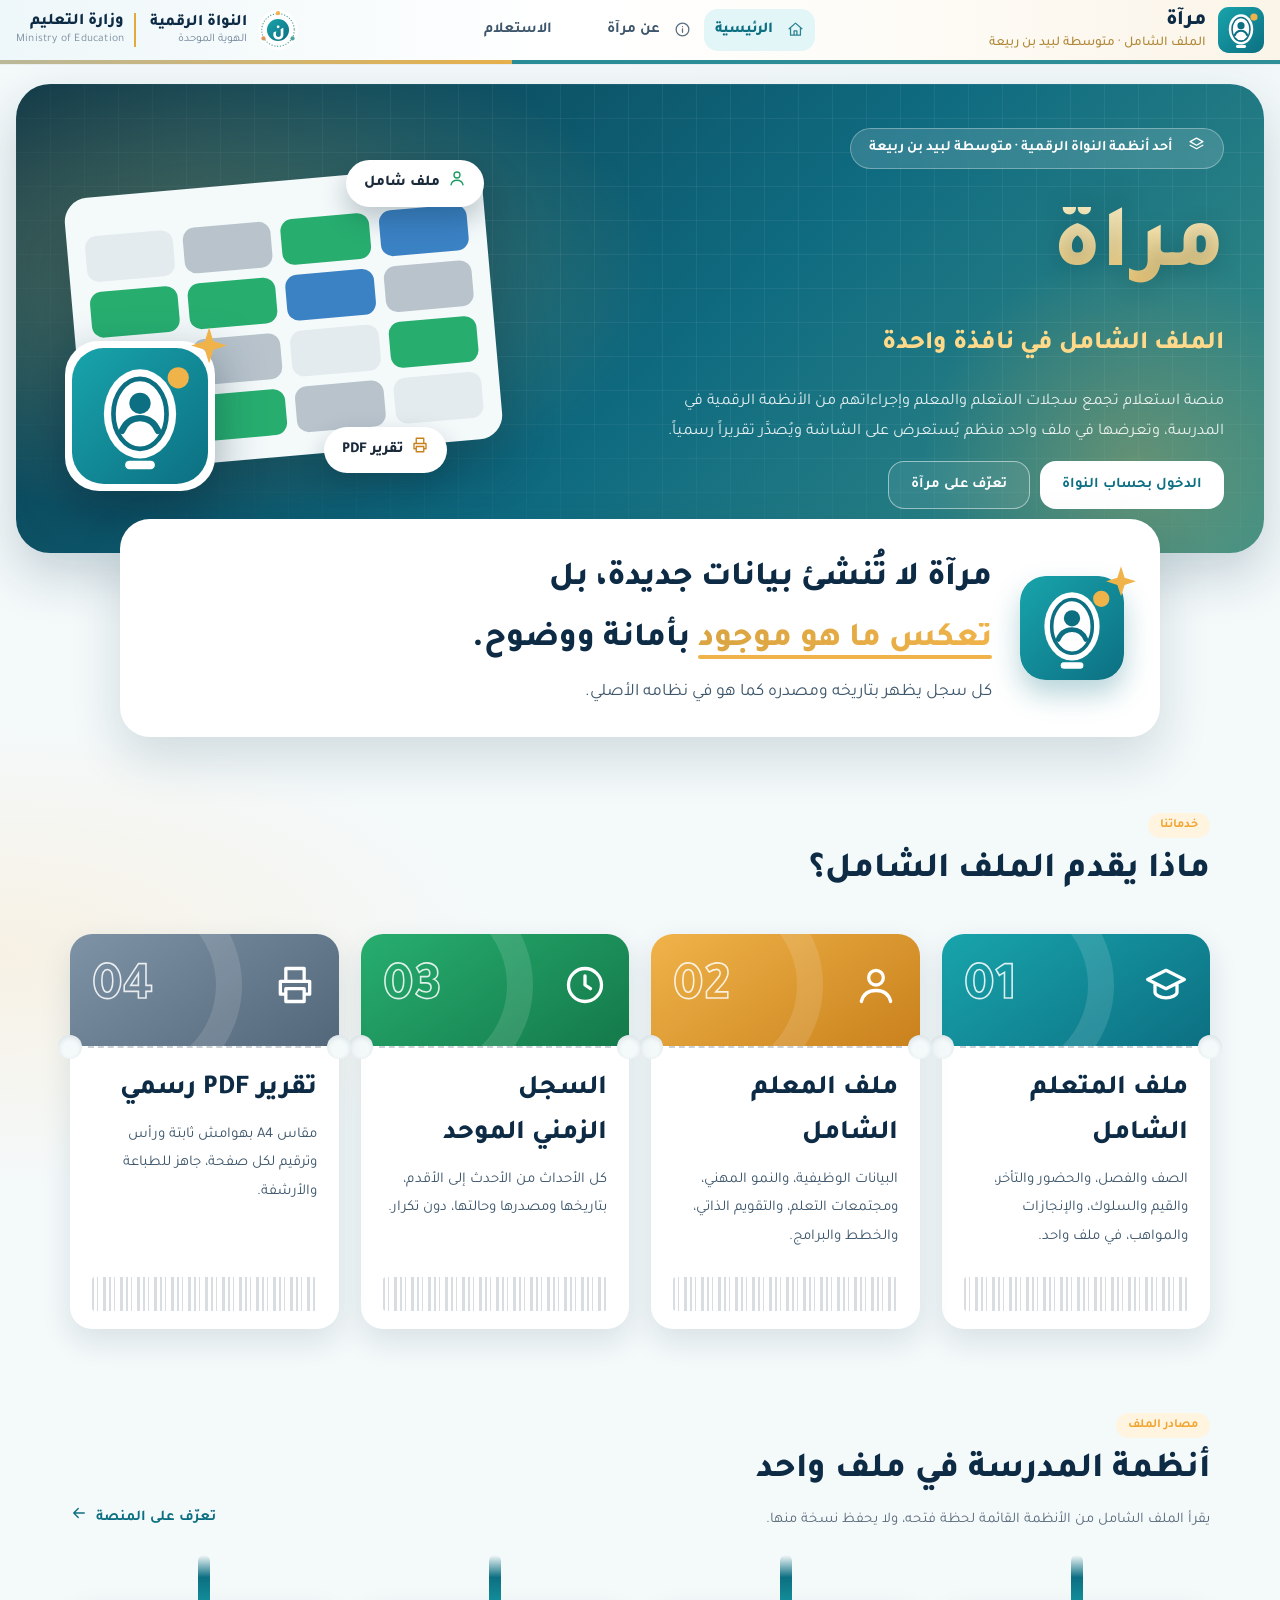
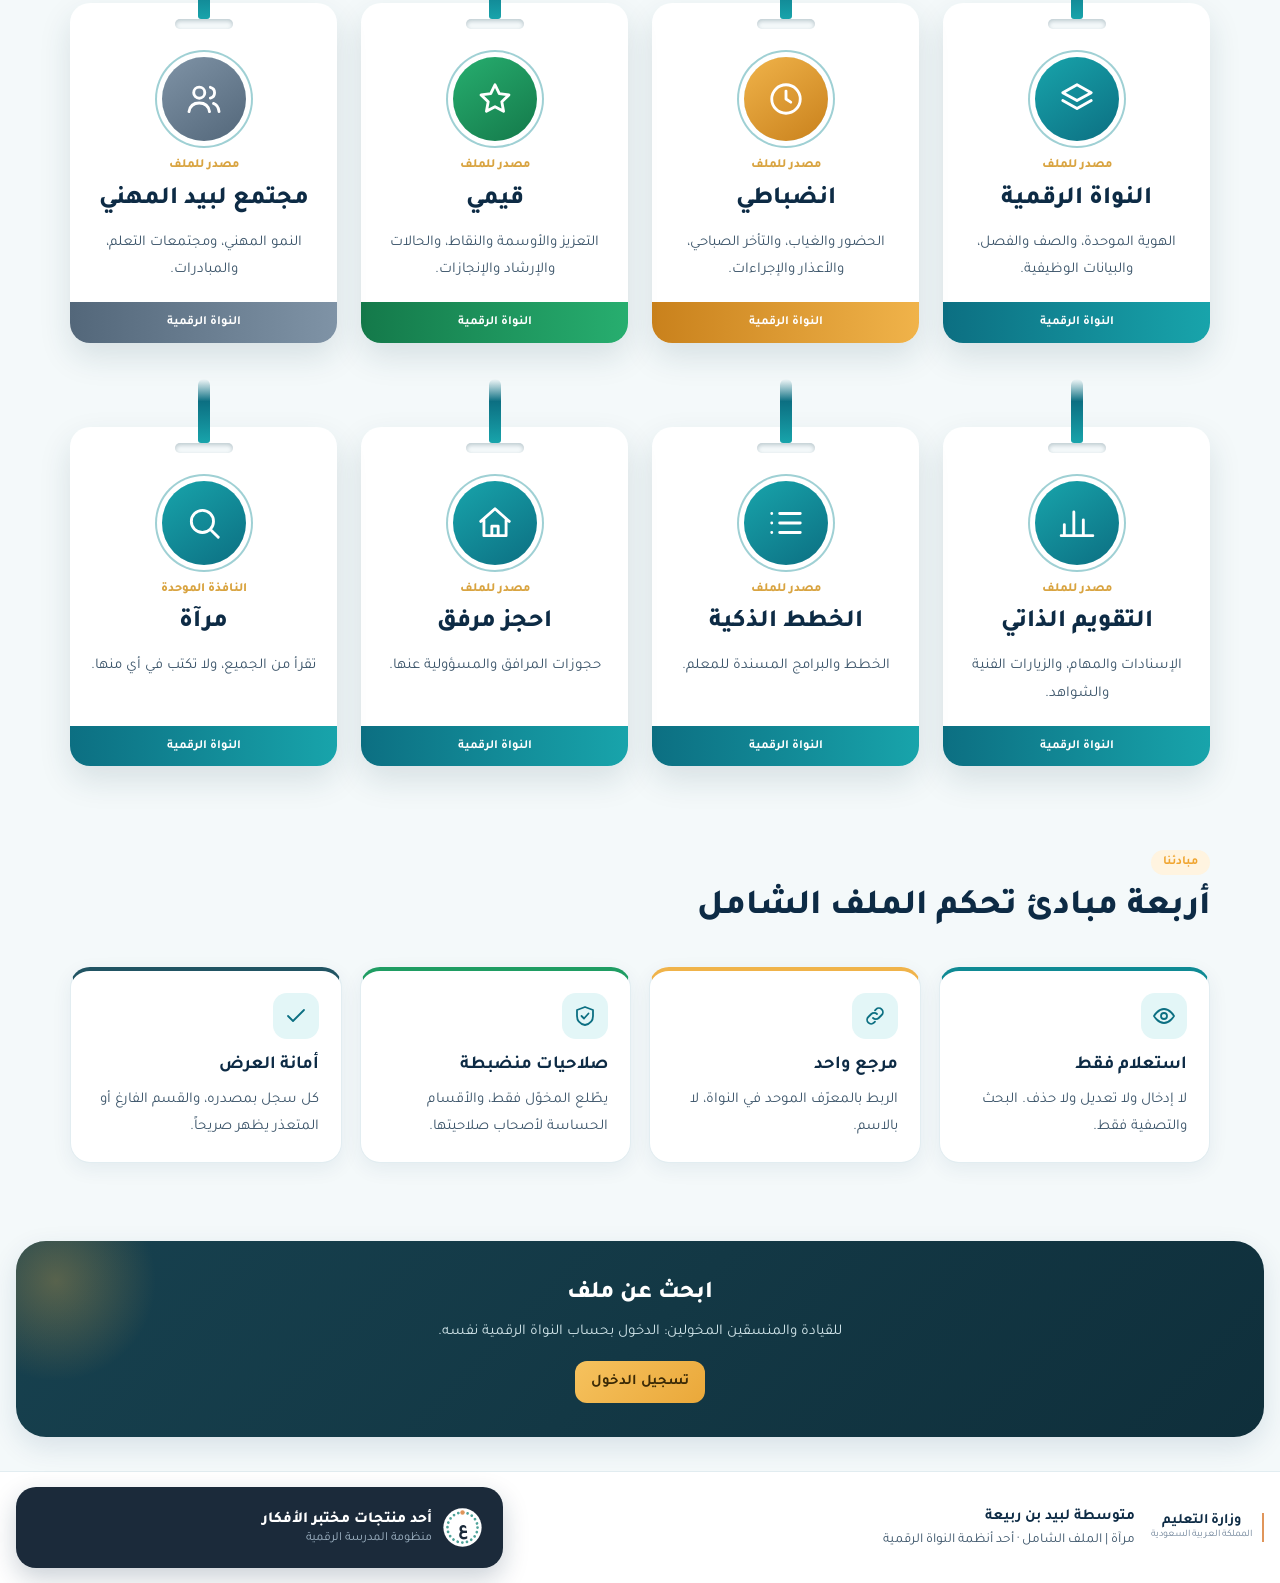
==== commit b10db0c5: "صفحتان عامتان: الرئيسية (خدمات الملف الشامل) و«عن مرآة»، ونقل البحث إلى search.html Co-Authored-By: " ====
--- a/site/index.html
+++ b/site/index.html
@@ -1,4 +1,98 @@
-<!doctype html><html lang="ar" dir="rtl"><head><meta charset="utf-8"><meta name="viewport" content="width=device-width,initial-scale=1"><meta name="robots" content="noindex,nofollow"><meta name="referrer" content="no-referrer">
-<title>البحث الموحد – مرآة | الملف الشامل</title><link rel="preconnect" href="https://fonts.googleapis.com"><link rel="preconnect" href="https://fonts.gstatic.com" crossorigin><link href="https://fonts.googleapis.com/css2?family=Tajawal:wght@400;500;700;800&display=swap" rel="stylesheet"><link rel="icon" href="favicon.svg" type="image/svg+xml"><link rel="stylesheet" href="assets/core.css"><link rel="stylesheet" href="assets/ui.css"><link rel="stylesheet" href="assets/mirat.css"></head><body><div id="shell"><p style="text-align:center;margin:60px;color:#71859a">جارٍ التحميل…</p></div>
-<script src="https://cdn.jsdelivr.net/npm/@supabase/supabase-js@2.45.4/dist/umd/supabase.min.js"></script>
-<script src="assets/chrome.js"></script><script src="assets/config.js"></script><script src="assets/mr.js"></script><script src="assets/pages.js"></script><script>PAGES.search();</script></body></html>
+<!doctype html><html lang="ar" dir="rtl"><head><meta charset="utf-8"><meta name="viewport" content="width=device-width,initial-scale=1">
+<title>مرآة | الملف الشامل · متوسطة لبيد بن ربيعة</title><meta name="description" content="مرآة | الملف الشامل: منصة استعلام موحد عن سجلات المتعلمين والمعلمين وإجراءاتهم في متوسطة لبيد بن ربيعة، أحد أنظمة النواة الرقمية."><link rel="preconnect" href="https://fonts.googleapis.com"><link rel="preconnect" href="https://fonts.gstatic.com" crossorigin><link href="https://fonts.googleapis.com/css2?family=Tajawal:wght@400;500;700;800&display=swap" rel="stylesheet"><link rel="icon" href="favicon.svg" type="image/svg+xml"><link rel="stylesheet" href="assets/core.css"><link rel="stylesheet" href="assets/ui.css"><link rel="stylesheet" href="assets/mirat.css"><style>
+html:has(.qh),.qh{overflow-x:clip}
+.qh .h3sub{font-weight:800;color:#ffd98a;margin:.4rem 0}
+.qhero{padding-bottom:84px}
+.qh .qhero .h3t h1{font-size:clamp(3rem,8vw,5.6rem);line-height:1.15;margin:.2em 0 0}
+.qi{position:relative;min-height:360px;display:grid;place-items:center}
+.qwin{width:min(92%,460px);background:#f4f9fa;border-radius:24px;padding:16px 18px 22px;box-shadow:0 26px 50px rgba(8,40,60,.32);transform:rotate(-5deg);animation:qfl 7s ease-in-out infinite}
+@keyframes qfl{0%,100%{transform:rotate(-5deg) translateY(0)}50%{transform:rotate(-3deg) translateY(-12px)}}
+.qwin .dots{display:flex;gap:6px;margin-bottom:12px}.qwin .dots i{width:11px;height:11px;border-radius:50%;background:#e8584f}.qwin .dots i:nth-child(2){background:#f0b34a}.qwin .dots i:nth-child(3){background:#5bbf8a}
+.qgrid{display:grid;grid-template-columns:repeat(4,1fr);gap:10px}
+.qgrid i{height:46px;border-radius:12px;background:#e3ebee;animation:qcell 11s ease-in-out infinite;animation-delay:var(--d)}
+.qgrid i.g{--to:#27ae6f}.qgrid i.b{--to:#3b82c4}.qgrid i.y{--to:#b8c3cc}
+.qgrid i.g,.qgrid i.b,.qgrid i.y{background:var(--to)}
+@keyframes qcell{0%,8%{background:#b8c3cc}28%,40%{background:#3b82c4}58%,88%{background:var(--to)}100%{background:#b8c3cc}}
+.qgrid i.y{animation-name:qcelly}@keyframes qcelly{0%,100%{background:#b8c3cc}}
+.qchip{position:absolute;display:inline-flex;gap:8px;align-items:center;background:#fff;color:#1b2a3a;border-radius:99px;padding:9px 18px;font-weight:800;box-shadow:0 12px 26px rgba(8,40,60,.25);animation:qbob 5s ease-in-out infinite}
+.qchip .ico{width:18px;height:18px;color:#1f9d63}.qchip.b .ico{color:#c9811c}
+.qchip.a{top:6%;inset-inline-start:6%}.qchip.b{bottom:7%;inset-inline-start:14%;animation-delay:-2.2s}
+@keyframes qbob{0%,100%{transform:translateY(0)}50%{transform:translateY(-9px)}}
+.qlogo{position:absolute;bottom:2%;inset-inline-end:2%;width:150px;height:150px;animation:qbob 6s ease-in-out infinite;animation-delay:-1s;filter:drop-shadow(0 18px 24px rgba(8,40,60,.4))}
+.qlogo .qlg{width:100%;height:100%;border-radius:34px;border:7px solid #fff;box-sizing:border-box;background:#fff}
+.spk{position:absolute;top:-14px;inset-inline-start:-12px;width:36px;height:36px;background:var(--gold);clip-path:polygon(50% 0,62% 38%,100% 50%,62% 62%,50% 100%,38% 62%,0 50%,38% 38%);animation:qtw 2.6s ease-in-out infinite}
+@keyframes qtw{0%,100%{transform:scale(.7) rotate(0);opacity:.7}50%{transform:scale(1.15) rotate(40deg);opacity:1}}
+.qlg .ck,.qml .ck{stroke-dasharray:32;stroke-dashoffset:32;animation:qck 3.6s ease-in-out infinite}
+@keyframes qck{0%,10%{stroke-dashoffset:32}35%,85%{stroke-dashoffset:0}100%{stroke-dashoffset:32}}
+.qlg .dt,.qml .dt{transform-origin:51px 51px;animation:qpl 2.4s ease-in-out infinite}
+@keyframes qpl{50%{transform:scale(1.25)}}
+.qmc{max-width:1080px;margin:-52px auto 0;padding:0 20px;position:relative;z-index:2}
+.qmc-in{background:var(--surface,#fff);border-radius:30px;box-shadow:0 20px 50px rgba(20,60,80,.16);padding:30px 36px;display:flex;gap:28px;align-items:center}
+.qmc-l{position:relative;flex:none;width:104px;height:104px}
+.qmc-l .qml{width:100%;height:100%;border-radius:26px;box-shadow:0 14px 28px rgba(12,111,130,.3)}
+.qmc-l .spk{width:30px;height:30px;top:-10px}
+.qmc-t h2{margin:0 0 8px;font-size:clamp(1.4rem,3vw,2.1rem);line-height:1.8;color:var(--ink);font-weight:800}
+.qmc-t h2 em{font-style:normal;background:linear-gradient(90deg,var(--gold2),var(--gold));-webkit-background-clip:text;background-clip:text;color:transparent;position:relative;white-space:nowrap}
+.qmc-t h2 em:after{content:"";position:absolute;inset-inline:0;bottom:-2px;height:4px;border-radius:4px;background:var(--gold);transform:scaleX(0);transform-origin:100% 50%;transition:transform 1s .6s cubic-bezier(.2,.8,.2,1)}
+.qmc.in .qmc-t h2 em:after{transform:scaleX(1)}
+.qmc-t p{margin:0;color:var(--ink2);font-size:1.1rem}
+@media(max-width:760px){.qi{min-height:300px}.qlogo{width:110px;height:110px}.qmc-in{flex-direction:column;text-align:center;padding:26px 22px}.qhero{padding-bottom:70px}}
+@media(prefers-reduced-motion:reduce){.qwin,.qchip,.qlogo,.spk,.qgrid i,.qlg .ck,.qlg .dt,.qml .ck,.qml .dt{animation:none}.qlg .ck,.qml .ck{stroke-dashoffset:0}.qmc-t h2 em:after{transform:scaleX(1)}}
+.qs{max-width:1180px;margin:auto;padding:76px 20px 8px}
+.tk-g{display:grid;grid-template-columns:repeat(4,minmax(0,1fr));gap:22px;margin-top:34px}
+.tk{--c1:#18a4ab;--c2:#0c6f82;position:relative;background:var(--surface,#fff);border-radius:22px;box-shadow:0 12px 30px rgba(20,60,80,.12);display:flex;flex-direction:column;cursor:pointer;transition:transform .35s,box-shadow .35s;outline:none}
+.tk:nth-child(2){--c1:#f0b34a;--c2:#c9811c}.tk:nth-child(3){--c1:#27ae6f;--c2:#14794a}.tk:nth-child(4){--c1:#7f93a6;--c2:#53677a}
+.tk:hover,.tk:focus-visible,.tk.on{transform:translateY(-8px) rotate(-.6deg);box-shadow:0 22px 42px rgba(20,60,80,.2)}
+.tk:focus-visible{outline:3px solid var(--brand);outline-offset:3px}
+.tk-top{background:linear-gradient(145deg,var(--c1),var(--c2));color:#fff;border-radius:22px 22px 0 0;padding:20px 22px;display:flex;justify-content:space-between;align-items:center;position:relative;overflow:hidden;min-height:112px}
+.tk-top:before{content:"";position:absolute;width:170px;height:170px;border-radius:50%;inset:-60px auto auto -50px;border:26px solid rgba(255,255,255,.12)}
+.tk-top .ico{width:44px;height:44px;position:relative}
+.tk-top b{font:800 3.4rem/1 Tajawal;color:transparent;-webkit-text-stroke:1.6px rgba(255,255,255,.85);position:relative}
+.tk-perf{position:relative;height:0;border-top:2px dashed color-mix(in srgb,var(--ink2) 28%,transparent);margin:0 18px}
+.tk-perf:before,.tk-perf:after{content:"";position:absolute;top:-13px;width:24px;height:24px;border-radius:50%;background:var(--bg);box-shadow:inset 0 2px 5px rgba(20,60,80,.12)}
+.tk-perf:before{inset-inline-start:-30px}.tk-perf:after{inset-inline-end:-30px}
+.tk-body{padding:20px 22px 26px;flex:1}
+.tk-body h3{margin:0 0 8px;font-size:1.7rem;font-weight:800;color:var(--ink)}
+.tk-body p{margin:0;color:var(--ink2);line-height:1.9}
+.tk-bar{height:34px;margin:0 22px 18px;background:repeating-linear-gradient(90deg,var(--ink) 0 2px,transparent 2px 5px,var(--ink) 5px 6px,transparent 6px 11px,var(--ink) 11px 14px,transparent 14px 17px);opacity:.16;border-radius:3px}
+.tk-st{position:absolute;inset-inline-end:14px;bottom:44px;border:3px solid #1f9d63;color:#1f9d63;border-radius:12px;padding:4px 14px;font-weight:800;font-size:1.15rem;transform:rotate(-14deg) scale(1.25);opacity:0;transition:transform .35s cubic-bezier(.3,1.6,.5,1),opacity .25s;pointer-events:none;background:rgba(255,255,255,.7)}
+.tk:hover .tk-st,.tk:focus-visible .tk-st,.tk.on .tk-st{opacity:1;transform:rotate(-14deg) scale(1)}
+.id-g{display:grid;grid-template-columns:repeat(4,minmax(0,1fr));gap:24px;margin-top:70px}
+.id{position:relative;background:var(--surface,#fff);border-radius:20px;box-shadow:0 14px 32px rgba(20,60,80,.13);padding:54px 20px 0;text-align:center;transform-origin:50% -60px;transition:box-shadow .3s}
+.id:before{content:"";position:absolute;top:16px;left:50%;width:58px;height:10px;margin-left:-29px;border-radius:9px;background:var(--bg);box-shadow:inset 0 2px 4px rgba(20,60,80,.25)}
+.id .lan{position:absolute;bottom:calc(100% - 16px);left:50%;width:12px;height:64px;margin-left:-6px;background:linear-gradient(180deg,rgba(12,111,130,0),#0c6f82 35%,#18a4ab);border-radius:6px 6px 3px 3px}
+.id:hover{animation:qhsway 1.6s ease-in-out;box-shadow:0 22px 40px rgba(20,60,80,.2)}
+@keyframes qhsway{0%,100%{transform:rotate(0)}20%{transform:rotate(3.5deg)}45%{transform:rotate(-2.8deg)}70%{transform:rotate(1.5deg)}}
+.id .av{width:84px;height:84px;border-radius:50%;margin:0 auto 14px;display:grid;place-items:center;background:linear-gradient(145deg,#18a4ab,#0c6f82);box-shadow:0 0 0 5px #fff,0 0 0 7px color-mix(in srgb,var(--brand) 40%,transparent)}
+.id .av .ico{width:38px;height:38px;color:#fff}
+.id small{display:block;color:var(--gold2);font-weight:800}
+.id h3{margin:4px 0 8px;font-size:1.55rem;font-weight:800;color:var(--ink)}
+.id p{margin:0;color:var(--ink2);line-height:1.85;min-height:3.7em}
+.id .ft{margin:18px -20px 0;padding:10px;background:linear-gradient(90deg,#0c6f82,#18a4ab);color:#fff;border-radius:0 0 20px 20px;font-size:.78rem;font-weight:700}
+.id:nth-child(2) .av{background:linear-gradient(145deg,#f0b34a,#c9811c)}.id:nth-child(3) .av{background:linear-gradient(145deg,#27ae6f,#14794a)}.id:nth-child(4) .av{background:linear-gradient(145deg,#7f93a6,#53677a)}
+.id:nth-child(2) .ft{background:linear-gradient(90deg,#c9811c,#f0b34a)}.id:nth-child(3) .ft{background:linear-gradient(90deg,#14794a,#27ae6f)}.id:nth-child(4) .ft{background:linear-gradient(90deg,#53677a,#7f93a6)}
+.qh .ctab{margin-top:70px}
+@media(max-width:980px){.tk-g,.id-g{grid-template-columns:repeat(2,minmax(0,1fr))}}
+@media(max-width:560px){.tk-g,.id-g{grid-template-columns:1fr}.ro-l button{grid-template-columns:44px 1fr 70px;padding:16px}.ro-h{padding:22px}.id-g{gap:60px}}
+@media(prefers-reduced-motion:reduce){.qh .h3t h1 .qw{animation:none;opacity:1;transform:none;filter:none}.qh .h3t h1 em:after{animation:none;transform:none}.id:hover{animation:none}}
+</style></head>
+
+<body class="pubsite qh">
+<div id="hdr"></div>
+<section class="hero3 hl qhero"><div class="h3g"><div class="h3t"><span class="h3pill"><span class="tg" data-ico="layers"></span>أحد أنظمة النواة الرقمية · متوسطة لبيد بن ربيعة</span>
+<h1><em>مرآة</em></h1>
+<p class="h3sub">الملف الشامل في نافذة واحدة</p>
+<p class="h3p">منصة استعلام تجمع سجلات المتعلم والمعلم وإجراءاتهم من الأنظمة الرقمية في المدرسة، وتعرضها في ملف واحد منظم يُستعرض على الشاشة ويُصدَّر تقريراً رسمياً.</p>
+<div class="h3act"><a class="btn" href="login.html" data-login="1">الدخول بحساب النواة</a><a class="btn ghost" href="about.html">تعرّف على مرآة</a></div></div>
+<div class="qi" aria-hidden="true"><div class="qwin"><div class="dots"><i></i><i></i><i></i></div><div class="qgrid"><i class="b" style="--d:0.0s"></i><i class="g" style="--d:0.6s"></i><i class="y" style="--d:1.1s"></i><i class="" style="--d:1.7s"></i><i class="y" style="--d:2.2s"></i><i class="b" style="--d:2.8s"></i><i class="g" style="--d:3.3s"></i><i class="g" style="--d:3.9s"></i><i class="g" style="--d:4.4s"></i><i class="" style="--d:5.0s"></i><i class="y" style="--d:5.5s"></i><i class="b" style="--d:6.1s"></i><i class="" style="--d:6.6s"></i><i class="y" style="--d:7.2s"></i><i class="g" style="--d:7.7s"></i><i class="" style="--d:8.2s"></i></div></div>
+<span class="qchip a"><span data-ico="user"></span>ملف شامل</span><span class="qchip b"><span data-ico="print"></span>تقرير PDF</span>
+<div class="qlogo"><svg class="qlg" viewBox="0 0 64 64" aria-hidden="true"><defs><linearGradient id="qlg1" x1="0" y1="0" x2="1" y2="1"><stop offset="0" stop-color="#18a4ab"/><stop offset="1" stop-color="#0c6f82"/></linearGradient></defs><rect width="64" height="64" rx="15" fill="url(#qlg1)"/><ellipse cx="32" cy="31" rx="17" ry="21" fill="#fff"/><ellipse cx="32" cy="31" rx="12.5" ry="16.5" fill="none" stroke="#0c6f82" stroke-width="2.2"/><circle cx="32" cy="26" r="5" fill="#0c6f82"/><path d="M23.5 39c1.8-4.2 5-6 8.5-6s6.7 1.8 8.5 6" fill="none" stroke="#0c6f82" stroke-width="3" stroke-linecap="round"/><path d="M27 55h10" stroke="#fff" stroke-width="4" stroke-linecap="round"/><circle class="dt" cx="50" cy="14" r="5" fill="#f0b34a"/></svg><span class="spk"></span></div></div></div></section>
+<section class="qmc rv"><div class="qmc-in"><div class="qmc-l"><svg class="qml" viewBox="0 0 64 64" aria-hidden="true"><defs><linearGradient id="qlg2" x1="0" y1="0" x2="1" y2="1"><stop offset="0" stop-color="#18a4ab"/><stop offset="1" stop-color="#0c6f82"/></linearGradient></defs><rect width="64" height="64" rx="15" fill="url(#qlg2)"/><ellipse cx="32" cy="31" rx="17" ry="21" fill="#fff"/><ellipse cx="32" cy="31" rx="12.5" ry="16.5" fill="none" stroke="#0c6f82" stroke-width="2.2"/><circle cx="32" cy="26" r="5" fill="#0c6f82"/><path d="M23.5 39c1.8-4.2 5-6 8.5-6s6.7 1.8 8.5 6" fill="none" stroke="#0c6f82" stroke-width="3" stroke-linecap="round"/><path d="M27 55h10" stroke="#fff" stroke-width="4" stroke-linecap="round"/><circle class="dt" cx="50" cy="14" r="5" fill="#f0b34a"/></svg><span class="spk"></span></div><div class="qmc-t"><h2>مرآة لا تُنشئ بيانات جديدة، بل <em>تعكس ما هو موجود</em> بأمانة ووضوح.</h2><p>كل سجل يظهر بتاريخه ومصدره كما هو في نظامه الأصلي.</p></div></div></section>
+<section class="qs" id="svc"><div class="hh rv"><div><small>خدماتنا</small><h2>ماذا يقدم الملف الشامل؟</h2></div></div><div class="tk-g"><div class="tk rv" tabindex="0" role="button" aria-label="ملف المتعلم الشامل"><div class="tk-top"><span data-ico="cap"></span><b>01</b></div><div class="tk-perf"></div><div class="tk-body"><h3>ملف المتعلم الشامل</h3><p>الصف والفصل، والحضور والتأخر، والقيم والسلوك، والإنجازات والمواهب، في ملف واحد.</p></div><div class="tk-bar"></div><span class="tk-st">موثّق ✓</span></div><div class="tk rv" tabindex="0" role="button" aria-label="ملف المعلم الشامل"><div class="tk-top"><span data-ico="user"></span><b>02</b></div><div class="tk-perf"></div><div class="tk-body"><h3>ملف المعلم الشامل</h3><p>البيانات الوظيفية، والنمو المهني، ومجتمعات التعلم، والتقويم الذاتي، والخطط والبرامج.</p></div><div class="tk-bar"></div><span class="tk-st">موثّق ✓</span></div><div class="tk rv" tabindex="0" role="button" aria-label="السجل الزمني الموحد"><div class="tk-top"><span data-ico="clock"></span><b>03</b></div><div class="tk-perf"></div><div class="tk-body"><h3>السجل الزمني الموحد</h3><p>كل الأحداث من الأحدث إلى الأقدم، بتاريخها ومصدرها وحالتها، دون تكرار.</p></div><div class="tk-bar"></div><span class="tk-st">موثّق ✓</span></div><div class="tk rv" tabindex="0" role="button" aria-label="تقرير PDF رسمي"><div class="tk-top"><span data-ico="print"></span><b>04</b></div><div class="tk-perf"></div><div class="tk-body"><h3>تقرير PDF رسمي</h3><p>مقاس A4 بهوامش ثابتة ورأس وترقيم لكل صفحة، جاهز للطباعة والأرشفة.</p></div><div class="tk-bar"></div><span class="tk-st">موثّق ✓</span></div></div></section>
+<section class="qs" id="src"><div class="hh rv"><div><small>مصادر الملف</small><h2>أنظمة المدرسة في ملف واحد</h2><p class="hh-d">يقرأ الملف الشامل من الأنظمة القائمة لحظة فتحه، ولا يحفظ نسخة منها.</p></div><a href="about.html" class="hl-a">تعرّف على المنصة <i data-ico="arrow"></i></a></div><div class="id-g"><div class="id rv"><span class="lan"></span><div class="av" data-ico="layers"></div><small>مصدر للملف</small><h3>النواة الرقمية</h3><p>الهوية الموحدة، والصف والفصل، والبيانات الوظيفية.</p><div class="ft">النواة الرقمية</div></div><div class="id rv"><span class="lan"></span><div class="av" data-ico="clock"></div><small>مصدر للملف</small><h3>انضباطي</h3><p>الحضور والغياب، والتأخر الصباحي، والأعذار والإجراءات.</p><div class="ft">النواة الرقمية</div></div><div class="id rv"><span class="lan"></span><div class="av" data-ico="star"></div><small>مصدر للملف</small><h3>قيمي</h3><p>التعزيز والأوسمة والنقاط، والحالات والإرشاد والإنجازات.</p><div class="ft">النواة الرقمية</div></div><div class="id rv"><span class="lan"></span><div class="av" data-ico="users"></div><small>مصدر للملف</small><h3>مجتمع لبيد المهني</h3><p>النمو المهني، ومجتمعات التعلم، والمبادرات.</p><div class="ft">النواة الرقمية</div></div><div class="id rv"><span class="lan"></span><div class="av" data-ico="chart"></div><small>مصدر للملف</small><h3>التقويم الذاتي</h3><p>الإسنادات والمهام، والزيارات الفنية والشواهد.</p><div class="ft">النواة الرقمية</div></div><div class="id rv"><span class="lan"></span><div class="av" data-ico="list"></div><small>مصدر للملف</small><h3>الخطط الذكية</h3><p>الخطط والبرامج المسندة للمعلم.</p><div class="ft">النواة الرقمية</div></div><div class="id rv"><span class="lan"></span><div class="av" data-ico="home"></div><small>مصدر للملف</small><h3>احجز مرفق</h3><p>حجوزات المرافق والمسؤولية عنها.</p><div class="ft">النواة الرقمية</div></div><div class="id rv"><span class="lan"></span><div class="av" data-ico="search"></div><small>النافذة الموحدة</small><h3>مرآة</h3><p>تقرأ من الجميع، ولا تكتب في أي منها.</p><div class="ft">النواة الرقمية</div></div></div></section>
+<section class="qs" id="prn"><div class="hh rv"><div><small>مبادئنا</small><h2>أربعة مبادئ تحكم الملف الشامل</h2></div></div><div class="mr-prn"><div class="mr-pc rv"><i data-ico="eye"></i><b>استعلام فقط</b><p>لا إدخال ولا تعديل ولا حذف. البحث والتصفية فقط.</p></div><div class="mr-pc rv"><i data-ico="link"></i><b>مرجع واحد</b><p>الربط بالمعرّف الموحد في النواة، لا بالاسم.</p></div><div class="mr-pc rv"><i data-ico="shield2"></i><b>صلاحيات منضبطة</b><p>يطّلع المخوّل فقط، والأقسام الحساسة لأصحاب صلاحيتها.</p></div><div class="mr-pc rv"><i data-ico="check"></i><b>أمانة العرض</b><p>كل سجل بمصدره، والقسم الفارغ أو المتعذر يظهر صريحاً.</p></div></div></section>
+<div class="ctab rv"><h2>ابحث عن ملف</h2><p>للقيادة والمنسقين المخولين: الدخول بحساب النواة الرقمية نفسه.</p><a class="btn gold" href="login.html" data-login="1">تسجيل الدخول</a></div>
+<div id="ftr"></div><script src="assets/config.js"></script><script src="assets/chrome.js"></script><script src="assets/about-icons.js"></script><script>
+pubInit("index.html");
+document.querySelectorAll(".tk").forEach(t=>{t.onclick=()=>t.classList.toggle("on");t.onkeydown=e=>{if(e.key==="Enter"||e.key===" "){e.preventDefault();t.classList.toggle("on")}}});
+</script></body></html>
--- a/site/assets/mirat.css
+++ b/site/assets/mirat.css
@@ -85,3 +85,14 @@
 .mr-tl p{margin:2px 0;color:var(--ink2)} .mr-tl small{color:var(--muted);display:inline-flex;align-items:center;gap:4px;font-size:.78rem} .mr-tl small .ico{width:13px;height:13px}
 @media (max-width:640px){.mr-tl::before{inset-inline-start:6px}.mr-tl li{grid-template-columns:1fr;gap:2px;padding-inline-start:26px}.mr-tl li::before{inset-inline-start:1px}.mr-tl time{text-align:start}
   .mr-acts{width:100%}.mr-acts .btn{flex:1;justify-content:center}}
+
+/* الصفحة الرئيسية العامة */
+#src .id-g{row-gap:84px}
+.mr-prn{display:grid;grid-template-columns:repeat(4,minmax(0,1fr));gap:18px;margin-top:30px}
+.mr-pc{background:var(--surface);border:1px solid var(--line);border-radius:20px;padding:22px;box-shadow:var(--shadow);border-top:4px solid var(--brand)}
+.mr-pc:nth-child(2){border-top-color:var(--gold)} .mr-pc:nth-child(3){border-top-color:var(--ok)} .mr-pc:nth-child(4){border-top-color:var(--navy3)}
+.mr-pc i{display:grid;place-items:center;width:46px;height:46px;border-radius:14px;background:var(--brandsoft);color:var(--brand2);margin-bottom:12px}
+.mr-pc i .ico{width:24px;height:24px}
+.mr-pc b{display:block;font-size:1.15rem;margin-bottom:4px} .mr-pc p{margin:0;color:var(--ink2);line-height:1.8}
+@media(max-width:980px){.mr-prn{grid-template-columns:repeat(2,minmax(0,1fr))}}
+@media(max-width:560px){.mr-prn{grid-template-columns:1fr}}
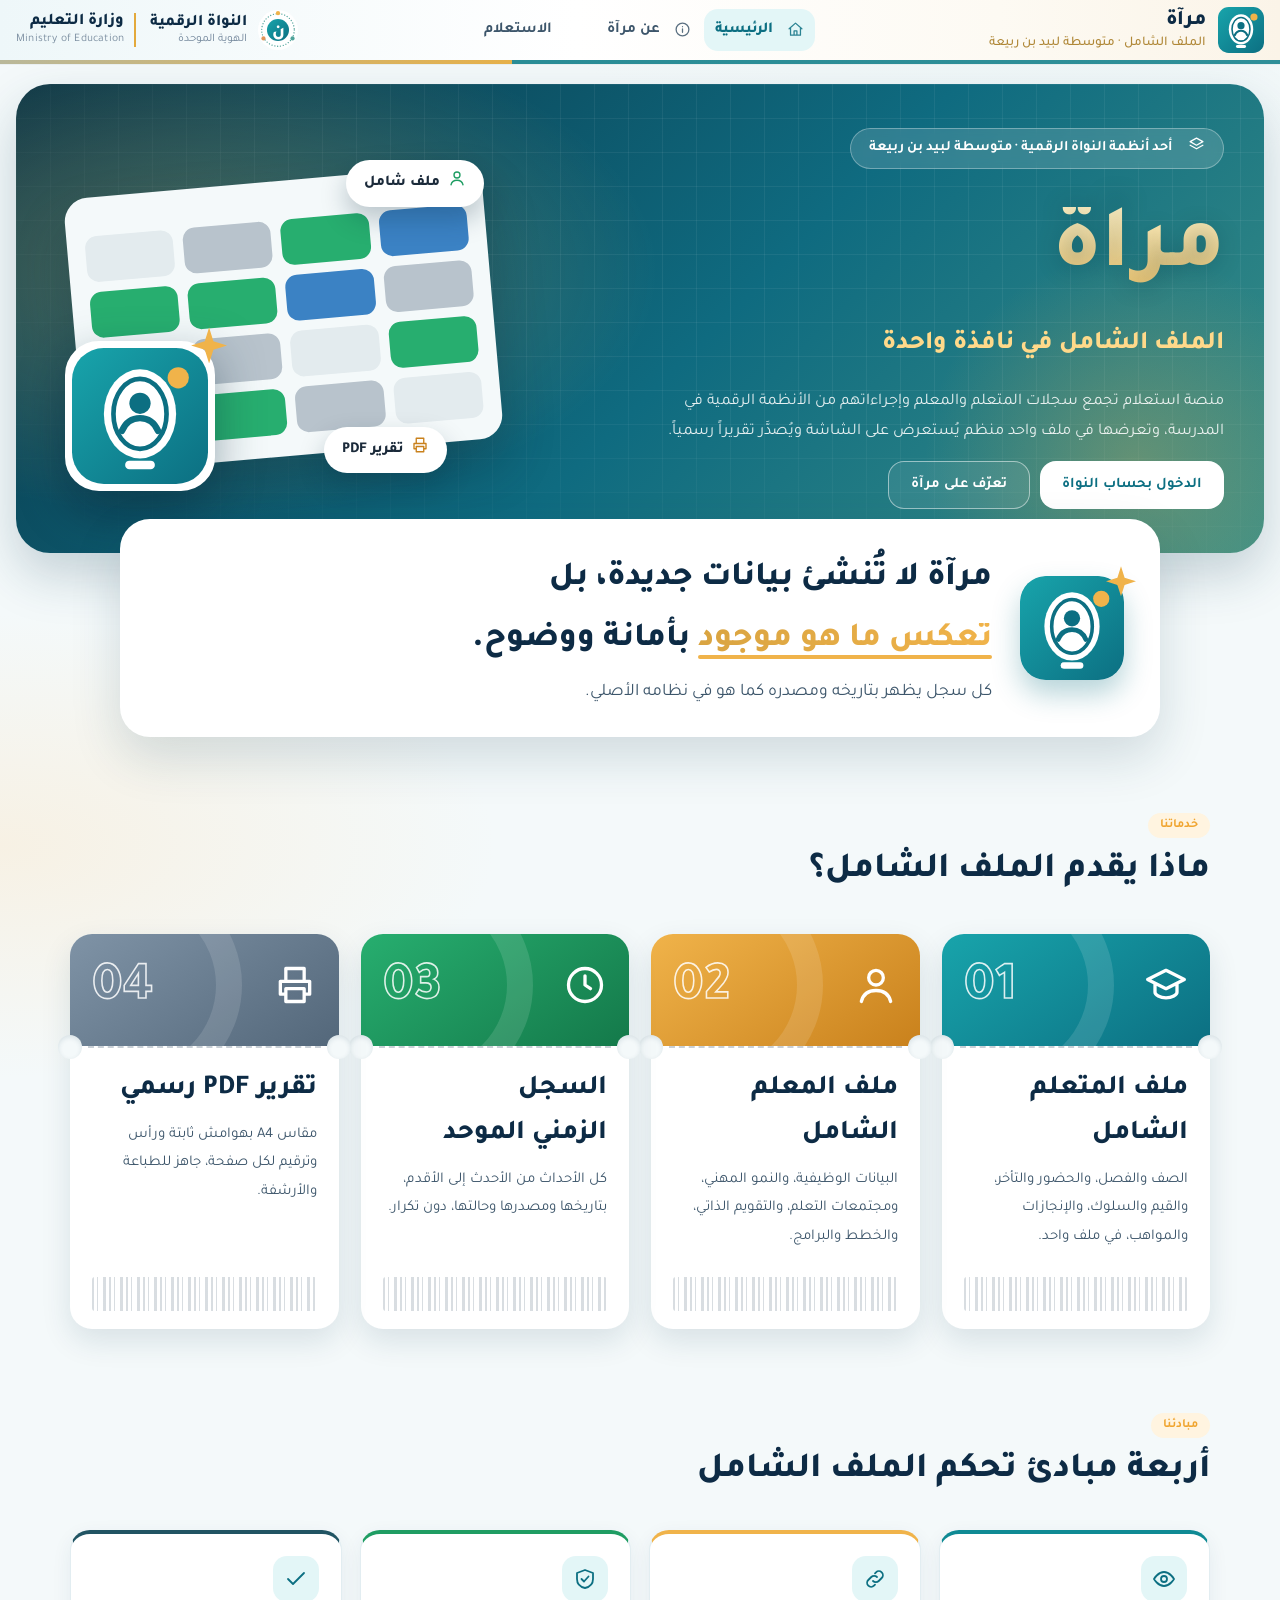
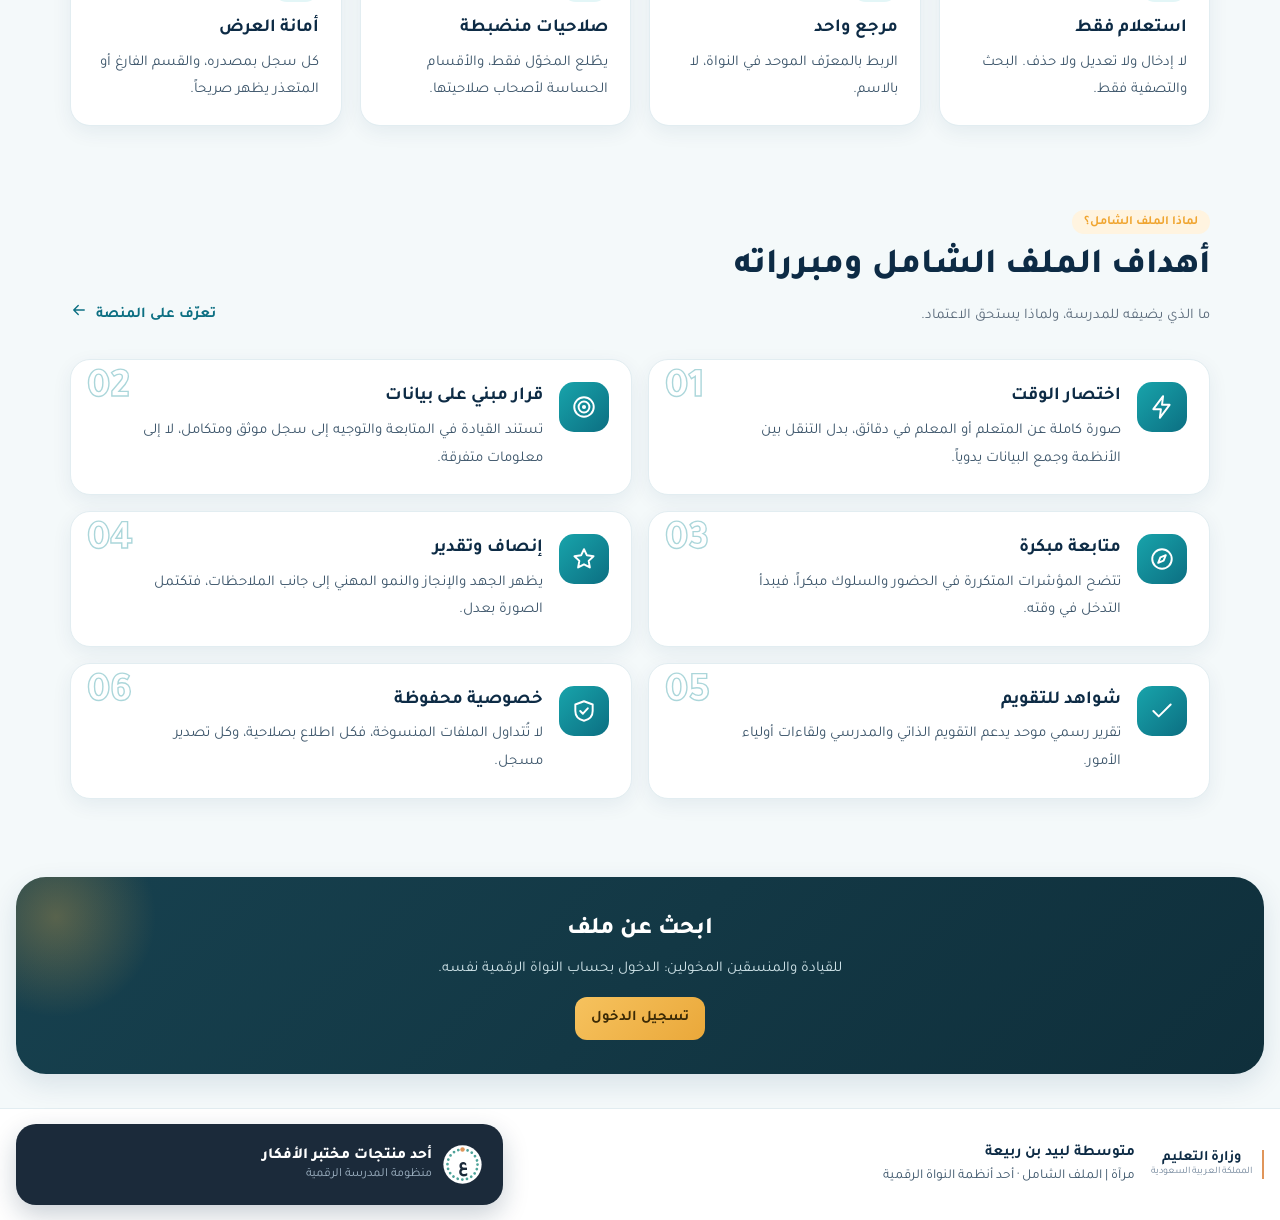
==== commit 08ba8747: "الرئيسية: حذف قسم مصادر الملف، وإضافة أهداف الملف الشامل ومبرراته Co-Authored-By: Claude Opus 5.5 <n" ====
--- a/site/index.html
+++ b/site/index.html
@@ -89,8 +89,8 @@
 <div class="qlogo"><svg class="qlg" viewBox="0 0 64 64" aria-hidden="true"><defs><linearGradient id="qlg1" x1="0" y1="0" x2="1" y2="1"><stop offset="0" stop-color="#18a4ab"/><stop offset="1" stop-color="#0c6f82"/></linearGradient></defs><rect width="64" height="64" rx="15" fill="url(#qlg1)"/><ellipse cx="32" cy="31" rx="17" ry="21" fill="#fff"/><ellipse cx="32" cy="31" rx="12.5" ry="16.5" fill="none" stroke="#0c6f82" stroke-width="2.2"/><circle cx="32" cy="26" r="5" fill="#0c6f82"/><path d="M23.5 39c1.8-4.2 5-6 8.5-6s6.7 1.8 8.5 6" fill="none" stroke="#0c6f82" stroke-width="3" stroke-linecap="round"/><path d="M27 55h10" stroke="#fff" stroke-width="4" stroke-linecap="round"/><circle class="dt" cx="50" cy="14" r="5" fill="#f0b34a"/></svg><span class="spk"></span></div></div></div></section>
 <section class="qmc rv"><div class="qmc-in"><div class="qmc-l"><svg class="qml" viewBox="0 0 64 64" aria-hidden="true"><defs><linearGradient id="qlg2" x1="0" y1="0" x2="1" y2="1"><stop offset="0" stop-color="#18a4ab"/><stop offset="1" stop-color="#0c6f82"/></linearGradient></defs><rect width="64" height="64" rx="15" fill="url(#qlg2)"/><ellipse cx="32" cy="31" rx="17" ry="21" fill="#fff"/><ellipse cx="32" cy="31" rx="12.5" ry="16.5" fill="none" stroke="#0c6f82" stroke-width="2.2"/><circle cx="32" cy="26" r="5" fill="#0c6f82"/><path d="M23.5 39c1.8-4.2 5-6 8.5-6s6.7 1.8 8.5 6" fill="none" stroke="#0c6f82" stroke-width="3" stroke-linecap="round"/><path d="M27 55h10" stroke="#fff" stroke-width="4" stroke-linecap="round"/><circle class="dt" cx="50" cy="14" r="5" fill="#f0b34a"/></svg><span class="spk"></span></div><div class="qmc-t"><h2>مرآة لا تُنشئ بيانات جديدة، بل <em>تعكس ما هو موجود</em> بأمانة ووضوح.</h2><p>كل سجل يظهر بتاريخه ومصدره كما هو في نظامه الأصلي.</p></div></div></section>
 <section class="qs" id="svc"><div class="hh rv"><div><small>خدماتنا</small><h2>ماذا يقدم الملف الشامل؟</h2></div></div><div class="tk-g"><div class="tk rv" tabindex="0" role="button" aria-label="ملف المتعلم الشامل"><div class="tk-top"><span data-ico="cap"></span><b>01</b></div><div class="tk-perf"></div><div class="tk-body"><h3>ملف المتعلم الشامل</h3><p>الصف والفصل، والحضور والتأخر، والقيم والسلوك، والإنجازات والمواهب، في ملف واحد.</p></div><div class="tk-bar"></div><span class="tk-st">موثّق ✓</span></div><div class="tk rv" tabindex="0" role="button" aria-label="ملف المعلم الشامل"><div class="tk-top"><span data-ico="user"></span><b>02</b></div><div class="tk-perf"></div><div class="tk-body"><h3>ملف المعلم الشامل</h3><p>البيانات الوظيفية، والنمو المهني، ومجتمعات التعلم، والتقويم الذاتي، والخطط والبرامج.</p></div><div class="tk-bar"></div><span class="tk-st">موثّق ✓</span></div><div class="tk rv" tabindex="0" role="button" aria-label="السجل الزمني الموحد"><div class="tk-top"><span data-ico="clock"></span><b>03</b></div><div class="tk-perf"></div><div class="tk-body"><h3>السجل الزمني الموحد</h3><p>كل الأحداث من الأحدث إلى الأقدم، بتاريخها ومصدرها وحالتها، دون تكرار.</p></div><div class="tk-bar"></div><span class="tk-st">موثّق ✓</span></div><div class="tk rv" tabindex="0" role="button" aria-label="تقرير PDF رسمي"><div class="tk-top"><span data-ico="print"></span><b>04</b></div><div class="tk-perf"></div><div class="tk-body"><h3>تقرير PDF رسمي</h3><p>مقاس A4 بهوامش ثابتة ورأس وترقيم لكل صفحة، جاهز للطباعة والأرشفة.</p></div><div class="tk-bar"></div><span class="tk-st">موثّق ✓</span></div></div></section>
-<section class="qs" id="src"><div class="hh rv"><div><small>مصادر الملف</small><h2>أنظمة المدرسة في ملف واحد</h2><p class="hh-d">يقرأ الملف الشامل من الأنظمة القائمة لحظة فتحه، ولا يحفظ نسخة منها.</p></div><a href="about.html" class="hl-a">تعرّف على المنصة <i data-ico="arrow"></i></a></div><div class="id-g"><div class="id rv"><span class="lan"></span><div class="av" data-ico="layers"></div><small>مصدر للملف</small><h3>النواة الرقمية</h3><p>الهوية الموحدة، والصف والفصل، والبيانات الوظيفية.</p><div class="ft">النواة الرقمية</div></div><div class="id rv"><span class="lan"></span><div class="av" data-ico="clock"></div><small>مصدر للملف</small><h3>انضباطي</h3><p>الحضور والغياب، والتأخر الصباحي، والأعذار والإجراءات.</p><div class="ft">النواة الرقمية</div></div><div class="id rv"><span class="lan"></span><div class="av" data-ico="star"></div><small>مصدر للملف</small><h3>قيمي</h3><p>التعزيز والأوسمة والنقاط، والحالات والإرشاد والإنجازات.</p><div class="ft">النواة الرقمية</div></div><div class="id rv"><span class="lan"></span><div class="av" data-ico="users"></div><small>مصدر للملف</small><h3>مجتمع لبيد المهني</h3><p>النمو المهني، ومجتمعات التعلم، والمبادرات.</p><div class="ft">النواة الرقمية</div></div><div class="id rv"><span class="lan"></span><div class="av" data-ico="chart"></div><small>مصدر للملف</small><h3>التقويم الذاتي</h3><p>الإسنادات والمهام، والزيارات الفنية والشواهد.</p><div class="ft">النواة الرقمية</div></div><div class="id rv"><span class="lan"></span><div class="av" data-ico="list"></div><small>مصدر للملف</small><h3>الخطط الذكية</h3><p>الخطط والبرامج المسندة للمعلم.</p><div class="ft">النواة الرقمية</div></div><div class="id rv"><span class="lan"></span><div class="av" data-ico="home"></div><small>مصدر للملف</small><h3>احجز مرفق</h3><p>حجوزات المرافق والمسؤولية عنها.</p><div class="ft">النواة الرقمية</div></div><div class="id rv"><span class="lan"></span><div class="av" data-ico="search"></div><small>النافذة الموحدة</small><h3>مرآة</h3><p>تقرأ من الجميع، ولا تكتب في أي منها.</p><div class="ft">النواة الرقمية</div></div></div></section>
 <section class="qs" id="prn"><div class="hh rv"><div><small>مبادئنا</small><h2>أربعة مبادئ تحكم الملف الشامل</h2></div></div><div class="mr-prn"><div class="mr-pc rv"><i data-ico="eye"></i><b>استعلام فقط</b><p>لا إدخال ولا تعديل ولا حذف. البحث والتصفية فقط.</p></div><div class="mr-pc rv"><i data-ico="link"></i><b>مرجع واحد</b><p>الربط بالمعرّف الموحد في النواة، لا بالاسم.</p></div><div class="mr-pc rv"><i data-ico="shield2"></i><b>صلاحيات منضبطة</b><p>يطّلع المخوّل فقط، والأقسام الحساسة لأصحاب صلاحيتها.</p></div><div class="mr-pc rv"><i data-ico="check"></i><b>أمانة العرض</b><p>كل سجل بمصدره، والقسم الفارغ أو المتعذر يظهر صريحاً.</p></div></div></section>
+<section class="qs" id="goals"><div class="hh rv"><div><small>لماذا الملف الشامل؟</small><h2>أهداف الملف الشامل ومبرراته</h2><p class="hh-d">ما الذي يضيفه للمدرسة، ولماذا يستحق الاعتماد.</p></div><a href="about.html" class="hl-a">تعرّف على المنصة <i data-ico="arrow"></i></a></div><div class="mr-goals"><div class="mr-gl rv"><span class="mr-gn">01</span><i data-ico="bolt"></i><div><b>اختصار الوقت</b><p>صورة كاملة عن المتعلم أو المعلم في دقائق، بدل التنقل بين الأنظمة وجمع البيانات يدوياً.</p></div></div><div class="mr-gl rv"><span class="mr-gn">02</span><i data-ico="target"></i><div><b>قرار مبني على بيانات</b><p>تستند القيادة في المتابعة والتوجيه إلى سجل موثق ومتكامل، لا إلى معلومات متفرقة.</p></div></div><div class="mr-gl rv"><span class="mr-gn">03</span><i data-ico="compass"></i><div><b>متابعة مبكرة</b><p>تتضح المؤشرات المتكررة في الحضور والسلوك مبكراً، فيبدأ التدخل في وقته.</p></div></div><div class="mr-gl rv"><span class="mr-gn">04</span><i data-ico="star"></i><div><b>إنصاف وتقدير</b><p>يظهر الجهد والإنجاز والنمو المهني إلى جانب الملاحظات، فتكتمل الصورة بعدل.</p></div></div><div class="mr-gl rv"><span class="mr-gn">05</span><i data-ico="check"></i><div><b>شواهد للتقويم</b><p>تقرير رسمي موحد يدعم التقويم الذاتي والمدرسي ولقاءات أولياء الأمور.</p></div></div><div class="mr-gl rv"><span class="mr-gn">06</span><i data-ico="shield2"></i><div><b>خصوصية محفوظة</b><p>لا تُتداول الملفات المنسوخة، فكل اطلاع بصلاحية، وكل تصدير مسجل.</p></div></div></div></section>
 <div class="ctab rv"><h2>ابحث عن ملف</h2><p>للقيادة والمنسقين المخولين: الدخول بحساب النواة الرقمية نفسه.</p><a class="btn gold" href="login.html" data-login="1">تسجيل الدخول</a></div>
 <div id="ftr"></div><script src="assets/config.js"></script><script src="assets/chrome.js"></script><script src="assets/about-icons.js"></script><script>
 pubInit("index.html");
--- a/site/assets/mirat.css
+++ b/site/assets/mirat.css
@@ -96,3 +96,11 @@
 .mr-pc b{display:block;font-size:1.15rem;margin-bottom:4px} .mr-pc p{margin:0;color:var(--ink2);line-height:1.8}
 @media(max-width:980px){.mr-prn{grid-template-columns:repeat(2,minmax(0,1fr))}}
 @media(max-width:560px){.mr-prn{grid-template-columns:1fr}}
+.mr-goals{display:grid;grid-template-columns:repeat(2,minmax(0,1fr));gap:16px;margin-top:30px}
+.mr-gl{position:relative;display:flex;gap:16px;align-items:flex-start;background:var(--surface);border:1px solid var(--line);border-radius:20px;padding:22px 22px 22px 70px;box-shadow:var(--shadow);overflow:hidden;transition:transform .25s,box-shadow .25s}
+.mr-gl:hover{transform:translateY(-4px);box-shadow:var(--shadow2)}
+.mr-gl i{flex:none;display:grid;place-items:center;width:50px;height:50px;border-radius:15px;background:var(--grad);color:#fff}
+.mr-gl i .ico{width:26px;height:26px}
+.mr-gl b{display:block;font-size:1.15rem;margin-bottom:4px} .mr-gl p{margin:0;color:var(--ink2);line-height:1.85}
+.mr-gn{position:absolute;inset-inline-end:16px;top:10px;font:800 2.6rem/1 Tajawal,sans-serif;color:transparent;-webkit-text-stroke:1.4px color-mix(in srgb,var(--brand) 35%,transparent)}
+@media(max-width:760px){.mr-goals{grid-template-columns:1fr}}
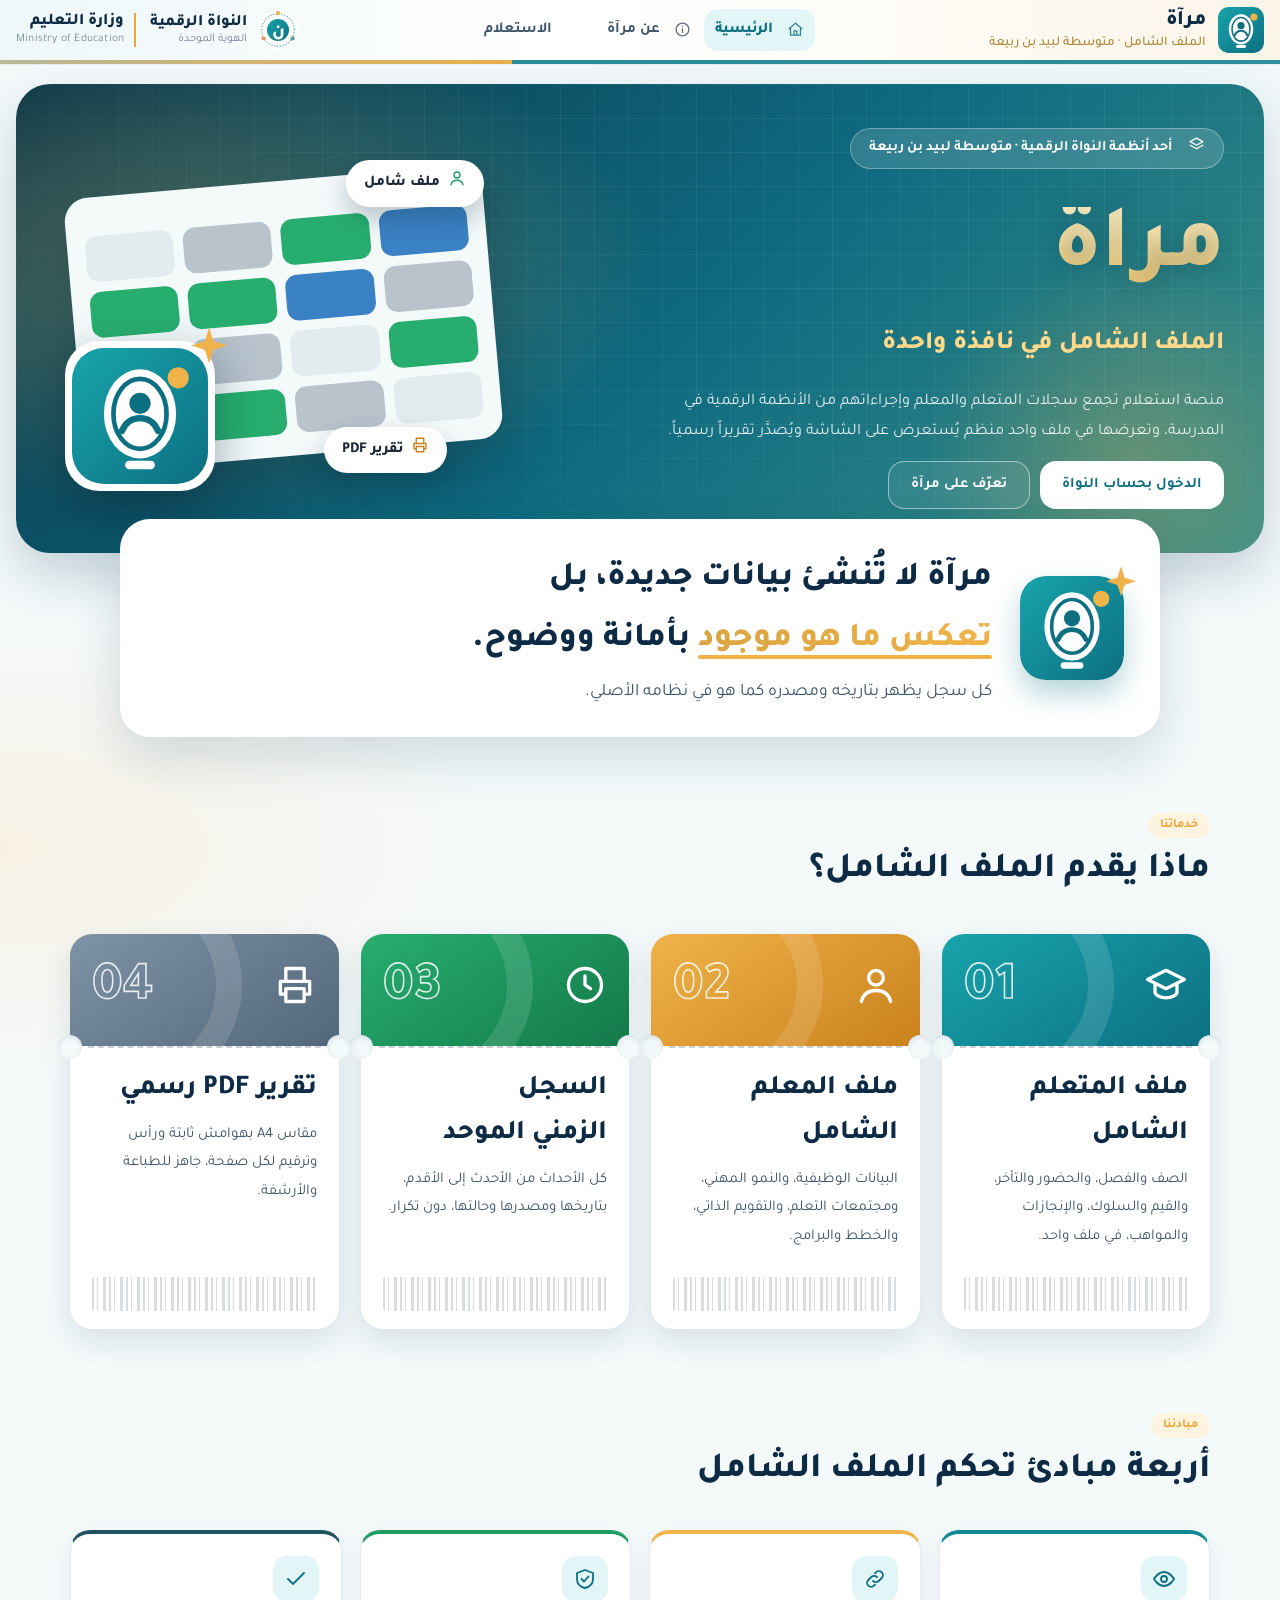
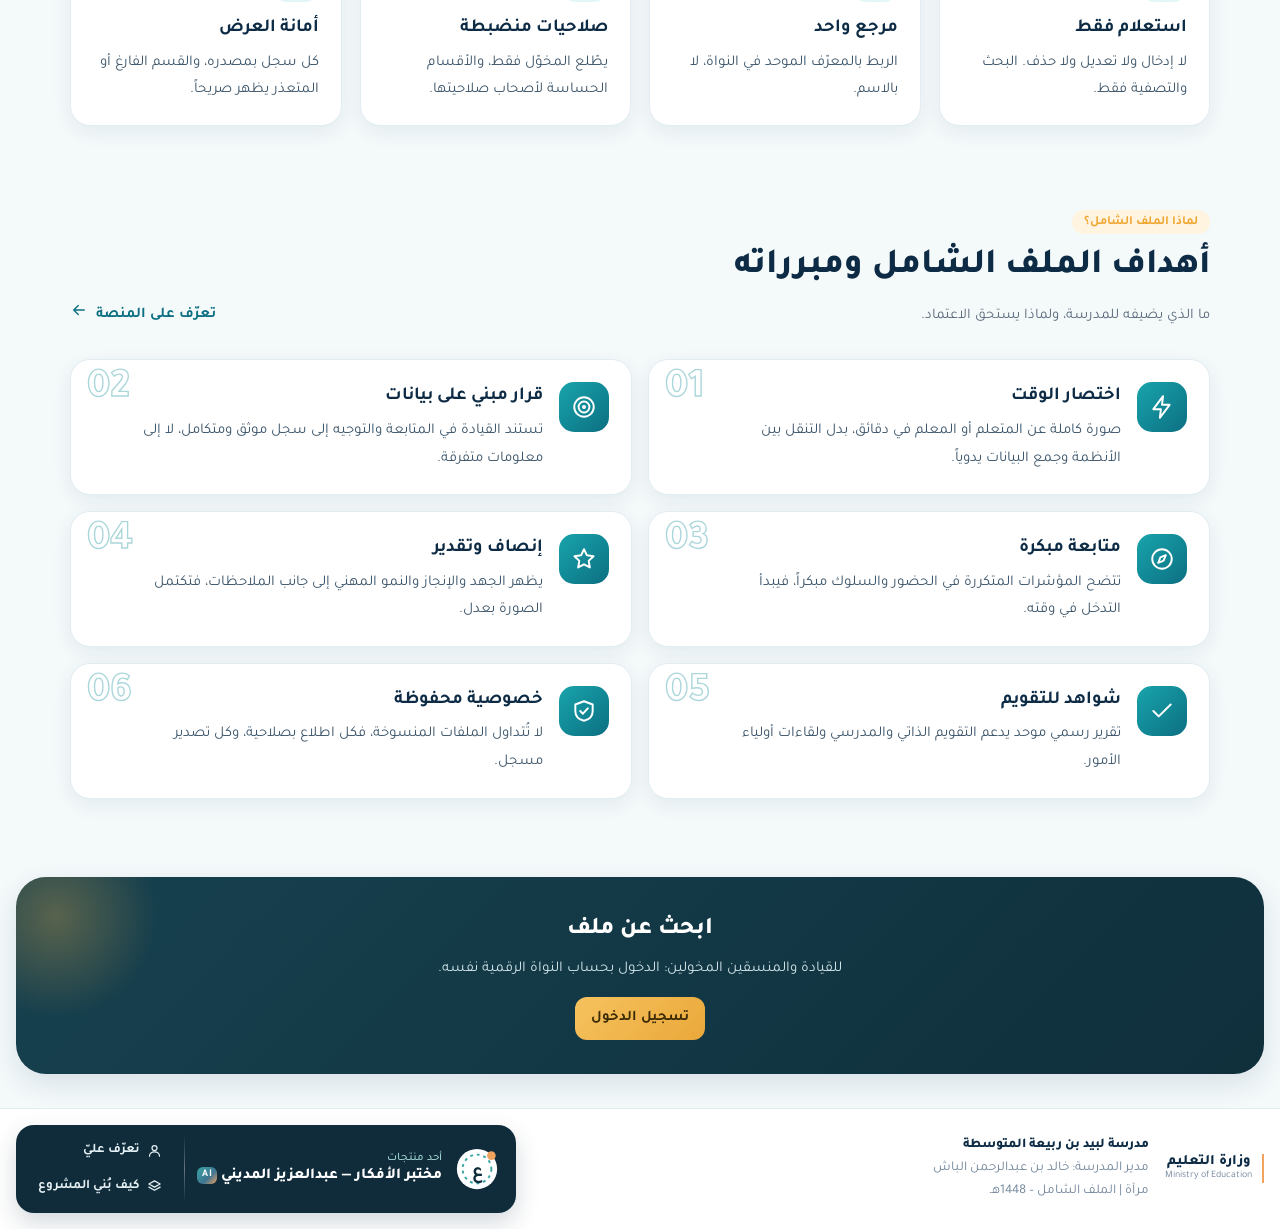
==== commit 615918fa: "توحيد القائمة وشريط الإعلانات وبطاقة الترحيب (الدفعة الأولى) - قائمة التنقل: ما لا يتسع ينتقل إلى «ا" ====
--- a/site/index.html
+++ b/site/index.html
@@ -92,7 +92,7 @@
 <section class="qs" id="prn"><div class="hh rv"><div><small>مبادئنا</small><h2>أربعة مبادئ تحكم الملف الشامل</h2></div></div><div class="mr-prn"><div class="mr-pc rv"><i data-ico="eye"></i><b>استعلام فقط</b><p>لا إدخال ولا تعديل ولا حذف. البحث والتصفية فقط.</p></div><div class="mr-pc rv"><i data-ico="link"></i><b>مرجع واحد</b><p>الربط بالمعرّف الموحد في النواة، لا بالاسم.</p></div><div class="mr-pc rv"><i data-ico="shield2"></i><b>صلاحيات منضبطة</b><p>يطّلع المخوّل فقط، والأقسام الحساسة لأصحاب صلاحيتها.</p></div><div class="mr-pc rv"><i data-ico="check"></i><b>أمانة العرض</b><p>كل سجل بمصدره، والقسم الفارغ أو المتعذر يظهر صريحاً.</p></div></div></section>
 <section class="qs" id="goals"><div class="hh rv"><div><small>لماذا الملف الشامل؟</small><h2>أهداف الملف الشامل ومبرراته</h2><p class="hh-d">ما الذي يضيفه للمدرسة، ولماذا يستحق الاعتماد.</p></div><a href="about.html" class="hl-a">تعرّف على المنصة <i data-ico="arrow"></i></a></div><div class="mr-goals"><div class="mr-gl rv"><span class="mr-gn">01</span><i data-ico="bolt"></i><div><b>اختصار الوقت</b><p>صورة كاملة عن المتعلم أو المعلم في دقائق، بدل التنقل بين الأنظمة وجمع البيانات يدوياً.</p></div></div><div class="mr-gl rv"><span class="mr-gn">02</span><i data-ico="target"></i><div><b>قرار مبني على بيانات</b><p>تستند القيادة في المتابعة والتوجيه إلى سجل موثق ومتكامل، لا إلى معلومات متفرقة.</p></div></div><div class="mr-gl rv"><span class="mr-gn">03</span><i data-ico="compass"></i><div><b>متابعة مبكرة</b><p>تتضح المؤشرات المتكررة في الحضور والسلوك مبكراً، فيبدأ التدخل في وقته.</p></div></div><div class="mr-gl rv"><span class="mr-gn">04</span><i data-ico="star"></i><div><b>إنصاف وتقدير</b><p>يظهر الجهد والإنجاز والنمو المهني إلى جانب الملاحظات، فتكتمل الصورة بعدل.</p></div></div><div class="mr-gl rv"><span class="mr-gn">05</span><i data-ico="check"></i><div><b>شواهد للتقويم</b><p>تقرير رسمي موحد يدعم التقويم الذاتي والمدرسي ولقاءات أولياء الأمور.</p></div></div><div class="mr-gl rv"><span class="mr-gn">06</span><i data-ico="shield2"></i><div><b>خصوصية محفوظة</b><p>لا تُتداول الملفات المنسوخة، فكل اطلاع بصلاحية، وكل تصدير مسجل.</p></div></div></div></section>
 <div class="ctab rv"><h2>ابحث عن ملف</h2><p>للقيادة والمنسقين المخولين: الدخول بحساب النواة الرقمية نفسه.</p><a class="btn gold" href="login.html" data-login="1">تسجيل الدخول</a></div>
-<div id="ftr"></div><script src="assets/config.js"></script><script src="assets/chrome.js"></script><script src="assets/about-icons.js"></script><script>
+<div id="ftr"></div><script src="assets/config.js"></script><script src="assets/chrome.js"></script><script src="assets/unified-kit.js"></script><script src="assets/about-icons.js"></script><script>
 pubInit("index.html");
 document.querySelectorAll(".tk").forEach(t=>{t.onclick=()=>t.classList.toggle("on");t.onkeydown=e=>{if(e.key==="Enter"||e.key===" "){e.preventDefault();t.classList.toggle("on")}}});
 </script></body></html>
--- a/site/assets/ui.css
+++ b/site/assets/ui.css
@@ -474,3 +474,9 @@
 .fd{display:flex;gap:10px;padding:9px 0;border-bottom:1px solid var(--line)}.fd:last-child{border-bottom:0;padding-bottom:0}
 .fd-ic{width:32px;height:32px;border-radius:10px;display:grid;place-items:center;background:var(--brandsoft);color:var(--brand2);flex:none}.fd-ic.b{background:var(--acc2soft);color:var(--acc2ink)}
 .fd-ic .ico{width:17px;height:17px}.fd small{display:block;color:var(--muted)}.fd>div{min-width:0}
+/* قائمة الجوال في الموقع العام: الأيقونة والنص في سطر واحد، وأيقونة «الاستعلام» بلون النص لا بالأبيض */
+@media (max-width:860px){
+  .pubsite header nav a,.pubsite header nav a.only-m{display:flex!important;align-items:center;gap:10px;min-height:48px}
+  .pubsite header nav a .ico{margin:0}
+  .pubsite header nav a[data-login]:not(.on) .ico{stroke:currentColor}
+}
--- a/site/assets/mirat.css
+++ b/site/assets/mirat.css
@@ -104,3 +104,116 @@
 .mr-gl b{display:block;font-size:1.15rem;margin-bottom:4px} .mr-gl p{margin:0;color:var(--ink2);line-height:1.85}
 .mr-gn{position:absolute;inset-inline-end:16px;top:10px;font:800 2.6rem/1 Tajawal,sans-serif;color:transparent;-webkit-text-stroke:1.4px color-mix(in srgb,var(--brand) 35%,transparent)}
 @media(max-width:760px){.mr-goals{grid-template-columns:1fr}}
+/* شريط الأنظمة المعروضة في الملف */
+.btn.sm{padding:7px 12px;font-size:.84rem;min-height:36px}
+.mr-flt{padding:12px 14px;margin:14px 0 0}
+.mr-flt-h{display:flex;align-items:center;gap:8px 12px;flex-wrap:wrap}
+.mr-flt-t{display:flex;align-items:baseline;gap:4px 10px;flex-wrap:wrap;flex:1;min-width:0} .mr-flt-t>b{display:flex;align-items:center;gap:6px;font-size:1.02rem}
+.mr-flt-a{display:flex;gap:6px;flex-wrap:wrap}
+.mr-flt-h .btn{display:inline-flex;flex-direction:row;align-items:center;gap:6px;margin:0}
+.mr-flt-tip{margin:6px 0 12px}
+.mr-custom{background:var(--c3b);color:var(--c3f)}
+
+/* ملاءمة الجوال */
+@media (max-width:640px){
+  .mr-hero{padding:16px}.mr-hero-t{gap:10px}.mr-hero-t h2{font-size:1.2rem}.mr-mark svg{width:44px;height:44px}
+  .mr-kind{display:flex}.mr-kind button{flex:1;justify-content:center;padding:10px 8px}
+  .mr-hit{padding:10px 12px;gap:6px 10px;flex-wrap:wrap}.mr-hit>.ico{display:none}.mr-hit-t{flex:1 1 calc(100% - 60px)}.mr-hit-m{flex-basis:100%;justify-content:flex-start;padding-inline-start:52px}
+  .mr-id{padding:16px}.mr-id-t{min-width:0}.mr-id-t h2{font-size:1.25rem}.mr-uuid{overflow-wrap:anywhere;font-size:.72rem}
+  .mr-dl{grid-template-columns:repeat(2,minmax(0,1fr));gap:10px 12px}.mr-dl dd{overflow-wrap:anywhere}
+  .mr-flt{padding:12px}.mr-flt-a{width:100%}.mr-flt-a .btn{flex:1;justify-content:center;padding-inline:6px}
+  .mr-jump{top:4px}.mr-jump a{padding:8px 10px;font-size:.88rem}
+  .mr-kpis{grid-template-columns:repeat(2,minmax(0,1fr))}.mr-kpi.main{grid-column:1/-1}.mr-kpi{padding:12px}.mr-kpi b{font-size:1.45rem}
+  .mr-map{grid-template-columns:1fr}
+  .mr-sec{padding:12px}.mr-sec header{gap:6px 8px}.mr-sec h5{flex-basis:100%}
+  .mr-t{font-size:.82rem}
+}
+nav.mr-jump{flex-direction:row;flex-wrap:nowrap;justify-content:flex-start;flex:none}
+/* الجوال: ترويسة لوحة التحكم لا تلتصق بأعلى الشاشة (ثلاثة أسطر تحجب المحتوى)، ويبقى شريط التنقل داخل الملف ملتصقاً */
+@media (max-width:640px){
+  header.dash{position:relative}
+  nav.mr-jump{top:0;margin-inline:-4px;border-radius:0 0 14px 14px;justify-content:space-between}
+  nav.mr-jump a{flex:1 1 0;min-width:0;justify-content:center;padding:8px 4px;font-size:.82rem;white-space:normal;text-align:center;line-height:1.3}
+  nav.mr-jump a .ico{display:none}
+  .pagebar .pb{gap:4px}
+}
+
+/* ===== الصلاحيات ===== */
+.mr-pm-h{padding:20px 22px;margin-bottom:14px}
+.mr-pm-in{display:flex;gap:14px;align-items:flex-start}.mr-pm-in h2{font-size:1.25rem;font-weight:800}.mr-pm-in p{margin:4px 0 0;max-width:760px}
+.mr-pm-legend{list-style:none;margin:16px 0;padding:0;display:grid;grid-template-columns:repeat(3,minmax(0,1fr));gap:10px}
+.mr-pm-legend li{display:grid;grid-template-columns:auto 1fr;gap:2px 8px;align-items:center;background:var(--soft);border-radius:14px;padding:10px 12px}
+.mr-pm-legend .ico{width:20px;height:20px;color:var(--brand2);grid-row:span 2}.mr-pm-legend span{color:var(--ink2);font-size:.82rem;line-height:1.6}
+.mr-pm{padding:16px 18px}
+.mr-pm-bar{display:flex;gap:10px;align-items:center;flex-wrap:wrap;margin-bottom:12px}
+.mr-pm-bar .mr-search{flex:1;min-width:220px}.mr-search-c input{padding:9px 0;font-size:.98rem}
+.mr-seg{display:inline-flex;gap:4px;background:var(--surface);border:1px solid var(--line);border-radius:12px;padding:3px}
+.mr-seg button{border:0;background:none;font:inherit;font-weight:700;font-size:.88rem;color:var(--ink2);padding:8px 14px;border-radius:9px;cursor:pointer;min-height:40px}
+.mr-seg button[aria-checked="true"]{background:var(--grad);color:#fff}
+.mr-pm-t td{vertical-align:middle}.mr-pm-t td small{display:flex;flex-wrap:wrap;gap:4px 6px;align-items:center;color:var(--muted);margin-top:2px}
+.mr-pm-t td>b{display:block}.mr-pm-t th.c,.mr-pm-t td.c{text-align:center;width:120px}.mr-pm-t .st{width:150px;font-size:.8rem}
+.mr-pm-t tr.lead td{background:var(--soft)}
+.mr-ck{position:relative;display:inline-grid;place-items:center;cursor:pointer;min-width:44px;min-height:44px}
+.mr-ck input{position:absolute;inset:0;width:100%;height:100%;margin:0;opacity:0;cursor:pointer}
+.mr-ck span{pointer-events:none;width:24px;height:24px;border-radius:7px;border:2px solid var(--line);background:var(--surface);display:grid;place-items:center;transition:background .12s,border-color .12s}
+.mr-ck input:checked+span{background:var(--brand);border-color:var(--brand)}
+.mr-ck input:checked+span::after{content:"";width:6px;height:11px;border:solid #fff;border-width:0 2.5px 2.5px 0;transform:translateY(-1px) rotate(45deg)}
+.mr-ck input:focus-visible+span{outline:3px solid var(--brand);outline-offset:2px}
+.mr-ck input:disabled+span{opacity:.5;cursor:not-allowed}
+.mr-sv{display:inline-flex;align-items:center;gap:4px;color:var(--muted)}.mr-sv .ico{width:16px;height:16px}.mr-sv.ok{color:var(--ok)}.mr-sv.bad{color:var(--bad)}
+.vh{position:absolute;width:1px;height:1px;overflow:hidden;clip:rect(0 0 0 0)}
+@media (max-width:760px){.mr-pm-legend{grid-template-columns:1fr}}
+@media (max-width:640px){
+  .mr-pm-h,.mr-pm{padding:14px}.mr-seg{display:flex;width:100%}.mr-seg button{flex:1;padding:8px 6px}
+  .mr-pm-t thead{display:none}.mr-pm-t,.mr-pm-t tbody,.mr-pm-t tr,.mr-pm-t td{display:block;width:auto}
+  .mr-pm-t tr{display:grid;grid-template-columns:repeat(3,minmax(0,1fr));border-bottom:1px solid var(--line);padding:10px 4px}
+  .mr-pm-t td{border:0;padding:4px}.mr-pm-t td:first-child,.mr-pm-t td.st{grid-column:1/-1}.mr-pm-t td.st:empty{display:none}
+  .mr-pm-t td.c{width:auto;display:flex;flex-direction:column;align-items:center;font-size:.76rem;color:var(--ink2)}
+  .mr-pm-t td.c::before{content:attr(data-l);font-weight:700}
+}
+
+/* ===== صورة المستخدم في الترويسة ===== */
+.duser{display:inline-flex;align-items:center;gap:8px;text-decoration:none;color:inherit;min-height:44px}
+.dav{width:34px;height:34px;border-radius:50%;flex:none;display:grid;place-items:center;overflow:hidden;background:rgba(255,255,255,.16);color:#fff;font-weight:800;font-size:.95rem;border:2px solid rgba(255,255,255,.55)}
+.dav img{width:100%;height:100%;object-fit:cover;display:block}
+.duser:hover .dname,.duser:focus-visible .dname{text-decoration:underline}
+
+/* ===== سجلات المشاهدة ===== */
+.mr-lg-f{padding:20px 22px;margin-bottom:14px}.mr-lg{padding:16px 18px;margin-top:14px}
+.mr-lg-g{display:grid;grid-template-columns:repeat(5,minmax(0,1fr));gap:10px;margin:16px 0}
+.mr-lg-g label{display:flex;flex-direction:column;gap:4px;font-size:.84rem;font-weight:700;color:var(--ink2);min-width:0}
+.mr-lg-g label.mr-lg-q{grid-column:1/-1}
+.mr-lg-g select,.mr-lg-g input[type=date]{min-height:44px;border-radius:12px;border:1px solid var(--line);background:var(--surface);color:var(--ink);font:inherit;font-weight:500;padding:0 10px;width:100%}
+.mr-lg .mr-t td{vertical-align:middle}.mr-lg .mr-t td small{display:block;color:var(--muted);font-size:.78rem}
+.mr-lg-t td:first-child{white-space:nowrap}.mr-lg-t .sm-t{font-size:.8rem;color:var(--ink2);line-height:1.7}
+.mr-lnk{border:0;background:none;padding:0;font:inherit;color:var(--brand2);cursor:pointer;text-align:start}.mr-lnk:hover b{text-decoration:underline}
+@media (max-width:900px){.mr-lg-g{grid-template-columns:repeat(2,minmax(0,1fr))}}
+@media (max-width:640px){.mr-lg-f,.mr-lg{padding:14px}.mr-lg-g{grid-template-columns:1fr 1fr}.mr-lg-g label:first-child{grid-column:1/-1}}
+@media (max-width:640px){
+  .mr-lg-t thead{display:none}.mr-lg-t,.mr-lg-t tbody{display:block}
+  .mr-lg-t tr{display:grid;grid-template-columns:1fr auto;gap:2px 10px;padding:10px 4px;border-bottom:1px solid var(--line)}
+  .mr-lg-t td{display:block;border:0;padding:2px 0}
+  .mr-lg-t td:nth-child(1){grid-column:1;grid-row:1}.mr-lg-t td:nth-child(3){grid-column:2;grid-row:1}
+  .mr-lg-t td:nth-child(2),.mr-lg-t td:nth-child(4),.mr-lg-t td:nth-child(5){grid-column:1/-1}.mr-lg-t td:nth-child(5):empty{display:none}
+  .mr-lg-t td:nth-child(1) small.dd{display:inline;margin-inline-start:6px}
+  .mr-lg-t td:nth-child(2)::before{content:"المستخدم: ";color:var(--muted);font-size:.78rem}.mr-lg-t td:nth-child(4)::before{content:"الملف: ";color:var(--muted);font-size:.78rem}
+  .mr-lg-t td:nth-child(2) b,.mr-lg-t td:nth-child(4) b{display:inline}
+}
+.mr-lg-t .badge{white-space:nowrap}
+
+/* ===== مكتبي الإلكتروني ===== */
+.mr-desk-h{padding:20px 22px;margin-bottom:14px}
+.mr-desk-q{display:flex;gap:10px;align-items:center;flex-wrap:wrap;margin-top:16px}.mr-desk-q .mr-search{flex:1;min-width:220px}.mr-desk-q .btn{min-height:46px}
+.mr-tiles{display:grid;grid-template-columns:repeat(auto-fill,minmax(230px,1fr));gap:12px;margin-bottom:14px}
+.mr-tile{display:flex;align-items:center;gap:12px;padding:16px;text-decoration:none;color:var(--ink);transition:transform .15s,box-shadow .15s}
+.mr-tile:hover{transform:translateY(-2px);box-shadow:0 10px 24px rgba(13,43,69,.1)}.mr-tile>.ico:last-child{width:18px;height:18px;color:var(--muted);transform:scaleX(-1)}
+.mr-tile-t{flex:1;min-width:0}.mr-tile-t b{display:block;font-size:1rem}.mr-tile-t small{display:block;color:var(--ink2);font-size:.84rem;line-height:1.6}
+.mr-desk-c{display:grid;grid-template-columns:repeat(auto-fit,minmax(340px,1fr));gap:14px;align-items:start}.mr-desk-c .mr-lg{margin-top:0}
+.mr-h .mr-more{margin-inline-start:auto;font-size:.84rem;font-weight:700;color:var(--brand2);text-decoration:none}.mr-h .mr-more:hover{text-decoration:underline}
+.mr-h{display:flex;align-items:center;gap:8px}
+.ubg.mr-dn{border:0;padding:0;margin:0;box-shadow:none;background:none}
+.mr-dl{list-style:none;margin:12px 0 0;padding:0}.mr-dl li{display:flex;justify-content:space-between;gap:10px;padding:9px 0;border-bottom:1px solid var(--line);font-size:.9rem}.mr-dl li:last-child{border-bottom:0}.mr-dl span{color:var(--ink2);font-size:.82rem}
+@media (max-width:640px){.mr-desk-h{padding:14px}.mr-desk-q .mr-seg{width:100%}.mr-desk-q .mr-seg button{flex:1}.mr-desk-q .btn{width:100%}.mr-desk-c{grid-template-columns:1fr}}
+.mr-tile-t b .badge{margin-inline-start:6px;font-size:.72rem;vertical-align:middle}
+.mr-desk-c .mr-kpis{grid-template-columns:repeat(2,minmax(0,1fr))}
+ul.mr-dl{display:block;columns:auto;column-count:auto}ul.mr-dl li{width:100%;break-inside:avoid}
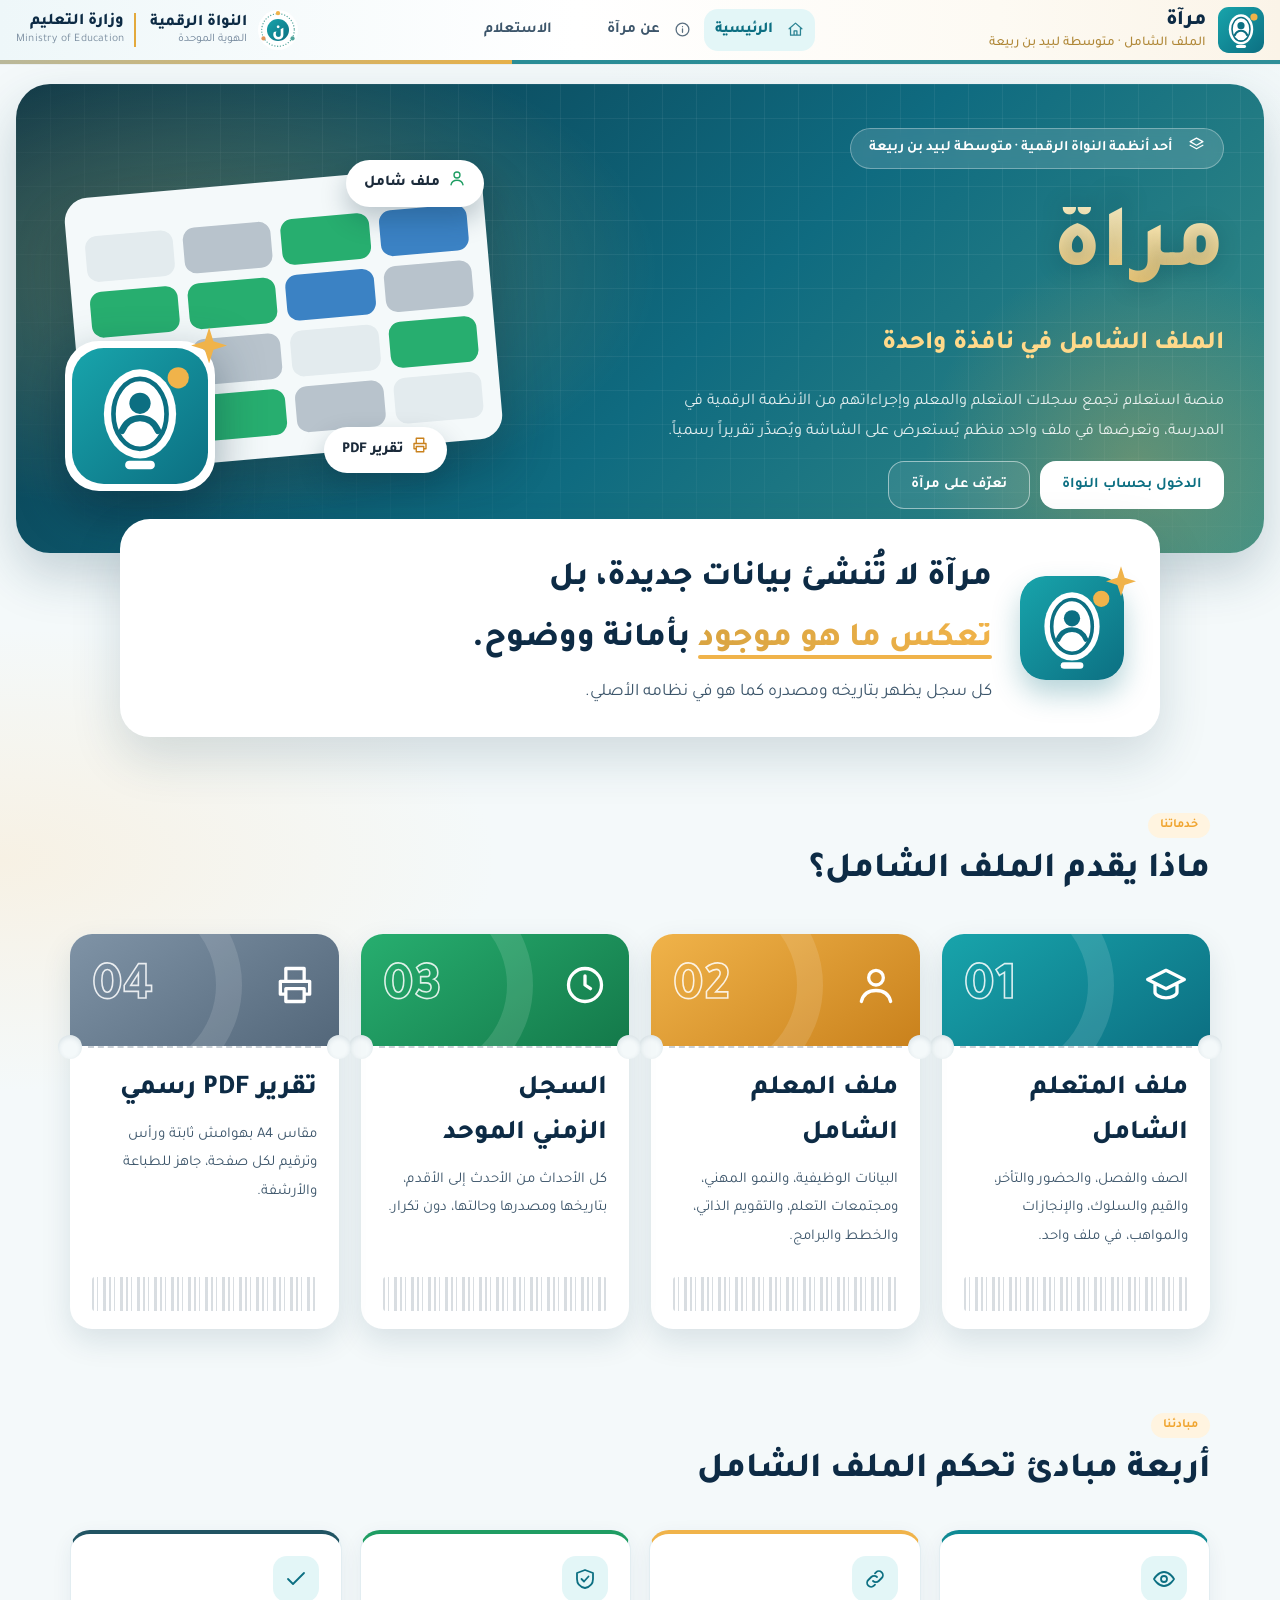
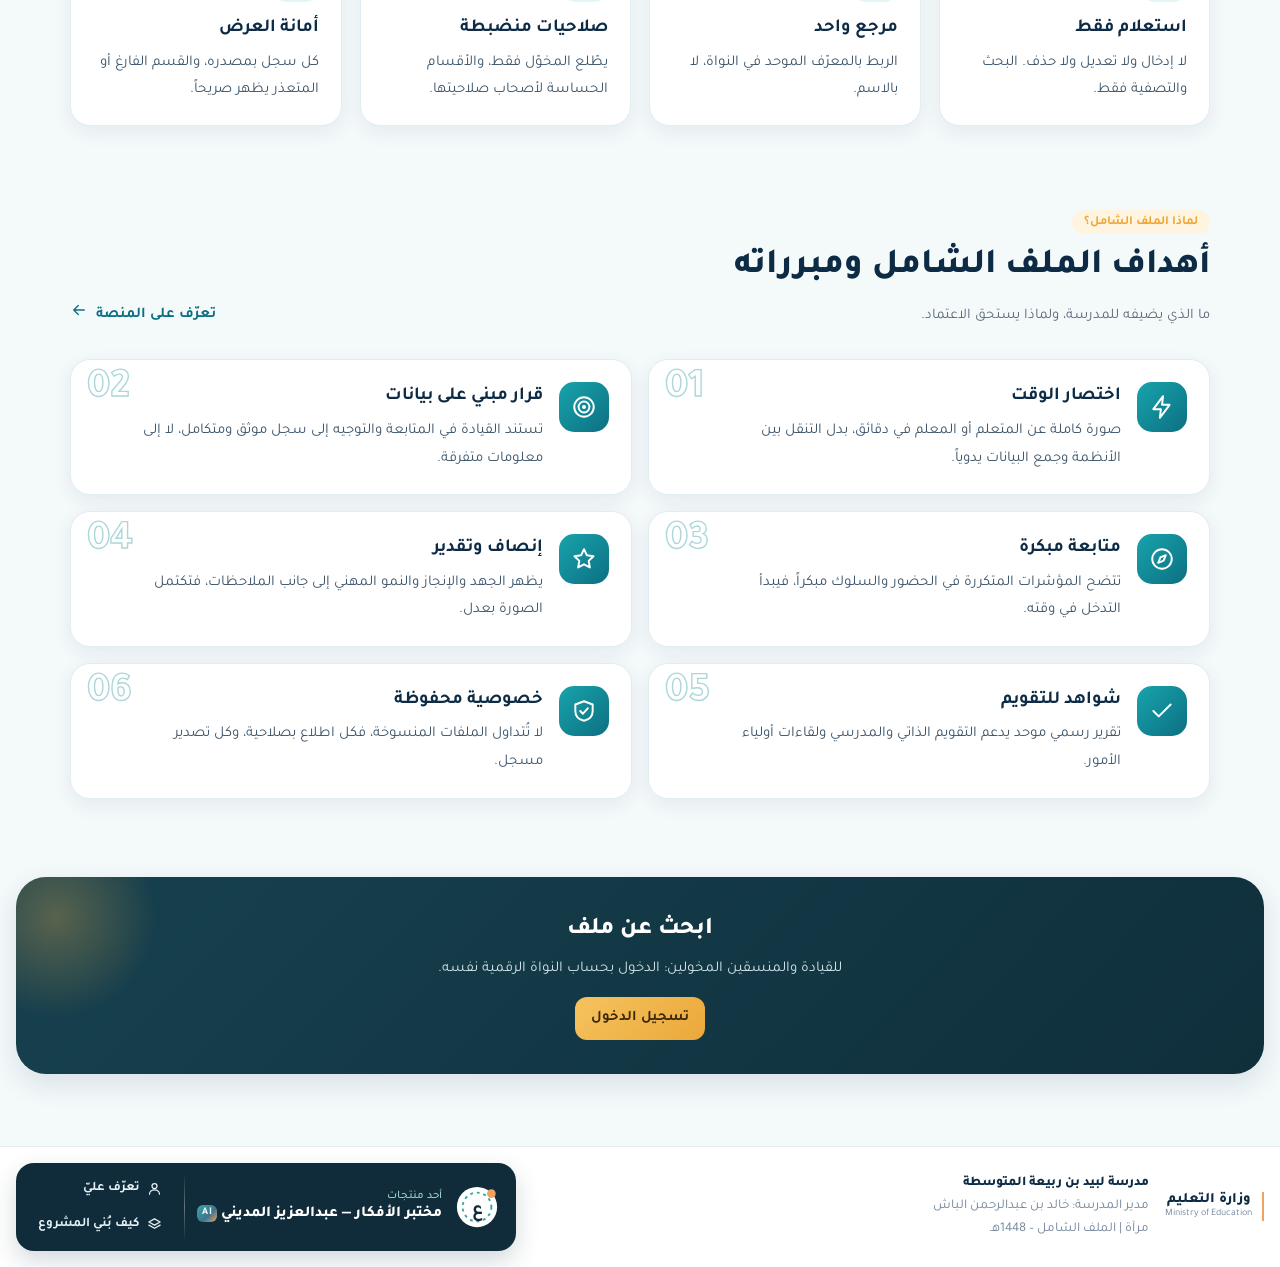
==== commit b389240e: "الطباعة الموحدة للنواة الرقمية: ترويسة وتذييل ورمز تحقق QR في كل صفحة لكل التقارير Co-Authored-By: C" ====
--- a/site/index.html
+++ b/site/index.html
@@ -95,4 +95,4 @@
 <div id="ftr"></div><script src="assets/config.js"></script><script src="assets/chrome.js"></script><script src="assets/unified-kit.js"></script><script src="assets/about-icons.js"></script><script>
 pubInit("index.html");
 document.querySelectorAll(".tk").forEach(t=>{t.onclick=()=>t.classList.toggle("on");t.onkeydown=e=>{if(e.key==="Enter"||e.key===" "){e.preventDefault();t.classList.toggle("on")}}});
-</script></body></html>
+</script><script src="https://i3zalmadeni.github.io/digital-core/assets/report-kit.js?v=20261120a"></script><script>window.ReportKit&&ReportKit.install({system:"mirat",systemName:"مرآة | الملف الشامل",root:["#doc","#main","main"]});</script></body></html>
--- a/site/assets/core.css
+++ b/site/assets/core.css
@@ -69,7 +69,7 @@
 .btn.sec{background:var(--brandsoft);color:var(--brand2)} .btn.bad{background:var(--bad);color:#fff} .btn.sm{padding:5px 11px;font-size:.82rem}
 .btn.gold{background:linear-gradient(135deg,#f6c25e,#eaa83a);color:#3b2a06}
 .card{background:var(--surface);border:1px solid var(--line);border-radius:20px;padding:18px;box-shadow:var(--shadow);transition:transform .2s,box-shadow .2s}
-.grid{display:grid;grid-template-columns:repeat(auto-fit,minmax(210px,1fr));gap:14px}
+.grid{display:grid;grid-template-columns:repeat(auto-fit,minmax(min(210px,100%),1fr));gap:14px}
 .grid>.card:hover,.stat:hover{transform:translateY(-4px);box-shadow:var(--shadow2)}
 .stat{border-radius:20px;padding:16px 18px;border:1px solid transparent;background:var(--c0b);color:var(--c0f);box-shadow:var(--shadow);transition:transform .2s,box-shadow .2s}
 .grid>.stat:nth-child(6n+2){background:var(--c1b);color:var(--c1f)}.grid>.stat:nth-child(6n+3){background:var(--c2b);color:var(--c2f)}
@@ -86,7 +86,7 @@
 .bar{display:flex;gap:8px;flex-wrap:wrap;margin-bottom:14px;align-items:center}.bar>*{width:auto;flex:1 1 160px}.bar .btn{flex:0 0 auto}
 .ov{position:fixed;inset:0;background:rgba(10,30,40,.5);display:flex;align-items:flex-start;justify-content:center;overflow:auto;padding:20px;z-index:50;animation:fin .2s}
 .md{background:var(--surface);border-radius:22px;padding:22px;width:100%;max-width:640px;box-shadow:var(--shadow2);animation:rise .25s}
-.fg{display:grid;grid-template-columns:repeat(auto-fit,minmax(220px,1fr));gap:10px}.fg label,.md label{display:block;font-size:.85rem;color:var(--ink2);margin:6px 0 3px}.fg .full{grid-column:1/-1}
+.fg{display:grid;grid-template-columns:repeat(auto-fit,minmax(min(220px,100%),1fr));gap:10px}.fg label,.md label{display:block;font-size:.85rem;color:var(--ink2);margin:6px 0 3px}.fg .full{grid-column:1/-1}
 .tabs{display:flex;gap:6px;margin:0 0 16px;flex-wrap:wrap}.tabs button{width:auto;background:var(--surface);color:var(--ink);border:1px solid var(--line);border-radius:99px;padding:7px 16px;font:inherit;cursor:pointer}.tabs button.on{background:var(--grad);color:#fff;border-color:transparent}
 .toast{position:fixed;bottom:18px;left:50%;transform:translateX(-50%);background:var(--navy);color:#fff;padding:10px 18px;border-radius:14px;z-index:99;animation:rise .25s}.toast.bad{background:var(--bad)}
 .item{border:1px solid var(--line);border-radius:14px;padding:12px;margin-bottom:8px;background:var(--surface)}.item small{color:var(--muted)}
@@ -175,7 +175,7 @@
 .hero .b1{width:220px;height:220px;background:#f0b34a;inset:auto auto -90px 8%;opacity:.28}.hero .b2{width:260px;height:260px;background:#7fd6d2;inset:-90px 30% auto auto;opacity:.25;animation-delay:-3s}
 .kstrip{display:grid;grid-template-columns:repeat(auto-fit,minmax(170px,1fr));gap:14px;margin:-34px 0 6px;position:relative;z-index:2}
 .kstrip .kpi{background:var(--surface);color:var(--ink);border:1px solid var(--line)}.kstrip .kpi b{color:var(--brand2)}
-.steps{counter-reset:s;display:grid;grid-template-columns:repeat(auto-fit,minmax(220px,1fr));gap:14px}
+.steps{counter-reset:s;display:grid;grid-template-columns:repeat(auto-fit,minmax(min(220px,100%),1fr));gap:14px}
 .steps .card{position:relative;padding-top:34px}.steps .card::before{counter-increment:s;content:counter(s);position:absolute;top:-14px;inset-inline-start:18px;width:34px;height:34px;border-radius:50%;display:grid;place-items:center;background:var(--grad);color:#fff;font-weight:800;box-shadow:var(--shadow)}
 .cta{background:linear-gradient(135deg,var(--navy2),var(--navy));color:#fff;border-radius:28px;padding:34px;text-align:center;margin:34px 0}.cta h2{color:#fff;margin-bottom:8px}.cta p{color:#cfe3e8;margin:0 0 18px}
 @media (max-width:860px){.hero.hero2{grid-template-columns:1fr;padding:34px 0 50px}.hero2 .ht,.hero2 .hv{padding-inline:16px}.hero2 .hv{order:-1}.core-ic{width:150px}}
@@ -200,7 +200,7 @@
 .hero.slim{padding:34px 0 42px}.hero.slim h1{font-size:clamp(1.6rem,4vw,2.3rem)}
 .hero.slim .core-ic{width:min(150px,40vw)}
 .em2{font-size:1.5rem;background:rgba(255,255,255,.75)}
-.kstrip2{display:grid;grid-template-columns:repeat(auto-fit,minmax(200px,1fr));gap:14px}
+.kstrip2{display:grid;grid-template-columns:repeat(auto-fit,minmax(min(200px,100%),1fr));gap:14px}
 .mt2{margin-top:18px}
 .pubcard h2{margin-bottom:2px}.yr2{background:var(--c4b);color:var(--c4f);border-radius:99px;padding:5px 14px;font-weight:700;font-size:.9rem}.yr2 i{display:inline-block;width:8px;height:8px;border-radius:50%;background:#f0b34a;margin-inline-end:8px;box-shadow:0 0 0 4px rgba(240,179,74,.3)}
 .fac .meta{display:flex;gap:10px;flex-wrap:wrap;margin-top:8px;color:var(--ink2);font-size:.84rem}.fac .meta span{background:var(--soft);border-radius:99px;padding:2px 10px}
@@ -215,7 +215,7 @@
 .empty .big{display:grid;place-items:center;color:var(--brand)}.empty .big .ico{width:46px;height:46px}
 .fac .meta .ico{width:14px;height:14px;vertical-align:-2px;margin-inline-end:4px}
 .hero .tag .ico{stroke:#fff}.btn .tg .ico{width:17px;height:17px}
-.pgrid{grid-template-columns:repeat(auto-fill,minmax(250px,1fr))}
+.pgrid{grid-template-columns:repeat(auto-fill,minmax(min(250px,100%),1fr))}
 .person{display:flex;gap:14px;align-items:center;padding:14px}
 .person .av{width:46px;height:46px;border-radius:14px;flex:none;display:grid;place-items:center;font-weight:800;font-size:1.2rem;color:#fff;background:var(--grad)}
 .person.lead .av{background:linear-gradient(135deg,#f6c25e,#eaa83a);color:#3b2a06}
@@ -333,7 +333,7 @@
 .vt{display:flex;gap:8px;margin-inline-start:auto}.vt button{display:inline-flex;align-items:center;gap:8px;padding:9px 18px;border-radius:16px;border:1px solid var(--line);background:#fff;font:inherit;font-weight:600;color:var(--ink);cursor:pointer;box-shadow:var(--shadow)}
 .vt button.on{background:linear-gradient(135deg,#2f8f99,#1f6b7e);color:#fff;border-color:transparent}.vt .ico{width:17px;height:17px}
 /* البطاقات الملوّنة */
-.tgrid{display:grid;grid-template-columns:repeat(auto-fill,minmax(270px,1fr));gap:16px;max-width:1280px;margin:0 auto;padding-inline:16px}
+.tgrid{display:grid;grid-template-columns:repeat(auto-fill,minmax(min(270px,100%),1fr));gap:16px;max-width:1280px;margin:0 auto;padding-inline:16px}
 .tcard{--bg:var(--c0b);--fg:var(--c0f);position:relative;overflow:hidden;border-radius:26px;padding:20px 22px 18px;background:linear-gradient(160deg,var(--bg),#fff 130%);border:1px solid color-mix(in srgb,var(--fg) 18%,transparent);border-top:5px solid var(--fg);box-shadow:var(--shadow);transition:transform .25s,box-shadow .25s;display:flex;flex-direction:column;gap:10px;color:var(--ink);text-decoration:none}
 .tcard:hover{transform:translateY(-5px);box-shadow:var(--shadow2)}
 .tcard::after{content:"";position:absolute;inset:auto auto -46px -40px;width:130px;height:130px;border-radius:50%;background:color-mix(in srgb,var(--fg) 12%,transparent);pointer-events:none}
@@ -478,7 +478,7 @@
 @media (max-width:900px){.dr-split{grid-template-columns:1fr}.dr-row{grid-template-columns:100px 1fr 44px 46px;padding:12px}}
 .dr-insp .kv dt,.dr-insp .kv dd{opacity:1!important;animation:none!important}
 /* ===== منسوبو المدرسة التفاعلية ===== */
-.pp-lead{display:grid;grid-template-columns:repeat(auto-fit,minmax(260px,1fr));gap:14px}
+.pp-lead{display:grid;grid-template-columns:repeat(auto-fit,minmax(min(260px,100%),1fr));gap:14px}
 .pp-l{display:flex;align-items:center;gap:14px;background:#fff;border:1px solid var(--line);border-inline-start:5px solid var(--gold);border-radius:18px;padding:14px 18px;box-shadow:var(--shadow)}
 .av{width:46px;height:46px;border-radius:50%;display:grid;place-items:center;background:linear-gradient(135deg,var(--brand),var(--brand2));color:#fff;font-weight:800;font-style:normal;flex:none}
 .pp-l small{display:block;color:var(--ink2)}
@@ -487,10 +487,10 @@
 .pp-g{border-bottom:1px solid var(--line)}.pp-g summary{display:flex;align-items:center;justify-content:space-between;padding:14px 22px;cursor:pointer;font-weight:700;list-style:none}.pp-g summary::-webkit-details-marker{display:none}
 .pp-g summary::after{content:"+";font-size:1.3rem;color:var(--brand);margin-inline-start:12px;transition:transform .3s}.pp-g[open] summary::after{transform:rotate(45deg)}
 .pp-g summary b{flex:1}
-.pp-gl{display:grid;grid-template-columns:repeat(auto-fill,minmax(230px,1fr));gap:10px;padding:4px 22px 18px;animation:rowin .45s both}
+.pp-gl{display:grid;grid-template-columns:repeat(auto-fill,minmax(min(230px,100%),1fr));gap:10px;padding:4px 22px 18px;animation:rowin .45s both}
 .pp-p{display:flex;align-items:center;gap:10px;padding:8px 12px;border-radius:14px;background:#f7fbfb;border:1px solid var(--line)}.pp-p .av{width:36px;height:36px;font-size:.95rem}.pp-p small{display:block;color:var(--ink2);font-size:.8rem}
 /* ===== بطاقات المنسوبين بالصور ===== */
-.pc-grid{display:grid;grid-template-columns:repeat(auto-fill,minmax(215px,1fr));gap:18px;padding:20px 22px}
+.pc-grid{display:grid;grid-template-columns:repeat(auto-fill,minmax(min(215px,100%),1fr));gap:18px;padding:20px 22px}
 .pc{position:relative;background:#fff;border:1px solid var(--line);border-radius:22px;overflow:hidden;box-shadow:var(--shadow);transition:transform .3s,box-shadow .3s;animation:rowin .6s cubic-bezier(.2,.7,.2,1) both;animation-delay:var(--d,0s);display:flex;flex-direction:column}
 .pc:hover{transform:translateY(-6px);box-shadow:var(--shadow2)}
 .pc-ph{position:relative;display:grid;place-items:center;aspect-ratio:1;background:linear-gradient(135deg,var(--c0f),#0c6f82);overflow:hidden}
@@ -547,7 +547,7 @@
 .wb i{width:14px;height:14px;border-radius:50%;background:var(--c)}.wb b{font-size:1.25rem;color:var(--c)}.wb span{font-weight:700}.wb em{font-style:normal;color:var(--muted);font-size:.85rem}
 /* ===== مخطط المرافق ===== */
 .pl-tool{display:flex;gap:10px;align-items:center;margin-bottom:6px}.pl-tool input{flex:1;border-radius:14px}
-.plan{display:grid;grid-template-columns:repeat(auto-fit,minmax(340px,1fr));gap:20px;margin-top:6px}
+.plan{display:grid;grid-template-columns:repeat(auto-fit,minmax(min(340px,100%),1fr));gap:20px;margin-top:6px}
 .bld{border:2px solid var(--line);border-radius:6px 6px 22px 22px;padding:0 0 10px;background:#fff;position:relative;box-shadow:var(--shadow)}
 .bld::before{content:"";position:absolute;inset:-14px 12% auto 12%;height:14px;background:var(--line);clip-path:polygon(0 100%,8% 0,92% 0,100% 100%)}
 .bn{display:flex;align-items:center;gap:10px;padding:14px 20px;font-weight:800;font-size:1.1rem;background:linear-gradient(90deg,var(--c0b),#fff)}.bn .ico{width:20px;height:20px;color:var(--brand)}
@@ -669,7 +669,7 @@
 .idc-e{position:relative;z-index:1;flex:none;width:92px;height:92px;filter:drop-shadow(0 10px 18px rgba(6,40,52,.35));animation:flt 7s ease-in-out infinite}.idc-e .core-ic{width:100%;height:100%}
 .idc-m>div{position:relative;z-index:1}.idc-m small{color:#d4eef0;font-weight:700}.idc-m h3{margin:2px 0 10px;font-size:clamp(1.5rem,3vw,2.2rem)}
 .idc-t{display:flex;flex-wrap:wrap;gap:8px}.idc-t span{background:rgba(255,255,255,.18);padding:4px 14px;border-radius:99px;font-weight:700;font-size:.88rem}
-.idc-g{display:grid;grid-template-columns:repeat(auto-fit,minmax(220px,1fr))}
+.idc-g{display:grid;grid-template-columns:repeat(auto-fit,minmax(min(220px,100%),1fr))}
 .idc-c{display:flex;flex-direction:column;gap:4px;padding:20px 24px;text-decoration:none;color:var(--ink);border-inline-start:1px solid var(--line);transition:background .3s,transform .3s}.idc-c:first-child{border-inline-start:0}
 a.idc-c:hover{background:var(--acc2soft)}
 .idc-c>span{width:40px;height:40px;border-radius:13px;display:grid;place-items:center;background:var(--acc2soft);margin-bottom:6px}.idc-c .ico{width:20px;height:20px;stroke:var(--brand2)}
@@ -721,7 +721,7 @@
 .x-pt{display:flex;gap:12px;flex-wrap:wrap;align-items:center;margin-bottom:16px}.x-pt input{flex:1;min-width:200px;padding:12px 16px;border-radius:14px;border:2px solid var(--line);font:inherit}.x-pt input:focus{outline:0;border-color:var(--brand2)}
 .x-ch{display:flex;gap:8px;flex-wrap:wrap}.x-ch button{padding:8px 16px;border-radius:99px;border:2px solid var(--line);background:#fff;font:inherit;font-weight:700;cursor:pointer;transition:.25s}.x-ch button small{color:var(--ink2)}.x-ch button.on{background:var(--brand2);border-color:var(--brand2);color:#fff}.x-ch button.on small{color:#fff}
 .x-pm{display:grid;grid-template-columns:1fr 300px;gap:18px;align-items:start}
-.x-bs{display:grid;grid-template-columns:repeat(auto-fit,minmax(300px,1fr));gap:18px;align-items:end}
+.x-bs{display:grid;grid-template-columns:repeat(auto-fit,minmax(min(300px,100%),1fr));gap:18px;align-items:end}
 .x-b{position:relative}.x-roof{height:54px;display:grid;place-items:center;color:#fff;font-weight:800;background:linear-gradient(135deg,#2f5ea8,#1d3f7a);clip-path:polygon(6% 100%,0 100%,0 62%,50% 0,100% 62%,100% 100%,94% 100%);padding-top:18px}.x-roof span{display:inline-flex;gap:8px;align-items:center}.x-roof .ico{width:18px;height:18px;stroke:#fff}
 .x-fl{display:grid;grid-template-columns:62px 1fr;gap:8px;padding:8px;background:#fff;border-inline:2px solid #c9d8e4}.x-fl+.x-fl{border-top:2px dashed #dbe6ee}.x-fl em{font-style:normal;align-self:center;color:var(--ink2);font-weight:800;font-size:.82rem;text-align:center}
 .x-rs{display:flex;gap:8px;flex-wrap:wrap}.x-r{flex:1 1 90px;min-height:70px;padding:10px;border-radius:12px;border:2px solid transparent;background:#e9f5f6;font:inherit;cursor:pointer;text-align:start;display:flex;flex-direction:column;justify-content:center;gap:2px;transition:transform .3s,box-shadow .3s,opacity .3s,background .3s}
@@ -772,7 +772,7 @@
 .sy-i{flex:none;width:52px;height:52px;border-radius:16px;display:grid;place-items:center;background:linear-gradient(135deg,#e6f4f5,#f3f8ef)}.sy-i .ico{width:26px;height:26px;stroke:#0f8a94}
 .sys b{display:block;font-size:1.1rem}.sys small{color:var(--ink2)}
 .sys em{position:absolute;top:12px;inset-inline-end:14px;font-style:normal;font-size:.75rem;font-weight:800;color:#a35f0a;background:#fdf0d3;padding:2px 10px;border-radius:99px}
-.syss{grid-template-columns:repeat(auto-fit,minmax(260px,1fr))}
+.syss{grid-template-columns:repeat(auto-fit,minmax(min(260px,100%),1fr))}
 a.sys{border-style:solid;border-color:#cfe5e7;text-decoration:none;cursor:pointer;box-shadow:0 8px 22px -16px rgba(15,138,148,.55)}
 a.sys:focus-visible{outline:3px solid #0f8a94;outline-offset:3px}
 a.sys em{color:#0b6b73;background:#e0f2f3}
@@ -828,7 +828,7 @@
 .sc-gl{display:grid;grid-template-columns:repeat(4,1fr);border-bottom:1px solid var(--line)}
 .sc-gl div{padding:20px 12px;text-align:center;border-inline-start:1px solid var(--line)}.sc-gl div:first-child{border-inline-start:0}
 .sc-gl b{display:block;font-size:clamp(1.9rem,3.5vw,2.7rem);line-height:1;color:#0c6f82;font-weight:800}.sc-gl span{color:var(--ink2);font-weight:600}
-.sc-facts{margin:0;padding:8px 18px 18px;display:grid;grid-template-columns:repeat(auto-fit,minmax(250px,1fr));gap:2px 24px}
+.sc-facts{margin:0;padding:8px 18px 18px;display:grid;grid-template-columns:repeat(auto-fit,minmax(min(250px,100%),1fr));gap:2px 24px}
 .sc-facts>div{display:grid;grid-template-columns:22px auto 1fr;align-items:center;gap:10px;padding:12px 6px;border-bottom:1px dashed var(--line)}.sc-facts .ico{width:18px;height:18px;stroke:#0f8a94}
 .sc-facts dt{color:var(--ink2);font-weight:600}.sc-facts dd{margin:0;font-weight:700;text-align:end;overflow-wrap:anywhere}.sc-facts a{color:var(--brand2);text-decoration:none}
 @media (max-width:640px){.sc-gl{grid-template-columns:1fr 1fr}.sc-gl div:nth-child(3){border-inline-start:0}.sc-head{flex-direction:column;text-align:center}}
@@ -838,14 +838,14 @@
 .sc-tr span{position:relative;font-weight:700;font-size:1.1rem}.sc-tr span i{display:block;height:4px;border-radius:99px;background:linear-gradient(90deg,#0f8a94 var(--w),#e5eef0 var(--w));margin-top:6px;max-width:90px}
 .sc-tr.tot{background:#f5faf9}.sc-tr.tot span,.sc-tr.tot b{color:#0c6f82}
 @media (max-width:640px){.sc-th{display:none}.sc-tr{grid-template-columns:1fr 1fr}.sc-tr b{grid-column:1/-1}.sc-tr span::before{content:attr(data-l);display:block;color:var(--ink2);font-size:.78rem;font-weight:600}}
-.sc-tm{display:grid;grid-template-columns:repeat(auto-fit,minmax(200px,1fr));gap:14px}
+.sc-tm{display:grid;grid-template-columns:repeat(auto-fit,minmax(min(200px,100%),1fr));gap:14px}
 .sc-tm div{padding:20px 22px;border-radius:22px;background:#fff;border:1px solid var(--line);display:flex;flex-direction:column;gap:2px}
 .sc-tm b{font-size:2.4rem;line-height:1;color:#0c6f82}.sc-tm span{font-weight:700}.sc-tm small{color:var(--ink2)}
 .sc-n{margin:16px 4px;color:var(--ink2)}.sc-n b{color:#0c6f82;font-size:1.2rem}
 .sc-ft{display:flex;gap:12px;flex-wrap:wrap;align-items:center;margin-bottom:18px}.sc-s{position:relative;flex:1 1 260px}.sc-s input{width:100%;padding:12px 44px 12px 16px;border-radius:14px;border:2px solid var(--line);font:inherit}.sc-s input:focus{outline:0;border-color:var(--brand2)}.sc-s .ico{position:absolute;inset-inline-end:14px;top:50%;translate:0 -50%;width:18px;height:18px;stroke:var(--ink2)}
 .sc-ft .cnt{color:var(--ink2);font-weight:700}
 .sc-g{margin-bottom:26px}.sc-g h3{display:flex;align-items:center;gap:8px;margin:0 0 12px;font-size:1.25rem}.sc-g h3 .ico{width:20px;height:20px;stroke:#0f8a94}.sc-g h3 small{background:#e4f3f4;color:var(--brand2);padding:1px 10px;border-radius:99px;font-size:.8rem}
-.sc-fl{display:grid;grid-template-columns:repeat(auto-fill,minmax(260px,1fr));gap:12px}
+.sc-fl{display:grid;grid-template-columns:repeat(auto-fill,minmax(min(260px,100%),1fr));gap:12px}
 .sc-f{padding:16px 18px;border-radius:18px;background:#fff;border:1px solid var(--line);display:flex;flex-direction:column;gap:10px;transition:transform .3s,box-shadow .3s,border-color .3s}.sc-f:hover{transform:translateY(-3px);border-color:#0f8a94;box-shadow:var(--shadow2)}
 .sc-fh{display:flex;justify-content:space-between;gap:8px;align-items:flex-start}.sc-fh b{font-size:1.05rem}
 .sc-fm{display:flex;flex-wrap:wrap;gap:6px}.sc-fm span{background:#eef6f7;color:var(--ink2);padding:2px 10px;border-radius:99px;font-size:.82rem;font-weight:600}
@@ -916,7 +916,7 @@
 @media (max-width:820px){.wip-g{grid-template-columns:1fr}}
 
 .wip-c{transition:transform .3s,box-shadow .3s,border-color .3s}.wip-c:hover{transform:translateY(-4px);box-shadow:0 14px 26px rgba(15,138,148,.16);border-color:#9cc9cd}
-.wip-g{grid-template-columns:repeat(auto-fit,minmax(220px,1fr))}
+.wip-g{grid-template-columns:repeat(auto-fit,minmax(min(220px,100%),1fr))}
 button.wip-add{font:inherit;text-align:start;cursor:pointer;border:2px dashed #0f8a94;background:linear-gradient(160deg,#eef8f8,#fff);color:inherit}
 button.wip-add:focus-visible{outline:3px solid #f6c25e;outline-offset:2px}
 .wip-s.ok{background:#e1f3ef;color:#0c6f5a}.wip-s.ok .ico{stroke:#0c6f5a}
@@ -964,3 +964,29 @@
 button.wip-add{border:2px dashed rgba(90,58,6,.35);background:linear-gradient(160deg,#f2d79c,#dfb86c)}
 @media (max-width:820px){.wip-g{height:auto}.wip-c{min-height:92px}.wip-d{max-height:44px}}
 .hh-d{margin:8px 0 0;color:var(--mut,#5b6b7b);font-size:.92rem;line-height:1.7;max-width:60ch}
+
+/* ===== قائمة الجوال للوحة التحكم: زر «القائمة» + لائحة عمودية كاملة بدل الشريط الأفقي المقصوص ===== */
+.dmb{display:none}
+@media (max-width:760px){
+  .dn{flex-wrap:wrap;gap:8px;padding-block:8px}
+  .dmb{display:inline-flex;align-items:center;gap:8px;flex:1 1 0;min-width:0;min-height:44px;padding:0 14px;border-radius:14px;font:inherit;font-weight:700;font-size:.95rem;color:#fff;background:rgba(255,255,255,.12);border:1px solid rgba(255,255,255,.28);cursor:pointer;text-align:start}
+  .dmb:hover,.dnav.open .dmb{background:rgba(255,255,255,.2)}
+  .dmb:focus-visible{outline:2px solid #f0b34a;outline-offset:2px}
+  .dmb .ico{width:20px;height:20px;margin:0;flex:none}
+  .dmb-t{flex:1;min-width:0;overflow:hidden;text-overflow:ellipsis;white-space:nowrap}
+  .dmb-ch{width:18px;height:18px;flex:none;fill:none;stroke:currentColor;stroke-width:2.2;stroke-linecap:round;stroke-linejoin:round;transition:transform .2s}
+  .dnav.open .dmb-ch{transform:rotate(180deg)}
+  .dn .dwho{order:2;flex:none;padding-inline-start:0;border-inline-start:0}
+  .dn .dnav-in{order:3;flex:1 0 100%;display:none;flex-direction:column;gap:2px;overflow-y:auto;overflow-x:hidden;overscroll-behavior:contain;max-height:calc(100dvh - 240px);padding:6px;margin-bottom:6px;border-radius:16px;background:rgba(6,30,40,.35);border:1px solid rgba(255,255,255,.14);-webkit-overflow-scrolling:touch}
+  .dnav.open .dnav-in{display:flex;animation:dmIn .18s ease-out}
+  @keyframes dmIn{from{opacity:0;transform:translateY(-6px)}to{opacity:1;transform:none}}
+  .dnav-in a{display:flex;align-items:center;gap:10px;white-space:normal;min-height:48px;padding:10px 14px;border-radius:12px;font-size:1rem;flex:none}
+  .dnav-in a .ico{margin:0;width:20px;height:20px;flex:none}
+  .dnav-in a .bdg{margin-inline-start:auto}
+  .dnav-in a.on{background:rgba(255,255,255,.16);box-shadow:inset -4px 0 0 #f0b34a}
+  .dnav-in a.on::after{display:none}
+  .dnav .pk-more{display:none!important}
+  .dn .ub a.ub-u{display:none}
+  .dmb{flex:1 1 120px}
+}
+@media (prefers-reduced-motion:reduce){.dnav.open .dnav-in{animation:none}}
--- a/site/assets/ui.css
+++ b/site/assets/ui.css
@@ -39,7 +39,7 @@
 .lgd.dk .f{background:var(--soft);border:1px solid var(--line)}
 .lgd.dk .a{background:var(--c4b);border:1px solid var(--c4f)}
 .lgd.dk .p{background:var(--c3b);border:1px solid var(--c3f)}
-.facs{display:grid;grid-template-columns:repeat(auto-fill,minmax(250px,1fr));gap:12px}
+.facs{display:grid;grid-template-columns:repeat(auto-fill,minmax(min(250px,100%),1fr));gap:12px}
 .fac{display:flex;align-items:center;gap:12px;background:var(--surface);border:1px solid var(--line);border-radius:18px;padding:12px 14px;transition:transform .2s,box-shadow .2s}
 .fac:hover{transform:translateY(-3px);box-shadow:var(--shadow)}
 .fac-i{width:42px;height:42px;border-radius:13px;display:grid;place-items:center;background:var(--brandsoft);color:var(--brand2);flex:none}
@@ -85,7 +85,7 @@
 .pubsch td .st.approved,.pubsch td .st.pending{display:flex;flex-direction:column;gap:6px;padding:9px 10px}
 .pubsch th,.pubsch td{min-width:185px}
 .wd-b{display:flex;flex-direction:column;gap:7px}
-.tdl{display:grid;grid-template-columns:repeat(auto-fill,minmax(290px,1fr));gap:12px}
+.tdl{display:grid;grid-template-columns:repeat(auto-fill,minmax(min(290px,100%),1fr));gap:12px}
 .bkc{display:flex;flex-direction:column;gap:9px;background:var(--surface);border:1px solid var(--line);border-radius:22px;padding:15px 16px;box-shadow:var(--shadow);border-block-start:5px solid #3fae75}
 .bkc.pending{border-block-start-color:var(--gold)}
 .bkc-h{display:flex;align-items:center;justify-content:space-between;gap:8px}
@@ -232,7 +232,7 @@
 @media (max-width:640px){.sp-hero{grid-template-columns:1fr;text-align:center}.sp-av{margin:auto}.sp-chips{justify-content:center}}
 
 .lbc{max-width:none}
-.lb-pod{display:grid;grid-template-columns:repeat(auto-fit,minmax(230px,1fr));gap:16px;align-items:end;margin:8px 0 22px}
+.lb-pod{display:grid;grid-template-columns:repeat(auto-fit,minmax(min(230px,100%),1fr));gap:16px;align-items:end;margin:8px 0 22px}
 .lb-card{position:relative;display:flex;flex-direction:column;align-items:center;gap:6px;text-align:center;padding:26px 16px 20px;border-radius:24px;background:#fff;border:1px solid var(--line,#dbe7ea);text-decoration:none;color:inherit;box-shadow:0 8px 22px rgba(15,60,80,.07);transition:transform .2s,box-shadow .2s;overflow:hidden}
 .lb-card:hover{transform:translateY(-3px);box-shadow:0 14px 30px rgba(15,60,80,.12)}
 .lb-card::before{content:"";position:absolute;inset:0 0 auto 0;height:6px;background:var(--mc,#aab6bb)}
@@ -250,7 +250,7 @@
 .lb-v{font-size:30px;font-weight:800;color:var(--brand2,#1f7a86);line-height:1.1}.lb-card[data-m="1"] .lb-v{font-size:36px;color:#b87a00}.lb-v i{font-size:13px;font-style:normal;margin-inline-start:5px;color:var(--ink2,#5b6b70)}
 .rk{display:inline-grid;place-items:center;min-width:30px;height:30px;border-radius:50%;background:var(--soft,#eef3f4);font-weight:800}.rk[data-m="1"]{background:#e9a62b;color:#fff}.rk[data-m="2"]{background:#aab6bb;color:#fff}.rk[data-m="3"]{background:#c98e5e;color:#fff}
 
-.abt{display:grid;grid-template-columns:minmax(260px,380px) 1fr;gap:20px;align-items:stretch}.abt-t{background:#fff;border:1px solid var(--line,#dbe7ea);border-radius:20px;padding:22px}.abt-t p{margin:0 0 12px;line-height:1.9}
+.abt{display:grid;grid-template-columns:minmax(min(260px,100%),380px) 1fr;gap:20px;align-items:stretch}.abt-t{background:#fff;border:1px solid var(--line,#dbe7ea);border-radius:20px;padding:22px}.abt-t p{margin:0 0 12px;line-height:1.9}
 @media (max-width:760px){.abt{grid-template-columns:1fr}}
 .av{width:56px;height:56px;border-radius:50%;display:grid;place-items:center;font-weight:800;font-size:18px;color:#fff;background:linear-gradient(135deg,#3a8fa0,#5bbf8a);flex:none;letter-spacing:1px}
 .st-win{overflow:hidden;border-radius:22px;background:linear-gradient(180deg,#fff,#f3f9fa);border:1px solid var(--line,#dbe7ea);padding:18px 0;-webkit-mask-image:linear-gradient(90deg,transparent,#000 6%,#000 94%,transparent);mask-image:linear-gradient(90deg,transparent,#000 6%,#000 94%,transparent)}
@@ -289,7 +289,7 @@
 .kx-i{display:flex;flex-direction:column;align-items:center;gap:2px;padding:18px 10px;border-radius:20px;background:#fff;border:1px solid var(--line,#dbe7ea);box-shadow:0 6px 18px rgba(15,60,80,.05)}
 .kx-i i{width:44px;height:44px;border-radius:14px;display:grid;place-items:center;background:var(--brandsoft,#e4f3f5);color:var(--brand2,#1f7a86)}.kx-i i .ico{width:22px;height:22px}.kx-i b{font-size:30px;font-weight:800;color:var(--brand2,#1f7a86);line-height:1.2}.kx-i span{color:var(--ink2,#5b6b70);font-size:13px}
 @media (max-width:760px){.kx{grid-template-columns:repeat(2,1fr)}}
-.hall{display:grid;grid-template-columns:minmax(260px,380px) 1fr;gap:18px;align-items:stretch}@media (max-width:860px){.hall{grid-template-columns:1fr}}
+.hall{display:grid;grid-template-columns:minmax(min(260px,100%),380px) 1fr;gap:18px;align-items:stretch}@media (max-width:860px){.hall{grid-template-columns:1fr}}
 .spot{position:relative;display:flex;flex-direction:column;align-items:center;justify-content:center;gap:8px;text-align:center;padding:30px 18px;border-radius:26px;background:linear-gradient(160deg,#fff6dc,#fff 65%);border:1px solid #f0cf7a;box-shadow:0 16px 38px rgba(233,166,43,.22);overflow:hidden;min-height:380px}
 .spot::before{content:"";position:absolute;inset:-40% -20% auto -20%;height:70%;background:radial-gradient(closest-side,rgba(246,213,122,.45),transparent);animation:glow 4s ease-in-out infinite}@keyframes glow{50%{transform:translateY(14px);opacity:.7}}
 .spot[data-m="2"]{background:linear-gradient(160deg,#eef3f5,#fff 65%);border-color:#cfd8dc;box-shadow:0 16px 38px rgba(90,110,120,.15)}.spot[data-m="3"]{background:linear-gradient(160deg,#fbeee3,#fff 65%);border-color:#e2b48d;box-shadow:0 16px 38px rgba(185,121,74,.18)}
@@ -330,7 +330,7 @@
 .wy-n{min-width:58px;height:58px;padding:0 10px;border-radius:50%;display:grid;place-items:center;font-size:20px;font-weight:800;color:#fff;background:linear-gradient(135deg,#f6c25e,#e29a2c);box-shadow:0 6px 14px rgba(226,154,44,.35)}.wy-n .ico{width:24px;height:24px;stroke:#fff}.wy-c b{font-size:15px}.wy-c small{color:var(--ink2,#5b6b70)}
 .sp-cg{font-size:13px;font-weight:700;color:#8a5a00}.spot[data-m="2"] .sp-cg,.spot[data-m="3"] .sp-cg{color:var(--ink2,#5b6b70)}
 
-.pf-g{display:grid;grid-template-columns:repeat(auto-fill,minmax(210px,1fr));gap:14px}
+.pf-g{display:grid;grid-template-columns:repeat(auto-fill,minmax(min(210px,100%),1fr));gap:14px}
 .pf-c{display:flex;flex-direction:column;align-items:center;gap:4px;text-align:center;padding:20px 12px;border-radius:22px;background:#fff;border:1px solid var(--line,#dbe7ea);box-shadow:0 6px 18px rgba(15,60,80,.06);color:inherit;text-decoration:none;transition:.2s}.pf-c:hover{transform:translateY(-4px);box-shadow:0 14px 30px rgba(15,60,80,.12)}
 .pf-av{display:grid;place-items:center;width:58px;height:58px;border-radius:50%;font-weight:800;color:#fff;background:linear-gradient(135deg,#3a8fa0,#0d6f82)}.pf-c b{font-size:15px}.pf-c small{color:var(--ink2,#5b6b70)}
 .pf-p{margin-top:6px;padding:4px 14px;border-radius:99px;background:#fff6e0;color:#8a5a00;font-weight:800}.pf-p i{font-style:normal;font-weight:500;font-size:12px;margin-inline-start:4px}
@@ -346,7 +346,7 @@
 .sv-k{display:grid;grid-template-columns:repeat(4,1fr);gap:12px}.sv-kc{background:#fff;border-radius:22px;padding:16px;text-align:center;border:1px solid var(--line,#dbe7ea);box-shadow:0 10px 26px rgba(15,60,80,.1)}.sv-kc span{display:inline-grid;place-items:center;width:38px;height:38px;border-radius:12px;background:#e6f3f5;color:#0f6f82}.sv-kc b{display:block;font-size:30px;line-height:1.3}.sv-kc small{color:var(--ink2,#5b6b70)}
 .sv-h{margin:26px 0 12px;font-size:19px}.sv-r{display:grid;grid-template-columns:repeat(3,1fr);gap:12px}.sv-rk{display:flex;flex-direction:column;align-items:center;padding:18px 10px;border-radius:22px;background:#fff;border:1px solid var(--line,#dbe7ea)}.sv-rk.top{background:linear-gradient(180deg,#fff8e4,#fff);border-color:#f0d28a}.sv-ri{display:grid;place-items:center;width:42px;height:42px;border-radius:50%;background:#e6f3f5;color:#0f6f82}.sv-rk.top .sv-ri{background:#f6c25e;color:#fff}.sv-rk b{font-size:38px;line-height:1.2}.sv-rk small{color:var(--ink2,#5b6b70);text-align:center}.sv-rk em{font-style:normal;font-size:13px;color:var(--ink2,#5b6b70)}
 .sv-2{display:grid;grid-template-columns:1fr 1fr;gap:14px;margin-top:6px}.sv-u{display:flex;gap:12px;align-items:flex-start;padding:10px 0;border-bottom:1px solid var(--line,#e5eef0)}.sv-u:last-child{border:0}.sv-u>div{flex:1}.sv-u small{display:block;color:var(--ink2,#5b6b70)}.sv-u p{margin:4px 0 0;font-size:13px}.sv-ui{display:grid;place-items:center;width:36px;height:36px;border-radius:12px;background:#fff3d6;color:#c98a14;flex:none}.sv-u[data-k=badge] .sv-ui{background:#e6f3f5;color:#0f6f82}.sv-up{font-weight:800;color:#1d8a4d;background:#e6f7ee;border-radius:99px;padding:2px 10px}
-.sv-a{display:grid;grid-template-columns:repeat(auto-fill,minmax(220px,1fr));gap:12px}
+.sv-a{display:grid;grid-template-columns:repeat(auto-fill,minmax(min(220px,100%),1fr));gap:12px}
 @media (max-width:820px){.sv-k{grid-template-columns:repeat(2,1fr)}.sv-r,.sv-2{grid-template-columns:1fr}.sv-pt{margin:0}}
 
 /* ===== مشهد التميز (الهيدر) ===== */
@@ -408,7 +408,7 @@
 .gr-who{display:flex;flex-wrap:wrap;gap:6px;margin:6px 0 12px;max-height:92px;overflow:auto}
 .gr-who span{background:var(--soft);border-radius:99px;padding:2px 11px;font-size:.82rem;color:var(--ink2)}
 /* إعدادات الأوسمة */
-.bd-g{display:grid;grid-template-columns:repeat(auto-fill,minmax(250px,1fr));gap:14px;margin-top:14px}
+.bd-g{display:grid;grid-template-columns:repeat(auto-fill,minmax(min(250px,100%),1fr));gap:14px;margin-top:14px}
 .bd-c{background:var(--surface);border:1px solid var(--line);border-radius:20px;padding:18px;display:flex;flex-direction:column;gap:8px;box-shadow:var(--shadow)}
 .bd-c.off{opacity:.6}
 .bd-c .hd{display:flex;gap:12px;align-items:center}
--- a/site/assets/mirat.css
+++ b/site/assets/mirat.css
@@ -53,7 +53,7 @@
 .mr-kpi b{font-size:1.7rem;line-height:1.1;font-variant-numeric:tabular-nums} .mr-kpi span{color:var(--ink2);font-size:.86rem} .mr-kpi small{color:var(--muted);font-size:.76rem}
 .mr-kpi.main{background:var(--grad);color:#fff;border:0} .mr-kpi.main span,.mr-kpi.main small{color:rgba(255,255,255,.88)}
 .mr-kpi.ok b{color:var(--c4f)} .mr-kpi.warn b{color:var(--c3f)} .mr-kpi.bad b{color:var(--c5f)} .mr-kpi.info b{color:var(--c1f)}
-.mr-map{display:grid;grid-template-columns:repeat(auto-fill,minmax(250px,1fr));gap:10px;margin-top:12px}
+.mr-map{display:grid;grid-template-columns:repeat(auto-fill,minmax(min(250px,100%),1fr));gap:10px;margin-top:12px}
 .mr-mapg{background:var(--surface);border:1px solid var(--line);border-radius:16px;padding:12px}
 .mr-mapg>b{display:flex;align-items:center;gap:6px;margin-bottom:6px;color:var(--brand2)}
 .mr-mapi{display:flex;justify-content:space-between;gap:8px;padding:5px 8px;border-radius:9px;text-decoration:none;color:var(--muted);font-size:.88rem}
@@ -204,11 +204,11 @@
 /* ===== مكتبي الإلكتروني ===== */
 .mr-desk-h{padding:20px 22px;margin-bottom:14px}
 .mr-desk-q{display:flex;gap:10px;align-items:center;flex-wrap:wrap;margin-top:16px}.mr-desk-q .mr-search{flex:1;min-width:220px}.mr-desk-q .btn{min-height:46px}
-.mr-tiles{display:grid;grid-template-columns:repeat(auto-fill,minmax(230px,1fr));gap:12px;margin-bottom:14px}
+.mr-tiles{display:grid;grid-template-columns:repeat(auto-fill,minmax(min(230px,100%),1fr));gap:12px;margin-bottom:14px}
 .mr-tile{display:flex;align-items:center;gap:12px;padding:16px;text-decoration:none;color:var(--ink);transition:transform .15s,box-shadow .15s}
 .mr-tile:hover{transform:translateY(-2px);box-shadow:0 10px 24px rgba(13,43,69,.1)}.mr-tile>.ico:last-child{width:18px;height:18px;color:var(--muted);transform:scaleX(-1)}
 .mr-tile-t{flex:1;min-width:0}.mr-tile-t b{display:block;font-size:1rem}.mr-tile-t small{display:block;color:var(--ink2);font-size:.84rem;line-height:1.6}
-.mr-desk-c{display:grid;grid-template-columns:repeat(auto-fit,minmax(340px,1fr));gap:14px;align-items:start}.mr-desk-c .mr-lg{margin-top:0}
+.mr-desk-c{display:grid;grid-template-columns:repeat(auto-fit,minmax(min(340px,100%),1fr));gap:14px;align-items:start}.mr-desk-c .mr-lg{margin-top:0}
 .mr-h .mr-more{margin-inline-start:auto;font-size:.84rem;font-weight:700;color:var(--brand2);text-decoration:none}.mr-h .mr-more:hover{text-decoration:underline}
 .mr-h{display:flex;align-items:center;gap:8px}
 .ubg.mr-dn{border:0;padding:0;margin:0;box-shadow:none;background:none}
